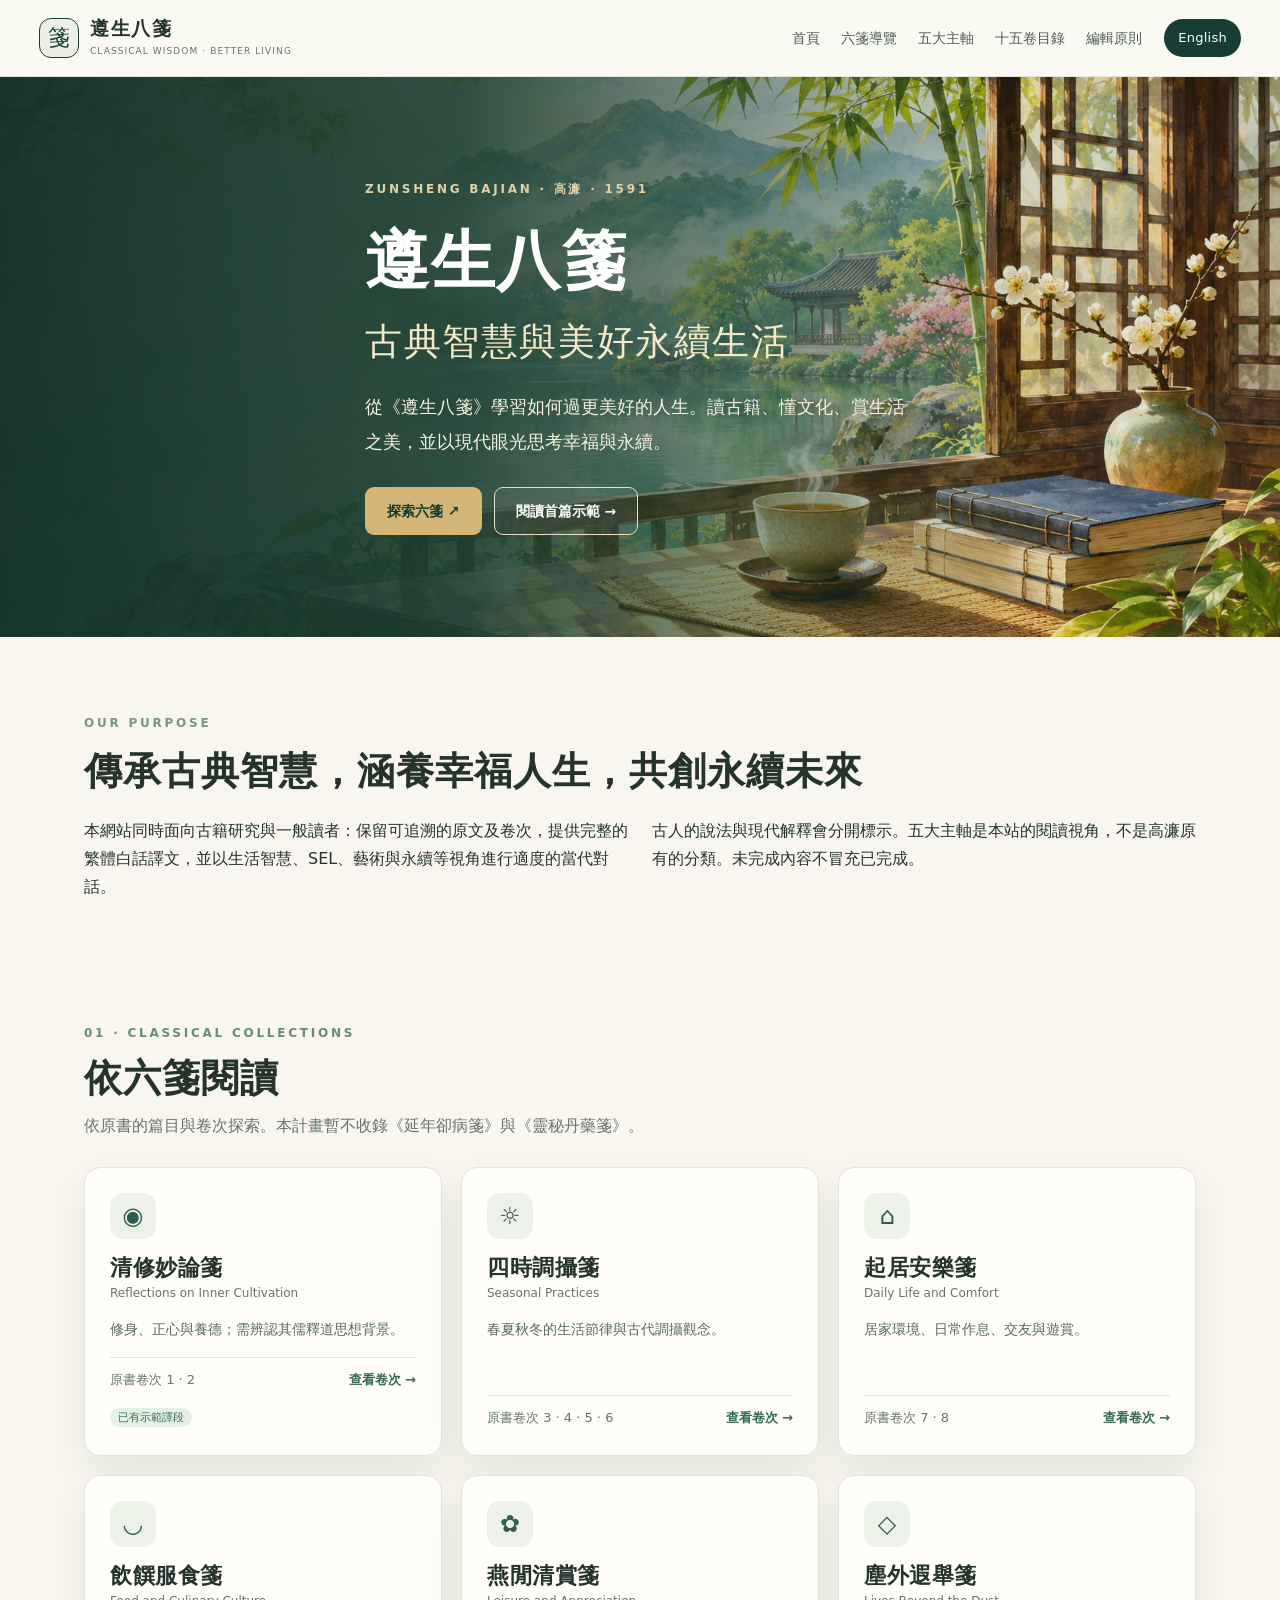
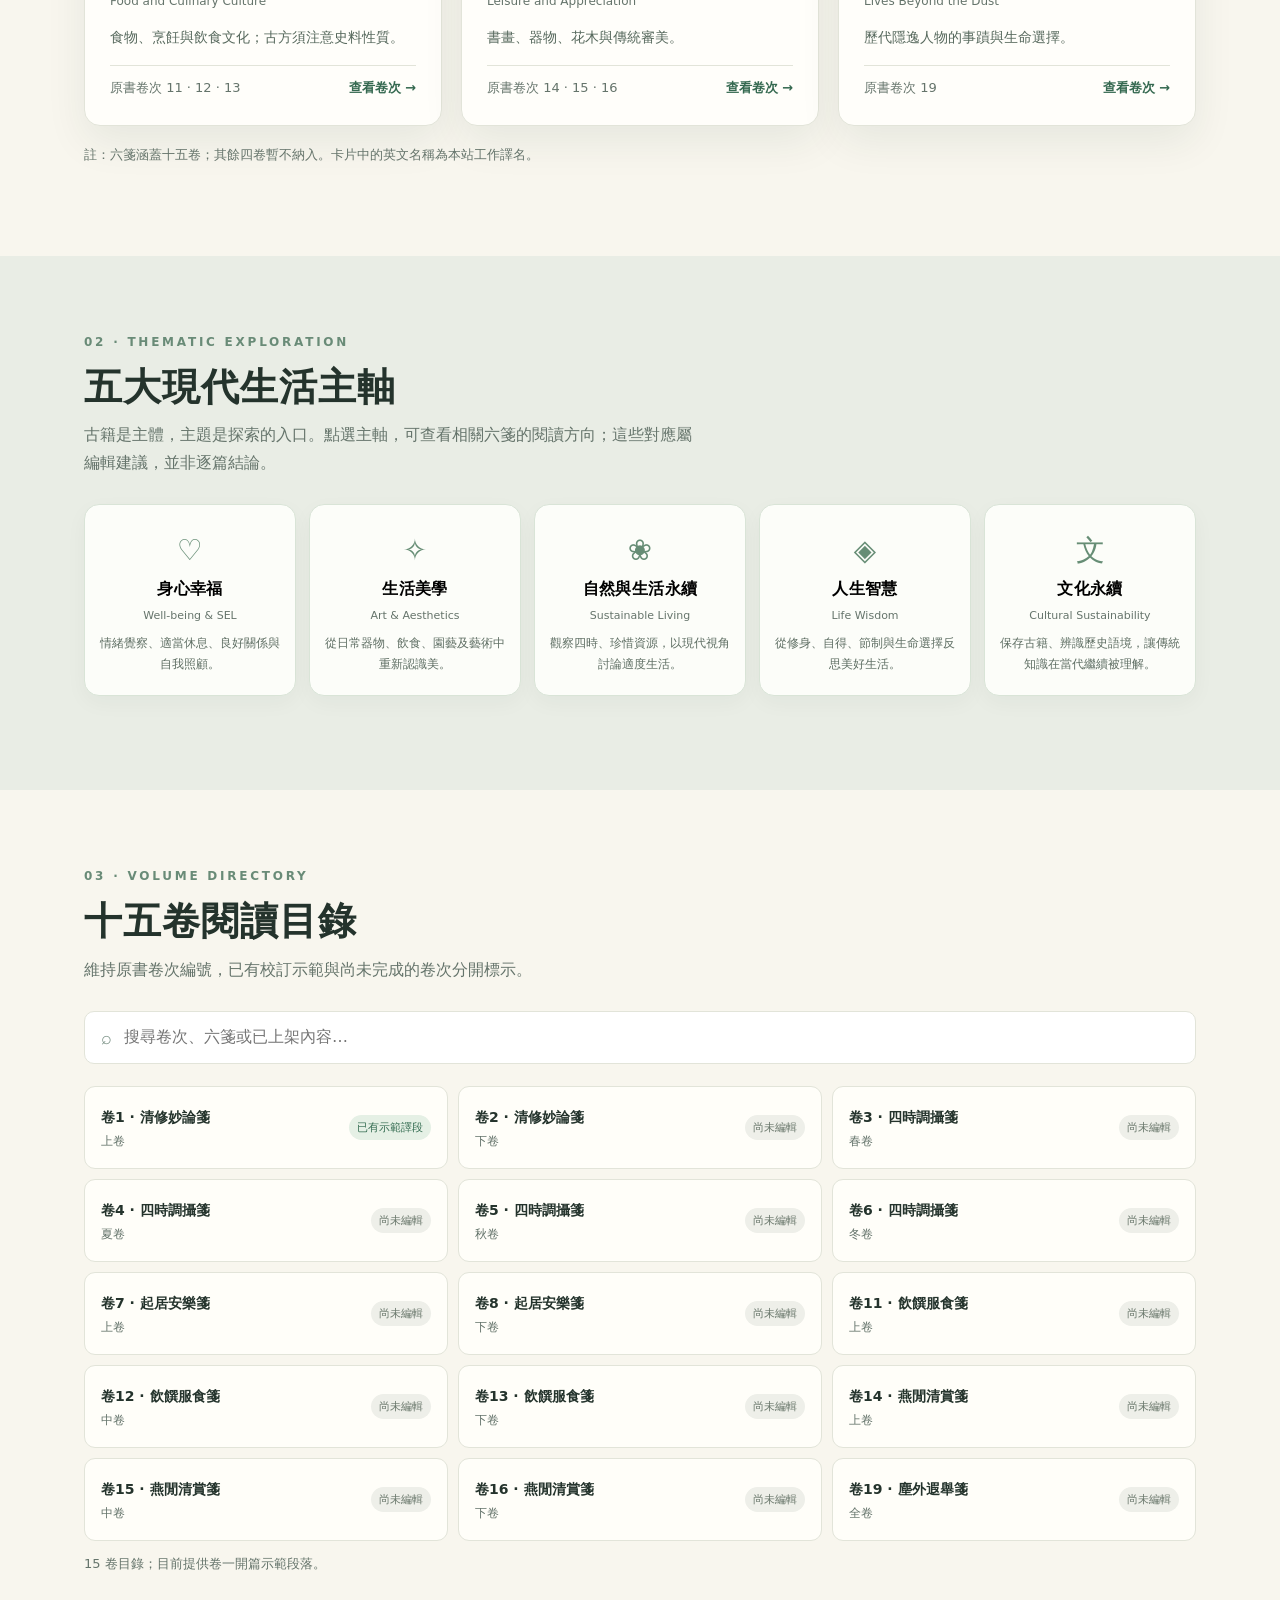
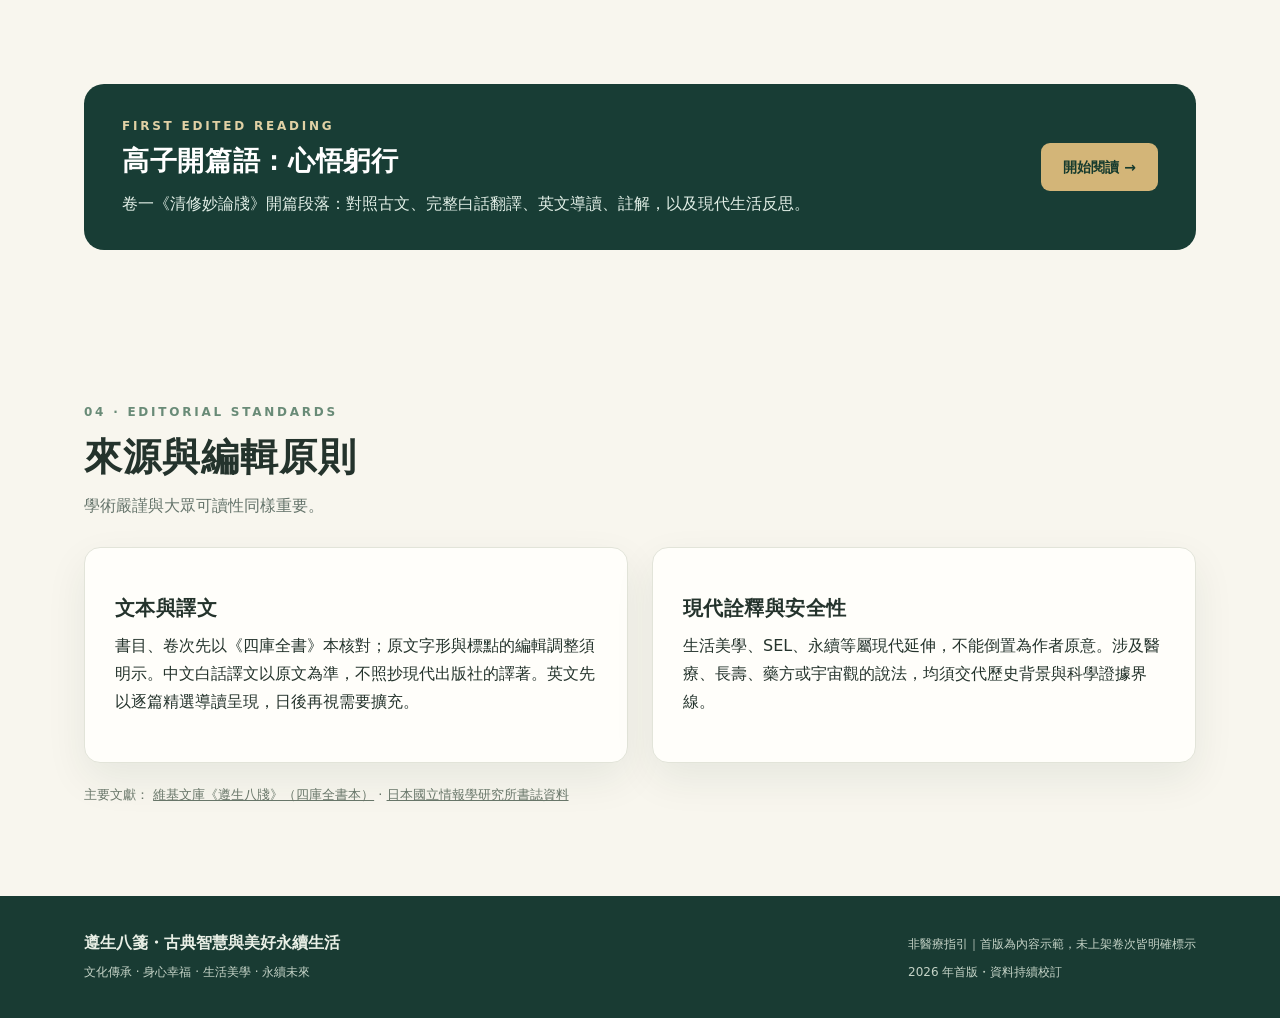
==== index.html @ c36b1ce3 "Add files via upload" ====
<!doctype html>
<html lang="zh-Hant">
<head>
<meta charset="utf-8">
<meta name="viewport" content="width=device-width,initial-scale=1">
<meta name="theme-color" content="#183d35">
<meta name="description" content="《遵生八箋》古典智慧與美好永續生活：原文、白話翻譯、英文精選導讀與現代幸福、美學及文化永續的閱讀平台。">
<title>遵生八箋｜古典智慧與美好永續生活</title>
<style>
:root{--green:#183d35;--green2:#315d50;--jade:#7e9e86;--ink:#24332c;--sub:#65746b;--paper:#f8f6ee;--cream:#f1eee2;--white:#fffefa;--gold:#c3a46a;--border:#e2e4d9;--shadow:0 16px 42px rgba(18,58,46,.075);--serif:'Noto Serif TC','Songti TC','PMingLiU',Georgia,serif;--sans:'Noto Sans TC','PingFang TC','Microsoft JhengHei',system-ui,sans-serif}
*{box-sizing:border-box}html{scroll-behavior:smooth;scroll-padding-top:95px}body{margin:0;background:var(--paper);color:var(--ink);font-family:var(--sans);line-height:1.75;font-size:16px}a{color:inherit}button,input{font:inherit}button{cursor:pointer}img{max-width:100%;display:block}p{margin:0 0 1em}h1,h2,h3{font-family:var(--serif);font-weight:600;line-height:1.42;letter-spacing:.025em}h1{font-size:clamp(2.2rem,5vw,4.35rem)}h2{font-size:clamp(1.6rem,3vw,2.4rem)}h3{font-size:1.24rem}.shell{max-width:1160px;margin:0 auto;padding:0 24px}.sr-only{position:absolute;width:1px;height:1px;overflow:hidden;clip:rect(0,0,0,0)}.site-header{position:sticky;top:0;z-index:99;background:rgba(250,249,242,.96);border-bottom:1px solid #e7e5da;backdrop-filter:blur(16px)}.header-inner{max-width:1250px;margin:auto;min-height:76px;padding:10px 24px;display:flex;align-items:center;gap:22px}.brand{display:flex;gap:11px;align-items:center;text-decoration:none;flex-shrink:0}.brand-mark{width:40px;height:40px;border:1px solid var(--green);border-radius:12px;display:grid;place-items:center;color:var(--green);font:22px var(--serif);background:#edf0e5}.brand-name{font:700 19px var(--serif);letter-spacing:.09em}.brand-sub{display:block;font-size:9px;color:var(--sub);letter-spacing:.12em;white-space:nowrap}.header-nav{display:flex;gap:21px;align-items:center;margin-left:auto}.header-nav a{font-size:14px;text-decoration:none;color:#4d6057;white-space:nowrap}.header-nav a:hover{color:#1b6e53}.lang-btn{background:var(--green);border:0;border-radius:999px;padding:8px 14px;color:#fff;font-size:13px;white-space:nowrap;letter-spacing:.02em}.mobile-menu{display:none;border:1px solid var(--border);background:white;border-radius:8px;padding:7px 10px}.hero{background:linear-gradient(90deg,rgba(18,49,41,.96) 0%,rgba(26,62,49,.9) 36%,rgba(39,77,58,.13) 82%),var(--garden) center 48%/cover;min-height:560px;color:#fff;display:flex;align-items:center}.hero-inner{padding-top:78px;padding-bottom:78px}.eyebrow{font-size:12px;letter-spacing:.23em;color:#e1d1a5;text-transform:uppercase;font-weight:700}.hero h1{max-width:650px;margin:17px 0 10px}.hero h1 .lighter{display:block;font-weight:400;font-size:.58em;color:#f4e8c5;margin-top:8px}.hero p{font-size:18px;max-width:550px;color:#f7f1de;line-height:1.9;margin:22px 0 28px}.cta-row{display:flex;gap:12px;flex-wrap:wrap}.btn{display:inline-flex;align-items:center;justify-content:center;gap:7px;text-decoration:none;border:1px solid transparent;padding:11px 21px;border-radius:9px;font-weight:700;font-size:14px;transition:.2s}.btn-primary{background:#d3b578;color:#153a2d}.btn-primary:hover{background:#edcc8b}.btn-ghost{border-color:#e7dfcb;color:#fff;background:rgba(255,255,255,.06)}.btn-ghost:hover{background:rgba(255,255,255,.15)}.btn-outline{background:#fff;color:var(--green);border:1px solid #cbd8c9}.btn-outline:hover{background:#eff4ec}.main-section{padding:76px 0}.section-head{display:flex;justify-content:space-between;gap:26px;align-items:end;margin-bottom:27px}.section-head .eyebrow{color:#698b77}.section-head h2{margin:7px 0 7px}.section-head p{color:var(--sub);max-width:610px;margin:0}.mini-note{color:var(--sub);font-size:13px}.book-grid{display:grid;grid-template-columns:repeat(3,minmax(0,1fr));gap:19px}.book-card{border:1px solid var(--border);border-radius:16px;background:var(--white);padding:25px;min-height:240px;box-shadow:var(--shadow);transition:.2s;display:flex;flex-direction:column}.book-card:hover{transform:translateY(-3px);box-shadow:0 20px 45px rgba(18,58,46,.13)}.book-icon{width:46px;height:46px;border-radius:13px;background:#edf2e8;color:var(--green2);display:grid;place-items:center;font-size:24px;margin-bottom:13px}.book-card h3{margin:0;font-size:22px}.book-en{font-size:12px;color:var(--sub);margin:2px 0 14px;line-height:1.45}.book-desc{font-size:14px;color:#57695d;margin-bottom:16px}.book-footer{margin-top:auto;display:flex;align-items:center;justify-content:space-between;border-top:1px solid var(--border);padding-top:11px;gap:9px}.small-link{color:#356950;text-decoration:none;font-weight:700;font-size:13px}.small-link:hover{text-decoration:underline}.stat-pill{font-size:12px;border-radius:999px;padding:3px 10px;background:#edf3ed;color:#42604e;white-space:nowrap}.soft-section{background:#e9ede5}.pillar-grid{display:grid;grid-template-columns:repeat(5,minmax(0,1fr));gap:13px}.pillar-card{border:1px solid #d9e4d7;background:#fcfdf9;border-radius:15px;padding:20px 15px;text-align:center;min-height:190px;box-shadow:0 7px 21px #24382b0a}.pillar-symbol{font-size:29px;color:#668d75;height:48px}.pillar-card h3{font-size:16px;margin:5px 0}.pillar-card small{font-size:11px;color:var(--sub);display:block}.pillar-card p{font-size:12px;color:#5e6e63;margin:8px 0 0}.callout{background:var(--green);color:#fff;border-radius:20px;padding:32px 38px;display:flex;gap:24px;align-items:center;justify-content:space-between}.callout h2{margin:5px 0 10px;font-size:27px}.callout p{max-width:700px;color:#e1eee6;margin:0}.callout .btn{flex-shrink:0}.volume-grid{display:grid;grid-template-columns:repeat(3,1fr);gap:10px}.volume-link{text-decoration:none;background:#fffef9;border:1px solid var(--border);border-radius:11px;padding:16px;display:flex;justify-content:space-between;align-items:center;gap:10px;min-height:82px}.volume-link:hover{border-color:#8ba99a;background:#f7fbf6}.volume-link .vol-title{font-weight:700;font-size:14px}.volume-link .vol-sub{font-size:12px;color:var(--sub)}.status{font-size:11px;white-space:nowrap;color:#68766a;background:#eeefe9;padding:3px 8px;border-radius:20px}.status.ready{color:#356d52;background:#e5f0e5}.search-bar{display:flex;align-items:center;gap:10px;background:#fff;border:1px solid var(--border);padding:10px 16px;border-radius:10px;margin:0 0 22px}.search-bar span{color:#799084;font-size:18px}.search-bar input{border:0;outline:0;flex:1;min-width:0;background:transparent}.search-notice{font-size:13px;color:var(--sub);margin:12px 0}.footer{background:#193b33;color:#e9efe6;padding:33px 0}.footer-inner{display:flex;justify-content:space-between;gap:25px;align-items:center}.footer a{color:#e9efe6}.footer small{color:#c5d3c7;font-size:12px}.page-head{position:relative;padding:54px 0 46px;background:linear-gradient(120deg,#dfe9dd,#f6f4ea);border-bottom:1px solid var(--border)}.page-head h1{font-size:clamp(2rem,4vw,3.2rem);margin:12px 0}.breadcrumb{font-size:13px;color:#53705f}.breadcrumb a{color:#427055}.page-head p{max-width:800px;color:#526c5b;font-size:17px}.page-body{padding:50px 0 90px}.content-card{border:1px solid var(--border);border-radius:16px;background:var(--white);box-shadow:var(--shadow);padding:30px;margin-bottom:21px}.content-card h2{font-size:1.5rem;margin:0 0 12px}.content-card h3{margin:16px 0 10px}.content-card .kicker{font-size:12px;letter-spacing:.12em;color:#639072;font-weight:700}.article-columns{display:grid;grid-template-columns:1fr 1fr;gap:20px}.classical{font-family:var(--serif);font-size:20px;line-height:2.2;letter-spacing:.025em;color:#314638}.modern{font-size:17px;line-height:2;white-space:normal}.article-image{border-radius:16px;overflow:hidden;aspect-ratio:16/9;object-fit:cover;width:100%;margin:16px 0}.tag-row{display:flex;gap:7px;flex-wrap:wrap;margin:10px 0 15px}.tag{border:1px solid #cdddcf;background:#ecf3e9;color:#3c6c53;font-size:12px;border-radius:99px;padding:4px 10px}.article-section-heading{font-size:1.35rem;border-left:4px solid #c4a66b;padding-left:12px}.note-list{display:grid;grid-template-columns:1fr 1fr;gap:12px}.note-item{background:#f4f6f0;border-radius:10px;padding:15px}.note-item dt{font-weight:700}.note-item dd{margin:5px 0 0;color:#5f7063;font-size:14px}.context-warning{border-left:3px solid #b28d61;background:#f8f0e1;padding:16px 20px;border-radius:0 10px 10px 0;color:#66553d;font-size:14px}.reflection-panel{background:#edf4ed;border-radius:14px;padding:25px}.reflection-panel strong{color:#245541}.reflection-panel .answer{margin-top:20px}.quote-line{font:23px/1.8 var(--serif);color:var(--green)}.source-links{display:flex;gap:10px;flex-wrap:wrap;margin-top:16px}.source-links a{font-size:13px;color:#346b50;word-break:break-all}.empty-state{text-align:center;border:1px dashed #bccfc1;background:#f4f7f0;border-radius:16px;padding:55px 25px}.empty-state h2{margin:10px 0}.empty-state p{max-width:600px;margin:0 auto 20px;color:var(--sub)}.progress-banner{background:#f0f5ed;border:1px solid #d7e3d5;border-radius:12px;padding:14px 18px;color:#466c50;font-size:14px;margin:20px 0}.publication-note{font-size:13px;color:#687669}.two-col{display:grid;grid-template-columns:1fr 1fr;gap:24px}.plain-list{padding-left:24px}.plain-list li{margin:8px 0}.page-body a{text-underline-offset:3px}.no-results{padding:20px;background:#f3f4ef;border-radius:12px;color:var(--sub)}.content-split{display:grid;grid-template-columns:2fr 1fr;gap:22px}.sidecard{align-self:start;position:sticky;top:104px}.sidecard h3{margin-top:0}.sidecard a{display:block;font-size:13px;margin:9px 0;color:#3f7255}.subtle-rule{border:0;border-top:1px solid var(--border);margin:24px 0}
@media(max-width:1000px){.header-nav{gap:12px}.book-grid{grid-template-columns:repeat(2,1fr)}.pillar-grid{grid-template-columns:repeat(3,1fr)}.volume-grid{grid-template-columns:repeat(2,1fr)}}
@media(max-width:740px){.header-inner{min-height:66px;padding:10px 17px;gap:9px}.brand-name{font-size:16px}.brand-sub{font-size:8px}.brand-mark{width:35px;height:35px}.header-nav{display:none;position:absolute;top:66px;left:0;right:0;background:#faf9f3;padding:15px 24px 23px;border-bottom:1px solid var(--border);flex-direction:column;align-items:flex-start;gap:12px;box-shadow:var(--shadow)}.header-nav.open{display:flex}.mobile-menu{display:inline-block;margin-left:auto}.lang-btn{padding:7px 10px;font-size:12px}.hero{min-height:530px;background:linear-gradient(90deg,rgba(19,53,43,.95),rgba(23,62,46,.74) 63%,rgba(23,62,46,.37)),var(--garden) center/cover}.hero p{font-size:16px}.hero-inner{padding-top:58px;padding-bottom:62px}.shell{padding-left:18px;padding-right:18px}.main-section{padding:52px 0}.section-head{display:block}.book-grid,.volume-grid,.article-columns,.note-list,.two-col,.content-split{grid-template-columns:1fr}.pillar-grid{grid-template-columns:repeat(2,1fr)}.callout{display:block;padding:24px}.callout .btn{margin-top:20px}.footer-inner{display:block}.footer-inner>div+div{margin-top:12px}.content-card{padding:21px}.classical{font-size:18px;line-height:2}.sidecard{position:static}.page-head{padding:36px 0}.page-body{padding:30px 0 60px}}
@media(prefers-reduced-motion:reduce){*{scroll-behavior:auto!important;transition:none!important}}

</style>
</head>
<body data-page="home">
<header id="site-header" class="site-header"></header>
<div id="app"></div>
<footer id="site-footer" class="footer"></footer>
<script>
const gardenImage="[data-uri]";
document.documentElement.style.setProperty("--garden",`url("${gardenImage}")`);
/*
 * 《遵生八箋》數位閱讀網站資料表（示範版 1.0）
 * 章卷資訊據《欽定四庫全書》本《遵生八牋》卷目核對。
 * articles 只收錄已有出處的編輯內容；未完成不可自行填入虛構原文。
 * 先填 article，再於相應 volume.articles 加入 article.id。
 */
window.ZB = {
  source: 'https://zh.wikisource.org/zh-hant/遵生八牋_(四庫全書本)/全覽',
  catalogSource: 'https://ge.nii.ac.jp/ncid/BB27192195',
  pillars: [
    {id:'wellbeing',icon:'♡',zh:'身心幸福',en:'Well-being & SEL',descZh:'情緒覺察、適當休息、良好關係與自我照顧。',descEn:'Self-awareness, rest, relationships and social-emotional learning.',books:['qingxiu','qiju']},
    {id:'aesthetics',icon:'✧',zh:'生活美學',en:'Art & Aesthetics',descZh:'從日常器物、飲食、園藝及藝術中重新認識美。',descEn:'Appreciating art, food, everyday objects and the beauty of ordinary life.',books:['yanyan','yinzuan','qiju']},
    {id:'nature',icon:'❀',zh:'自然與生活永續',en:'Sustainable Living',descZh:'觀察四時、珍惜資源，以現代視角討論適度生活。',descEn:'Seasonal awareness, thoughtful consumption and sustainable daily choices.',books:['sishi','yinzuan']},
    {id:'wisdom',icon:'◈',zh:'人生智慧',en:'Life Wisdom',descZh:'從修身、自得、節制與生命選擇反思美好生活。',descEn:'Reflecting on character, contentment, moderation and life choices.',books:['qingxiu','chenwai']},
    {id:'culture',icon:'文',zh:'文化永續',en:'Cultural Sustainability',descZh:'保存古籍、辨識歷史語境，讓傳統知識在當代繼續被理解。',descEn:'Preserving texts and contexts while supporting living cultural understanding.',books:['yanyan','chenwai','yinzuan']}
  ],
  books: [
    {id:'qingxiu',zh:'清修妙論箋',en:'Reflections on Inner Cultivation',descZh:'修身、正心與養德；需辨認其儒釋道思想背景。',descEn:'Character, inner cultivation and historical philosophical traditions.',icon:'◉',volumes:[1,2]},
    {id:'sishi',zh:'四時調攝箋',en:'Seasonal Practices',descZh:'春夏秋冬的生活節律與古代調攝觀念。',descEn:'Seasonal rhythms and historical approaches to daily life.',icon:'☼',volumes:[3,4,5,6]},
    {id:'qiju',zh:'起居安樂箋',en:'Daily Life and Comfort',descZh:'居家環境、日常作息、交友與遊賞。',descEn:'Home, routine, hospitality and leisure.',icon:'⌂',volumes:[7,8]},
    {id:'yinzuan',zh:'飲饌服食箋',en:'Food and Culinary Culture',descZh:'食物、烹飪與飲食文化；古方須注意史料性質。',descEn:'Food, recipes and historical culinary knowledge.',icon:'◡',volumes:[11,12,13]},
    {id:'yanyan',zh:'燕閒清賞箋',en:'Leisure and Appreciation',descZh:'書畫、器物、花木與傳統審美。',descEn:'Painting, objects, gardening and aesthetic appreciation.',icon:'✿',volumes:[14,15,16]},
    {id:'chenwai',zh:'塵外遐舉箋',en:'Lives Beyond the Dust',descZh:'歷代隱逸人物的事蹟與生命選擇。',descEn:'Historical accounts of reclusive figures and their life choices.',icon:'◇',volumes:[19]}
  ],
  volumes: [
    {num:1,book:'qingxiu',labelZh:'上卷',labelEn:'Upper volume',articles:['qingxiu-opening']},
    {num:2,book:'qingxiu',labelZh:'下卷',labelEn:'Lower volume',articles:[]},
    {num:3,book:'sishi',labelZh:'春卷',labelEn:'Spring',articles:[]},
    {num:4,book:'sishi',labelZh:'夏卷',labelEn:'Summer',articles:[]},
    {num:5,book:'sishi',labelZh:'秋卷',labelEn:'Autumn',articles:[]},
    {num:6,book:'sishi',labelZh:'冬卷',labelEn:'Winter',articles:[]},
    {num:7,book:'qiju',labelZh:'上卷',labelEn:'Upper volume',articles:[]},
    {num:8,book:'qiju',labelZh:'下卷',labelEn:'Lower volume',articles:[]},
    {num:11,book:'yinzuan',labelZh:'上卷',labelEn:'Upper volume',articles:[]},
    {num:12,book:'yinzuan',labelZh:'中卷',labelEn:'Middle volume',articles:[]},
    {num:13,book:'yinzuan',labelZh:'下卷',labelEn:'Lower volume',articles:[]},
    {num:14,book:'yanyan',labelZh:'上卷',labelEn:'Upper volume',articles:[]},
    {num:15,book:'yanyan',labelZh:'中卷',labelEn:'Middle volume',articles:[]},
    {num:16,book:'yanyan',labelZh:'下卷',labelEn:'Lower volume',articles:[]},
    {num:19,book:'chenwai',labelZh:'全卷',labelEn:'Single volume',articles:[]}
  ],
  articles: [{
    id:'qingxiu-opening',volume:1,book:'qingxiu',
    titleZh:'高子開篇語：修身與養生',titleEn:'Gao Lian’s Opening Reflections on Cultivation',
    originalTitle:'清修妙論牋上・卷首「髙子曰」段',
    titleNoteZh:'「高子開篇語」為本站編輯所加導讀標題，並非原書篇名。此頁完整翻譯該開篇段落，不代表卷一全文已完成。',
    titleNoteEn:'The reading title is editorial, not an original chapter heading. This page translates only the opening passage, not all of Volume I.',
    leadZh:'養生不只是病後求方，也關乎平日修身、正心與實際行動。',
    leadEn:'Caring for life begins with everyday conduct, not only when illness appears.',
    pillars:['wisdom','wellbeing'],
    original: [
      '髙子曰：「攝生尚玄，非崇異也。三教法門，總是教人修身、正心、立身、行己，無所欠缺。為聖為賢，成仙成佛，皆由一念做去。吾人稟二五之精，成四大之體。富貴者，昧養生之理，不問衛生有方；貧窮者，急養身之䇿，何知保身有道？指神仙之術為虛誣，視禪林之説為怪誕也。六慾七情，哀樂銷爍，日就形枯髪槁。疾痛病苦，始索草根樹皮，以活精神命脈。悲哉，愚亦甚矣！保養之道，可以長年，載之簡編，厯歴可指。即《易》有《頤卦》，《書》有《無逸》，黃帝有《內經》，《論語》有《鄉黨》。君子心悟躬行，則養徳養生，兼得之矣。豈皆外道荒唐説也？余閲典籍，隨筆條記，成編曰《清修妙論》。」'
    ],
    translation: [
      '高濂說：「談到養護生命而重視深奧的道理，並不是為了崇尚奇異。儒、佛、道三教的教導，總的來說都是希望人能修養自身、端正內心、立身處世，並把自己的行為做好。無論追求成為聖賢，還是追求仙佛的境界，在作者看來，都要從一念之間開始實行。',
      '人依照傳統的陰陽五行觀念承受天地之氣，身體又被理解為由「四大」構成。富貴的人可能不明白養生的道理，不去探究照顧自身的方法；貧困的人即使急於保養身體，也未必知道應遵循什麼途徑。有些人把求仙之術一概視為虛妄，也把佛教禪門的說法看作荒誕。',
      '各種欲望與情緒，以及悲喜哀樂，會使人逐漸感到耗損，形體日漸衰弱、頭髮枯槁。等到受到疾病與疼痛困擾時，才開始尋找草藥，希望恢復精神與生命力。這實在令人感嘆，也是作者所認為的愚昧之處。',
      '作者認為，保養身心的道理已經記錄在許多古書中，而且相信這些方法有助於延年。《易經》有〈頤卦〉，《尚書》有〈無逸〉，《黃帝內經》以及《論語》的〈鄉黨〉篇，也各有可供參考的論述。',
      '君子如果能在心中領會道理，並親身實踐，便可能同時兼顧德行的修養與生命的照顧；這些古代思想不宜全部草率地視為荒誕之說。因此，我閱讀典籍時隨手記錄各種條目，彙編成這部《清修妙論》。」'
    ],
    notes: [
      {term:'三教',definitionZh:'此處指儒、釋（佛）、道三種思想傳統；作者將它們放在修身與養生的脈絡討論。',definitionEn:'The three traditions refer to Confucianism, Buddhism and Daoism.'},
      {term:'二五、四大',definitionZh:'「二五」通常涉及陰陽與五行的傳統宇宙觀；「四大」常見於佛教地、水、火、風的身體觀。這些屬歷史思想語境，並非現代自然科學的身體構成說。',definitionEn:'Historical cosmological and Buddhist concepts, not modern scientific descriptions of the body.'},
      {term:'心悟躬行',definitionZh:'不只理解道理，也要親身實踐；是本文可直接支持的生活反思重點。',definitionEn:'To understand a principle inwardly and put it into practice.'},
      {term:'原文整理',definitionZh:'原文據《欽定四庫全書》本卷一開篇核對，本站補加標點與引號，保留主要古字形；分段與標點屬編輯處理。',definitionEn:'The classical passage is checked against the Siku Quanshu text; punctuation is editorial.'}
    ],
    summaryZh:'理解養護生命的理念固然重要，但高濂更強調「心悟躬行」——將自我修養與日常行動結合。',
    summaryEn:'In the opening passage of the first volume, Gao Lian links care for life with character and everyday conduct. He draws on Confucian, Buddhist and Daoist traditions and stresses not merely knowing principles but living by them. His ideas can prompt reflection on intentional habits and self-cultivation. At the same time, the passage includes historical cosmology, traditional healing assumptions and longevity claims. These should be read as part of Ming-era intellectual history, not as established medical facts.',
    reflectionQZh:'忙碌的生活中，如何把「心悟躬行」變成一件真正做得到的事？',
    reflectionQEn:'How might you turn a principle you value into one small, realistic everyday action?',
    reflectionAZh:'可以先選一件自己認同、也有能力落實的事，例如固定留出休息時間，或每天簡短回顧自己的言行。重點不是追求完美，而是把理解化為穩定的行動。這是本站的現代延伸，並非原文直接列出的具體方法。',
    reflectionAEn:'Choose one modest action aligned with a value you hold—such as scheduling rest or briefly reflecting on the day. This is a modern editorial suggestion, not a practice prescribed in the passage.',
    practiceZh:'今日實踐：寫下一個你重視的生活原則，並為明天安排一個五分鐘內可以完成的小行動。',
    practiceEn:'Try today: write down one principle you value and schedule one five-minute action for tomorrow.',
    cautionZh:'史料提醒：文中的長壽、宇宙觀與草藥等說法屬古代觀念；本網站不提供醫療或延壽效果保證。',
    cautionEn:'Historical context: longevity and healing claims in the passage are not medical advice or evidence of effectiveness.',
    sourceUrl:'https://zh.wikisource.org/zh-hant/遵生八牋_(四庫全書本)/全覽'
  }]
};

(()=>{
'use strict';
const D=window.ZB;
const route=new URLSearchParams(window.location.search);
const page=route.has('article')?'article':route.has('volume')?'volume':'home';
const root='';
const volNo=Number(route.get('volume')||0);
const articleId=route.get('article')||'qingxiu-opening';
let lang;
try{lang=localStorage.getItem('zb-lang')==='en'?'en':'zh';}catch(e){lang='zh';}
const tr=(zh,en)=>lang==='zh'?zh:en;
const el=(id)=>document.getElementById(id);
const safe=(s)=>String(s??'').replace(/[&<>"']/g,c=>({'&':'&amp;','<':'&lt;','>':'&gt;','"':'&quot;',"'":'&#39;'}[c]));
const book=(id)=>D.books.find(b=>b.id===id);
const vol=(n)=>D.volumes.find(v=>v.num===n);
const article=(id)=>D.articles.find(a=>a.id===id);
const urlVol=(v)=>`index.html?volume=${String(v.num).padStart(2,'0')}`;
const urlArticle=(a)=>`index.html?article=${encodeURIComponent(a.id)}`;
const txt=(item)=>tr(item.zh,item.en);
const excerptStatus=(v)=>v.articles.length?tr('已有示範譯段','Sample passage'):tr('尚未編輯','Not yet edited');
const status=(v)=>`<span class="status ${v.articles.length?'ready':''}">${excerptStatus(v)}</span>`;
const label=(v)=>tr(v.labelZh,v.labelEn);
function header(){
 el('site-header').innerHTML=`<div class="header-inner"><a class="brand" href="${root}index.html"><span class="brand-mark">箋</span><span><span class="brand-name">${tr('遵生八箋','Zunsheng Bajian')}</span><small class="brand-sub">CLASSICAL WISDOM · BETTER LIVING</small></span></a><button id="menu-button" class="mobile-menu" type="button" aria-controls="site-nav" aria-expanded="false">☰ <span class="sr-only">Menu</span></button><nav class="header-nav" id="site-nav" aria-label="Main navigation"><a href="${root}index.html">${tr('首頁','Home')}</a><a href="${root}index.html#library">${tr('六箋導覽','Six collections')}</a><a href="${root}index.html#themes">${tr('五大主軸','Five themes')}</a><a href="${root}index.html#volumes">${tr('十五卷目錄','Fifteen volumes')}</a><a href="${root}index.html#editorial">${tr('編輯原則','Editorial principles')}</a></nav><button id="lang-button" class="lang-btn" type="button" aria-label="Switch website language">${lang==='zh'?'English':'繁體中文'}</button></div>`;
 el('lang-button').addEventListener('click',()=>{lang=lang==='zh'?'en':'zh';try{localStorage.setItem('zb-lang',lang);}catch(e){}render();});
 el('menu-button').addEventListener('click',()=>{const n=el('site-nav'),open=n.classList.toggle('open');el('menu-button').setAttribute('aria-expanded',String(open));});
 document.documentElement.lang=lang==='zh'?'zh-Hant':'en';
}
function footer(){el('site-footer').innerHTML=`<div class="footer-inner shell"><div><strong>${tr('遵生八箋・古典智慧與美好永續生活','Zunsheng Bajian · Classical Wisdom for Better Living')}</strong><div><small>${tr('文化傳承 · 身心幸福 · 生活美學 · 永續未來','Cultural heritage · Well-being · Aesthetics · Sustainability')}</small></div></div><div><small>${tr('非醫療指引｜首版為內容示範，未上架卷次皆明確標示','Not medical advice · Unedited volumes are clearly identified')}<br>${tr('2026 年首版・資料持續校訂','Initial edition 2026 · Texts subject to ongoing review')}</small></div></div>`;}
function linkBook(b){return urlVol(vol(b.volumes[0]));}
function bookCard(b){let nums=b.volumes.map(n=>vol(n));const ready=nums.some(v=>v.articles.length);return `<article class="book-card"><span class="book-icon" aria-hidden="true">${b.icon}</span><h3>${safe(tr(b.zh,b.en))}</h3><div class="book-en">${safe(lang==='zh'?b.en:b.zh)}</div><p class="book-desc">${safe(tr(b.descZh,b.descEn))}</p><div class="book-footer"><span class="mini-note">${tr('原書卷次','Original volumes')} ${b.volumes.join(' · ')}</span><a class="small-link" href="${linkBook(b)}">${tr('查看卷次','View volumes')} →</a></div>${ready?`<div style="margin-top:10px">${status(nums.find(v=>v.articles.length))}</div>`:''}</article>`;}
function volCard(v){const b=book(v.book);return `<a href="${urlVol(v)}" class="volume-link"><span><span class="vol-title">${tr('卷','Vol. ')}${v.num}${lang==='zh'?' · ': ' · '}${safe(tr(b.zh,b.en))}</span><span class="vol-sub" style="display:block">${safe(label(v))}</span></span>${status(v)}</a>`;}
function bookVolumeNav(b){return `<div class="volume-grid">${b.volumes.map(n=>volCard(vol(n))).join('')}</div>`;}
function heading(k,zh,en,descZh,descEn){return `<div class="section-head"><div><div class="eyebrow">${k}</div><h2>${tr(zh,en)}</h2><p>${tr(descZh,descEn)}</p></div></div>`;}
function renderHome(){const pillars=D.pillars.map(p=>`<button type="button" class="pillar-card" data-theme="${p.id}" aria-label="${safe(tr(p.zh,p.en))}"><div class="pillar-symbol" aria-hidden="true">${p.icon}</div><h3>${safe(tr(p.zh,p.en))}</h3><small>${safe(lang==='zh'?p.en:p.zh)}</small><p>${safe(tr(p.descZh,p.descEn))}</p></button>`).join('');
el('app').innerHTML=`
<section class="hero"><div class="shell hero-inner"><div class="eyebrow">ZUNSHENG BAJIAN · 高濂 · 1591</div><h1>${tr('遵生八箋','Zunsheng Bajian')}<span class="lighter">${tr('古典智慧與美好永續生活','Classical Wisdom for Better Living')}</span></h1><p>${tr('從《遵生八箋》學習如何過更美好的人生。讀古籍、懂文化、賞生活之美，並以現代眼光思考幸福與永續。','Discover classical Chinese perspectives on how to live more thoughtfully—through original texts, modern Chinese interpretation, and concise English guides.')}</p><div class="cta-row"><a class="btn btn-primary" href="#library">${tr('探索六箋','Explore the collections')} ↗</a><a class="btn btn-ghost" href="${urlArticle(D.articles[0])}">${tr('閱讀首篇示範','Read the first sample')} →</a></div></div></section>
<section class="main-section" id="about"><div class="shell"><div class="eyebrow" style="color:#779783">OUR PURPOSE</div><h2 style="margin:10px 0 18px">${tr('傳承古典智慧，涵養幸福人生，共創永續未來','Preserving Wisdom. Enriching Lives. Inspiring a Sustainable Future.')}</h2><div class="two-col"><p>${tr('本網站同時面向古籍研究與一般讀者：保留可追溯的原文及卷次，提供完整的繁體白話譯文，並以生活智慧、SEL、藝術與永續等視角進行適度的當代對話。','This project serves researchers and everyday readers alike. It preserves traceable classical sources, offers full modern-Chinese translations of edited passages, and explores present-day relevance through well-being, SEL, aesthetics and sustainability.')}</p><p>${tr('古人的說法與現代解釋會分開標示。五大主軸是本站的閱讀視角，不是高濂原有的分類。未完成內容不冒充已完成。','Historical claims and modern reflections are labelled separately. The five themes are our editorial lens, not Gao Lian’s original taxonomy. Unfinished content is not presented as complete.')}</p></div></div></section>
<section class="main-section" style="padding-top:30px" id="library"><div class="shell">${heading('01 · CLASSICAL COLLECTIONS','依六箋閱讀','Explore the Six Collections','依原書的篇目與卷次探索。本計畫暫不收錄《延年卻病箋》與《靈秘丹藥箋》。','Browse by the original collection and volume structure. Two primarily medical/alchemical collections are excluded from this edition.')}<div class="book-grid">${D.books.map(bookCard).join('')}</div><p class="mini-note" style="margin-top:18px">${tr('註：六箋涵蓋十五卷；其餘四卷暫不納入。卡片中的英文名稱為本站工作譯名。','Note: these six collections span 15 volumes. English collection names are provisional editorial translations.')}</p></div></section>
<section class="main-section soft-section" id="themes"><div class="shell">${heading('02 · THEMATIC EXPLORATION','五大現代生活主軸','Five Lenses on Modern Life','古籍是主體，主題是探索的入口。點選主軸，可查看相關六箋的閱讀方向；這些對應屬編輯建議，並非逐篇結論。','Classical texts come first; themes are discovery paths. Select a theme for suggested collections, not assertions about each passage.')}<div class="pillar-grid">${pillars}</div><div id="theme-detail" aria-live="polite" style="margin-top:18px"></div></div></section>
<section class="main-section" id="volumes"><div class="shell">${heading('03 · VOLUME DIRECTORY','十五卷閱讀目錄','Fifteen-Volume Directory','維持原書卷次編號，已有校訂示範與尚未完成的卷次分開標示。','Original volume numbers are preserved; sample content and unpublished material are clearly distinguished.')}<label for="vol-search" class="sr-only">${tr('搜尋卷次','Search volumes')}</label><div class="search-bar"><span aria-hidden="true">⌕</span><input id="vol-search" autocomplete="off" placeholder="${tr('搜尋卷次、六箋或已上架內容…','Search volumes, collections, or available content…')}"></div><div id="volume-list" class="volume-grid">${D.volumes.map(volCard).join('')}</div><div class="search-notice" id="search-notice">${tr('15 卷目錄；目前提供卷一開篇示範段落。','15 volumes listed; the opening passage of Volume I is currently available.')}</div></div></section>
<section class="main-section" style="padding-top:20px"><div class="shell"><div class="callout"><div><div class="eyebrow">FIRST EDITED READING</div><h2>${tr('高子開篇語：心悟躬行','Gao Lian: Understanding and Practicing')}</h2><p>${tr('卷一《清修妙論牋》開篇段落：對照古文、完整白話翻譯、英文導讀、註解，以及現代生活反思。','Volume I opening passage with classical text, complete modern-Chinese rendering, English overview, notes and an open-ended reflection.')}</p></div><a href="${urlArticle(D.articles[0])}" class="btn btn-primary">${tr('開始閱讀','Start reading')} →</a></div></div></section>
<section class="main-section" id="editorial"><div class="shell">${heading('04 · EDITORIAL STANDARDS','來源與編輯原則','Sources and Editorial Principles','學術嚴謹與大眾可讀性同樣重要。','Academic traceability and accessibility matter equally.')}<div class="two-col"><div class="content-card"><h3>${tr('文本與譯文','Text & Translation')}</h3><p>${tr('書目、卷次先以《四庫全書》本核對；原文字形與標點的編輯調整須明示。中文白話譯文以原文為準，不照抄現代出版社的譯著。英文先以逐篇精選導讀呈現，日後再視需要擴充。','Cataloguing uses the Siku Quanshu recension as a reference. Editorial punctuation is declared. Modern-Chinese translations are based on the source text; English provides selected guides rather than falsely claiming a full translation.')}</p></div><div class="content-card"><h3>${tr('現代詮釋與安全性','Interpretation & Context')}</h3><p>${tr('生活美學、SEL、永續等屬現代延伸，不能倒置為作者原意。涉及醫療、長壽、藥方或宇宙觀的說法，均須交代歷史背景與科學證據界線。','Themes such as SEL and sustainability are modern readings, not claims of original authorial intent. Medical, longevity and cosmological claims require historical context and must not be treated as proven science.')}</p></div></div><p class="publication-note">${tr('主要文獻：','Primary reference:')} <a href="${D.source}" target="_blank" rel="noopener noreferrer">${tr('維基文庫《遵生八牋》（四庫全書本）','Wikisource: Zunsheng Bajian (Siku Quanshu)')}</a> · <a href="${D.catalogSource}" target="_blank" rel="noopener noreferrer">${tr('日本國立情報學研究所書誌資料','CiNii Books bibliographic record')}</a></p></div></section>`;
 for(const b of document.querySelectorAll('[data-theme]')) b.addEventListener('click',()=>showTheme(b.dataset.theme));
 const search=el('vol-search'); search.addEventListener('input',()=>{const q=search.value.trim().toLowerCase(); const filtered=D.volumes.filter(v=>{const b=book(v.book);const arts=v.articles.map(article);const blob=[v.num,b.zh,b.en,v.labelZh,v.labelEn,...arts.flatMap(a=>[a.titleZh,a.titleEn,a.leadZh,a.summaryZh,a.original.join(''),a.translation.join('')])].join(' ').toLowerCase();return blob.includes(q)});el('volume-list').innerHTML=filtered.length?filtered.map(volCard).join(''):`<div class="no-results">${tr('查無符合項目（目前僅索引已上架的文字）。','No matches. Only published texts are indexed.')}</div>`;el('search-notice').textContent=tr(`顯示 ${filtered.length} / 15 卷`,`${filtered.length} / 15 volumes shown`);});
}
function showTheme(id){const p=D.pillars.find(p=>p.id===id);if(!p)return;el('theme-detail').innerHTML=`<div class="content-card" style="margin:0"><div class="kicker">${tr('主題探索建議','Suggested reading paths')}</div><h3 style="margin:4px 0 12px">${safe(tr(p.zh,p.en))}</h3><p>${safe(tr(p.descZh,p.descEn))}</p><div class="tag-row">${p.books.map(id=>{let b=book(id);return `<a class="tag" style="text-decoration:none" href="${linkBook(b)}">${safe(tr(b.zh,b.en))} ↗</a>`}).join('')}</div><div class="mini-note">${tr('這是策展對應，不表示相關卷內的每一篇都屬此主題。','These are editorial associations, not classifications of every passage.')}</div></div>`;}
function renderVolume(){const v=vol(volNo);if(!v){el('app').innerHTML='<div class="shell page-body">Volume not found.</div>';return;}const b=book(v.book);const articles=v.articles.map(article).filter(Boolean);
el('app').innerHTML=`<section class="page-head"><div class="shell"><div class="breadcrumb"><a href="${root}index.html">${tr('首頁','Home')}</a> / <a href="${root}index.html#library">${tr('六箋','Collections')}</a> / ${tr('卷','Vol. ')} ${v.num}</div><h1>${safe(tr(b.zh,b.en))} · ${safe(label(v))}</h1><p>${safe(tr(b.descZh,b.descEn))}</p><div class="tag-row"><span class="tag">${tr('原書卷','Original vol.')} ${v.num}</span><span class="tag">${tr('六箋十五卷計畫','Six collections · 15-volume project')}</span></div></div></section><div class="shell page-body"><div class="progress-banner">${articles.length?tr('本卷已有一段完整對照的示範譯文，卷內其他內容仍在編輯中。','One complete passage is available as a sample; the rest of this volume has not been edited.'):tr('本卷卷名與卷次已核對，但尚未發布經校對的篇章原文與白話翻譯。','This volume’s place in the catalog is checked; no fully edited passage has been published here yet.')}</div>${articles.length?`<div class="book-grid" style="grid-template-columns:repeat(auto-fit,minmax(270px,1fr))">${articles.map(a=>`<article class="book-card"><div class="eyebrow" style="color:#5d8d72">${tr('已上架示範段落','Edited sample passage')}</div><h3>${safe(tr(a.titleZh,a.titleEn))}</h3><p class="book-desc" style="margin-top:10px">${safe(tr(a.leadZh,a.leadEn))}</p><p class="mini-note">${safe(tr(a.titleNoteZh,a.titleNoteEn))}</p><div class="book-footer"><a href="${urlArticle(a)}" class="small-link">${tr('閱讀原文與譯文','Read original & translation')} →</a></div></article>`).join('')}</div>`:`<div class="empty-state"><div style="font:42px var(--serif);color:#8dab95">卷</div><h2>${tr('內容尚在校訂','Content not yet published')}</h2><p>${tr('為避免錯誤，我們不以摘要代替尚未校對的古文，也不預填未確認的篇目。您可以先查閱對應原典。','To protect accuracy, this page does not invent passages, translations or unverified chapter titles. You can consult the source text for now.')}</p><a href="${D.source}" class="btn btn-outline" target="_blank" rel="noopener noreferrer">${tr('查閱原文出處','Consult original source')} ↗</a></div>`}<hr class="subtle-rule"><h2>${tr('同箋其他卷次','Other Volumes in this Collection')}</h2>${bookVolumeNav(b)}<div class="source-links"><a href="${D.source}" target="_blank" rel="noopener noreferrer">${tr('版本與卷目出處：四庫全書本','Source: Siku Quanshu text')} ↗</a></div><p class="publication-note">${tr('卷名已核對，細部篇目將逐篇補充；未公開內容不代表古書缺頁。','Volume headings are verified. Unpublished sections reflect our editorial progress, not missing material in the original book.')}</p></div>`;
}
function renderArticle(){const a=article(articleId);if(!a){el('app').innerHTML='<div class="shell page-body">Article not found.</div>';return;}const b=book(a.book),v=vol(a.volume);
const noteItem=(n)=>`<div class="note-item"><dt>${safe(n.term)}</dt><dd>${safe(tr(n.definitionZh,n.definitionEn))}</dd></div>`;
el('app').innerHTML=`<section class="page-head"><div class="shell"><div class="breadcrumb"><a href="${root}index.html">${tr('首頁','Home')}</a> / <a href="${urlVol(v)}">${safe(tr(b.zh,b.en))} · ${tr('卷','Vol.')} ${v.num}</a> / ${tr('開篇段落','Opening passage')}</div><div class="eyebrow" style="color:#60806c;margin-top:15px">${tr('原文對照・編輯示範','EDITED BILINGUAL READING SAMPLE')}</div><h1>${safe(tr(a.titleZh,a.titleEn))}</h1><p>${safe(tr(a.leadZh,a.leadEn))}</p><div class="tag-row">${a.pillars.map(id=>{let p=D.pillars.find(i=>i.id===id);return `<span class="tag">${safe(tr(p.zh,p.en))}</span>`}).join('')}<span class="tag">${tr('原書卷一','Original Vol. I')}</span></div></div></section>
<div class="shell page-body"><div class="content-split"><main><img src="${gardenImage}" class="article-image" alt="${tr('竹影、書房與遠山湖水的彩色意境圖，無人物與文字','Illustrated lakeside study, bamboo and mountains with no people or text')}"><p class="publication-note">${safe(tr(a.titleNoteZh,a.titleNoteEn))}</p><div class="content-card" id="original"><div class="kicker">01 · CLASSICAL TEXT</div><h2>${tr('古籍原文','Classical Chinese Text')}</h2><p class="mini-note">${safe(a.originalTitle)} · ${tr('據四庫全書本整理標點','Punctuation supplied by editor')}</p><div class="classical">${a.original.map(x=>`<p>${safe(x)}</p>`).join('')}</div></div>
<div class="content-card" id="translation"><div class="kicker">02 · MODERN CHINESE</div><h2>${tr('完整白話翻譯（本段）','Full Modern-Chinese Translation (This Passage)')}</h2>${a.translation.map(x=>`<p class="modern">${safe(x)}</p>`).join('')}<div class="context-warning">${tr('「完整」只指此處選定的開篇段落；不是《清修妙論箋》全卷翻譯。','“Full” means the opening passage shown above, not the complete volume.')}</div></div>
<div class="content-card" id="english"><div class="kicker">03 · ENGLISH HIGHLIGHTS</div><h2>English Highlights</h2><p>${safe(a.summaryEn)}</p><p class="publication-note">${tr('英文為精選導讀，非原文逐句英譯。','English is a concise editorial introduction, not a line-by-line translation.')}</p></div>
<div class="content-card" id="notes"><div class="kicker">04 · HISTORICAL CONTEXT</div><h2>${tr('文化背景與詞語註解','Cultural Notes')}</h2><div class="note-list">${a.notes.map(noteItem).join('')}</div></div>
<div class="content-card" id="wisdom"><div class="kicker">05 · MODERN REFLECTION</div><h2>${tr('核心智慧與今日反思','Life Wisdom & Reflection')}</h2><p class="quote-line">${safe(tr(a.summaryZh,'Understanding a principle matters; putting it into practice brings it into life.'))}</p><div class="reflection-panel"><div><strong>${tr('想一想','Reflection question')}</strong><p>${safe(tr(a.reflectionQZh,a.reflectionQEn))}</p></div><div class="answer"><strong>${tr('參考思考方向（不是唯一答案）','Suggested perspective (not the only answer)')}</strong><p>${safe(tr(a.reflectionAZh,a.reflectionAEn))}</p></div><div class="answer"><strong>${tr('古人智慧，今日實踐','Ancient Wisdom, Modern Practice')}</strong><p style="margin-bottom:0">${safe(tr(a.practiceZh,a.practiceEn))}</p></div></div><div class="context-warning" style="margin-top:19px">${safe(tr(a.cautionZh,a.cautionEn))}</div></div>
<div class="content-card" id="source"><div class="kicker">06 · SOURCES</div><h2>${tr('文獻來源與校訂說明','Source & Editorial Record')}</h2><p>${tr('原文出處：明・高濂《遵生八牋》卷一〈清修妙論牋上〉開篇「髙子曰」段。本站根據《欽定四庫全書》本電子文本核對，新增標點、引號與閱讀分段；白話譯文、英文導讀、今人反思均為本站新撰，不冒充原文。','Original source: Gao Lian, Zunsheng Bajian, Volume I, opening “Gaozi yue” passage. The source is checked against the Siku Quanshu transcription. Punctuation is editorial. Translation and modern reflection are new writing and not part of the historical text.')}</p><div class="source-links"><a href="${a.sourceUrl}" target="_blank" rel="noopener noreferrer">${tr('查看四庫全書本文本','View the Siku Quanshu source')} ↗</a><a href="${D.catalogSource}" target="_blank" rel="noopener noreferrer">${tr('書目卷次查證','Verify volume catalog')} ↗</a></div></div></main>
<aside class="content-card sidecard"><h3>${tr('本篇導覽','On this page')}</h3><a href="#original">01 ${tr('原文','Classical Chinese')}</a><a href="#translation">02 ${tr('白話文','Modern Chinese')}</a><a href="#english">03 English Highlights</a><a href="#notes">04 ${tr('文化註解','Cultural Notes')}</a><a href="#wisdom">05 ${tr('生活反思','Modern Reflection')}</a><a href="#source">06 ${tr('文獻來源','Sources')}</a><hr class="subtle-rule"><p class="mini-note">${tr('本站僅完成卷一的這一段示範；不將它標為全卷完成。','This is one edited opening passage, not all of Volume I.')}</p><a class="btn btn-outline" style="display:flex" href="${urlVol(v)}">${tr('返回卷一','Back to Volume I')}</a></aside></div></div>`;
}
function render(){header();footer();if(page==='home')renderHome();else if(page==='volume')renderVolume();else renderArticle();document.title=(page==='home'?tr('遵生八箋｜古典智慧與美好永續生活','Zunsheng Bajian | Classical Wisdom for Better Living'):page==='volume'?`${tr('卷','Vol. ')}${volNo} · ${tr(book(vol(volNo)?.book)?.zh||'',book(vol(volNo)?.book)?.en||'')}`:`${tr(article(articleId)?.titleZh||'',article(articleId)?.titleEn||'')}`)+' | Zunsheng Bajian';}
render();
})();

</script>
</body>
</html>
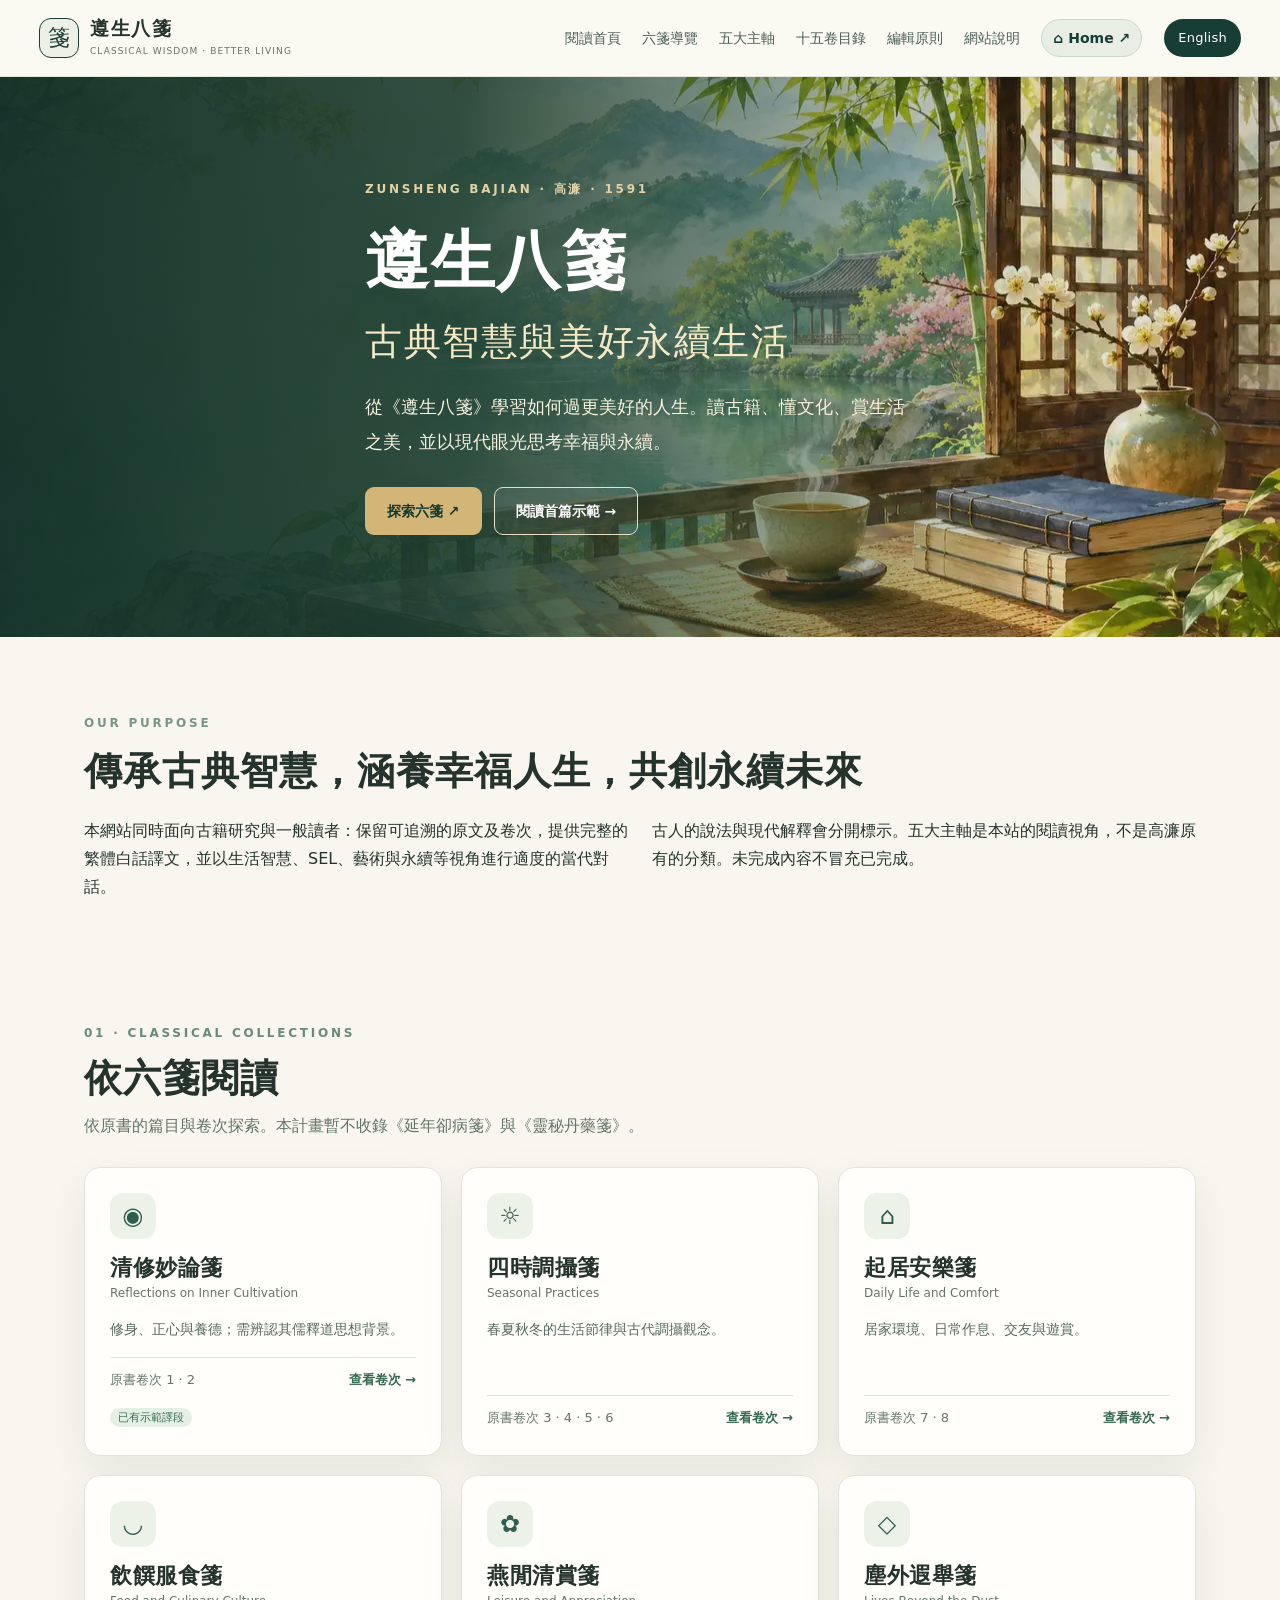
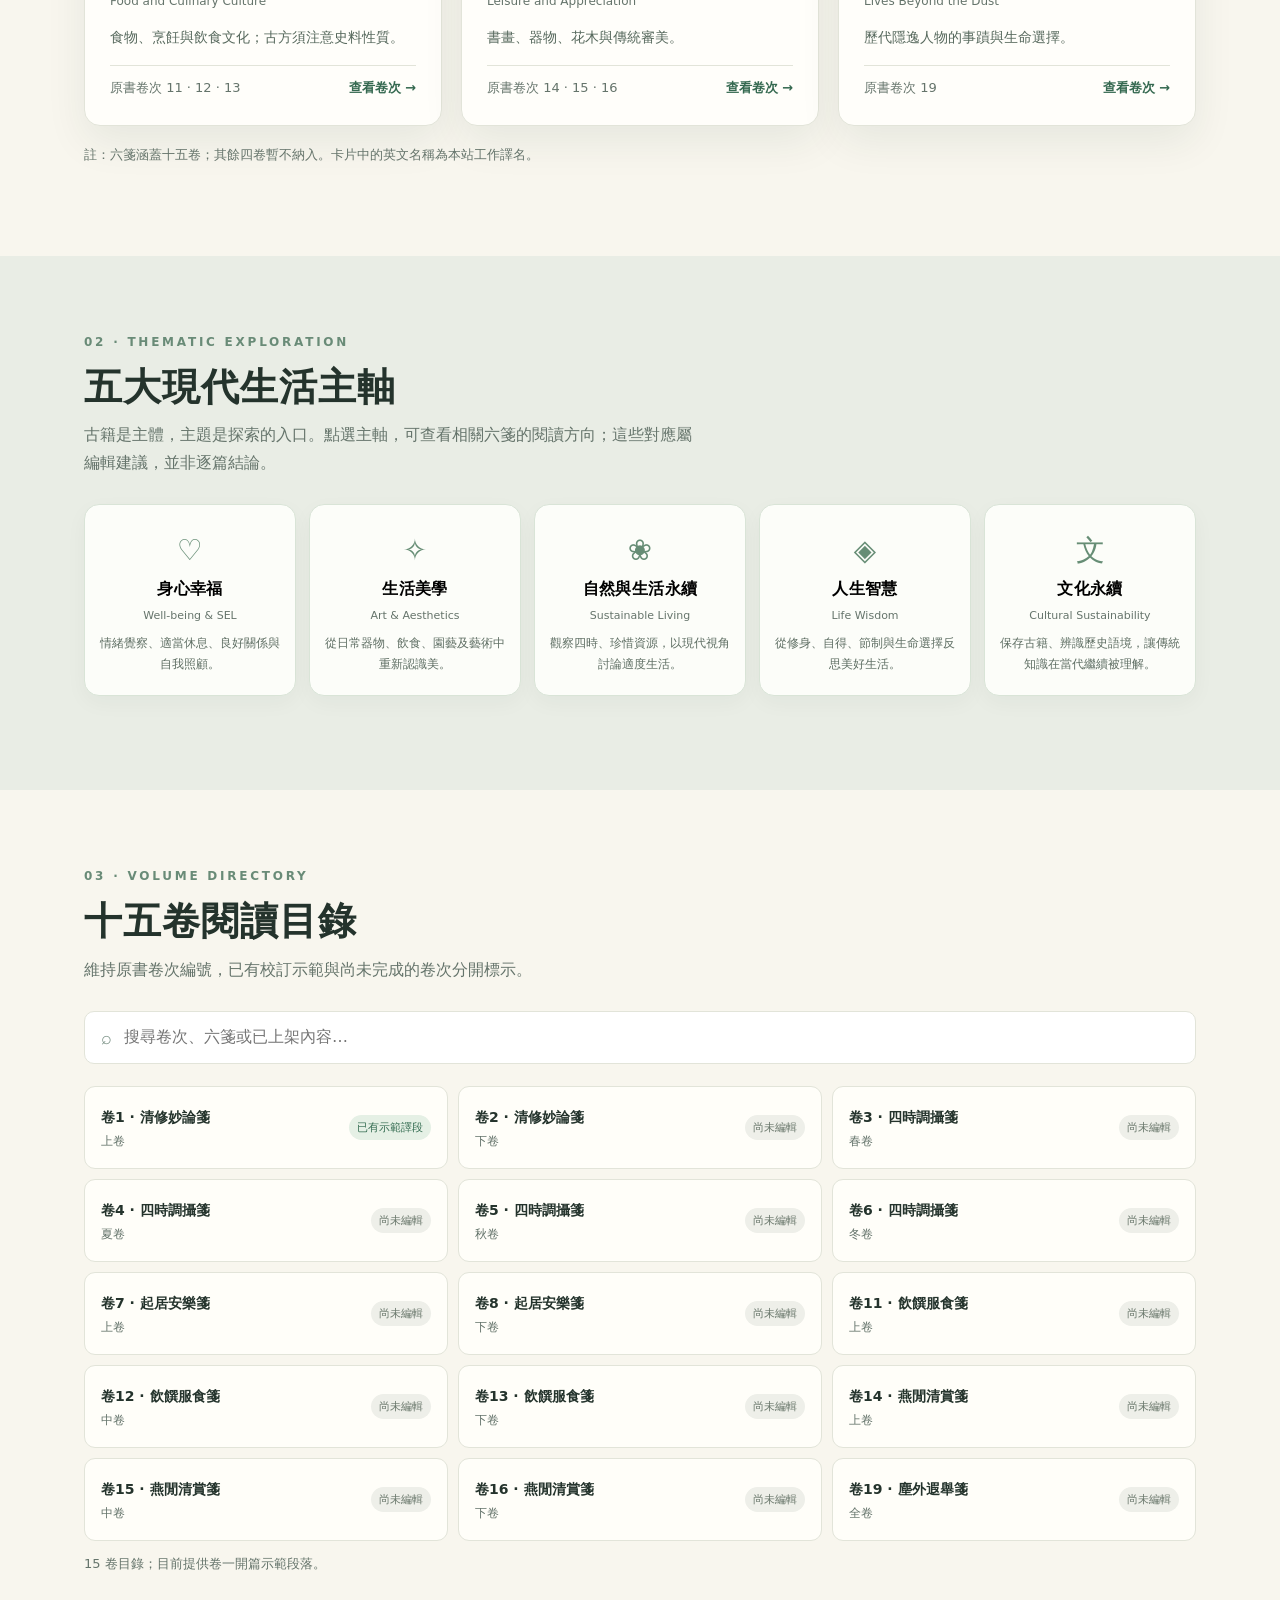
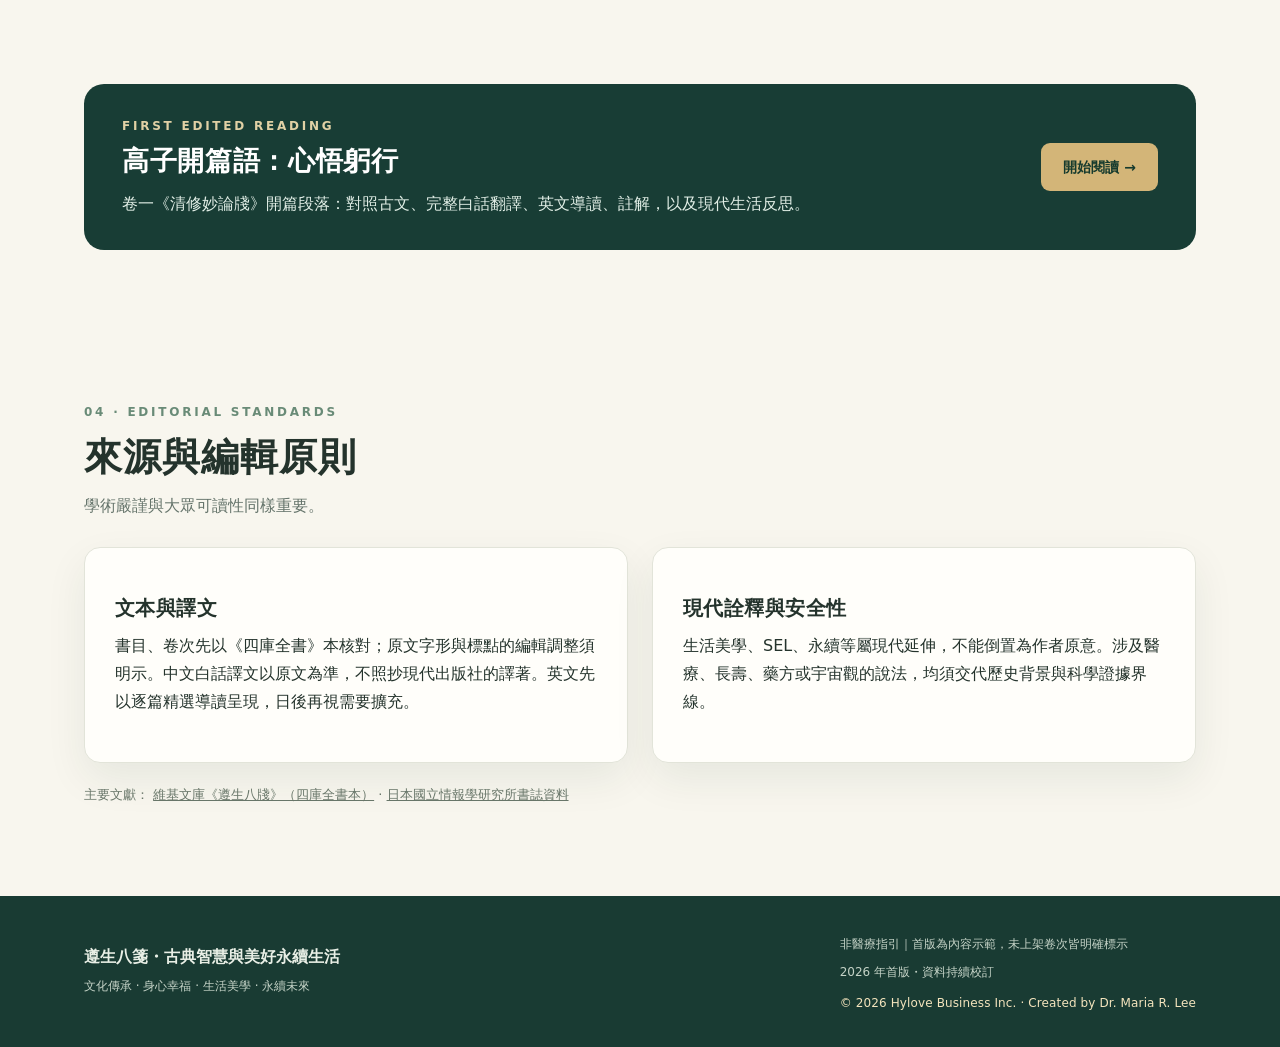
==== commit 6f776f5e: "Add files via upload" ====
--- a/index.html
+++ b/index.html
@@ -13,14 +13,36 @@
 @media(max-width:740px){.header-inner{min-height:66px;padding:10px 17px;gap:9px}.brand-name{font-size:16px}.brand-sub{font-size:8px}.brand-mark{width:35px;height:35px}.header-nav{display:none;position:absolute;top:66px;left:0;right:0;background:#faf9f3;padding:15px 24px 23px;border-bottom:1px solid var(--border);flex-direction:column;align-items:flex-start;gap:12px;box-shadow:var(--shadow)}.header-nav.open{display:flex}.mobile-menu{display:inline-block;margin-left:auto}.lang-btn{padding:7px 10px;font-size:12px}.hero{min-height:530px;background:linear-gradient(90deg,rgba(19,53,43,.95),rgba(23,62,46,.74) 63%,rgba(23,62,46,.37)),var(--garden) center/cover}.hero p{font-size:16px}.hero-inner{padding-top:58px;padding-bottom:62px}.shell{padding-left:18px;padding-right:18px}.main-section{padding:52px 0}.section-head{display:block}.book-grid,.volume-grid,.article-columns,.note-list,.two-col,.content-split{grid-template-columns:1fr}.pillar-grid{grid-template-columns:repeat(2,1fr)}.callout{display:block;padding:24px}.callout .btn{margin-top:20px}.footer-inner{display:block}.footer-inner>div+div{margin-top:12px}.content-card{padding:21px}.classical{font-size:18px;line-height:2}.sidecard{position:static}.page-head{padding:36px 0}.page-body{padding:30px 0 60px}}
 @media(prefers-reduced-motion:reduce){*{scroll-behavior:auto!important;transition:none!important}}
 
+
+/* Site-level navigation and project description */
+.header-nav .nav-home{display:inline-flex;align-items:center;background:#e8eee4;border:1px solid #cbd8c9;border-radius:999px;padding:6px 11px;color:var(--green);font-weight:700}
+.header-nav .nav-home:hover{background:#dce9db}
+.nav-about-button{font:inherit;font-size:14px;background:none;border:0;color:#4d6057;white-space:nowrap;padding:0}
+.nav-about-button:hover{color:#1b6e53;text-decoration:underline}
+.about-dialog{border:1px solid #d7dfd2;border-radius:18px;background:var(--white);color:var(--ink);box-shadow:0 24px 78px #092e2290;width:min(680px,calc(100% - 28px));max-height:min(86vh,900px);padding:0}
+.about-dialog::backdrop{background:rgba(12,34,26,.64);backdrop-filter:blur(3px)}
+.about-dialog-content{padding:29px 33px 30px;max-height:84vh;overflow:auto}
+.about-head{display:flex;gap:16px;justify-content:space-between;align-items:flex-start}
+.about-head h2{margin:2px 0 14px;font-size:clamp(1.45rem,3vw,2rem)}
+.about-close{font-size:25px;line-height:1;border:1px solid #d7dfd2;border-radius:50%;width:39px;height:39px;background:#f5f7f1;color:#294737;flex-shrink:0}
+.about-close:hover{background:#e7eee2}
+.about-dialog p{font-size:15px;line-height:1.9;margin:0 0 13px}
+.about-dialog h3{font-size:17px;margin:17px 0 7px}
+.about-credit{background:#eaf0e7;border-radius:12px;padding:14px 17px;margin-top:19px;font-size:13px;line-height:1.75}
+.about-credit strong{display:block;font-size:14px}
+.footer-credit{display:block;margin-top:8px;font-size:12px;letter-spacing:.01em;color:#f4e4bd}
+@media(max-width:1150px){.header-inner{gap:12px}.header-nav{gap:12px}.header-nav a,.nav-about-button{font-size:12px}.header-nav .nav-home{padding:5px 9px}}
+@media(max-width:970px){.header-nav{display:none;position:absolute;top:66px;left:0;right:0;background:#faf9f3;padding:15px 24px 23px;border-bottom:1px solid var(--border);flex-direction:column;align-items:flex-start;gap:14px;box-shadow:var(--shadow)}.header-nav.open{display:flex}.mobile-menu{display:inline-block;margin-left:auto}.header-inner{min-height:66px}.header-nav a,.nav-about-button{font-size:14px}}
+@media(max-width:740px){.about-dialog-content{padding:21px}.about-dialog h3{font-size:16px}}
 </style>
 </head>
 <body data-page="home">
 <header id="site-header" class="site-header"></header>
 <div id="app"></div>
+<dialog id="about-dialog" class="about-dialog" aria-labelledby="about-heading"></dialog>
 <footer id="site-footer" class="footer"></footer>
 <script>
-const gardenImage="[data-uri]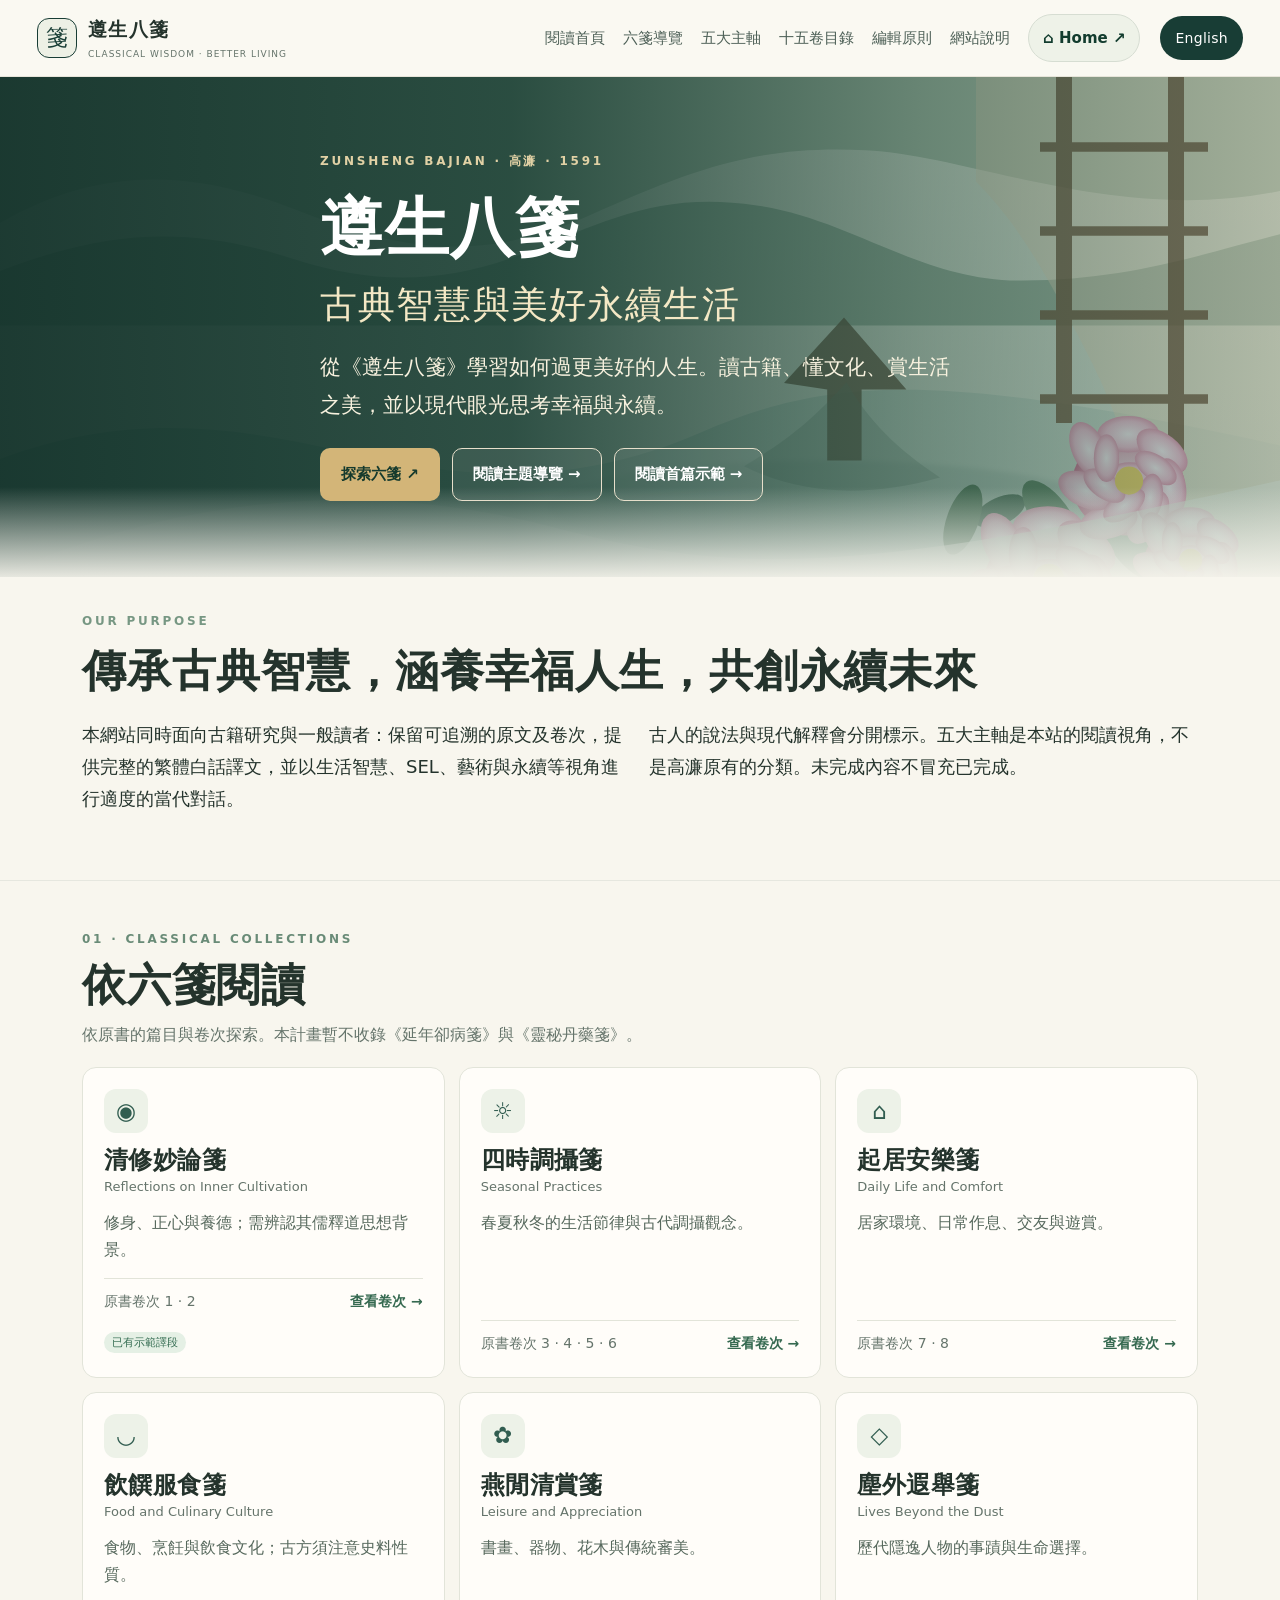
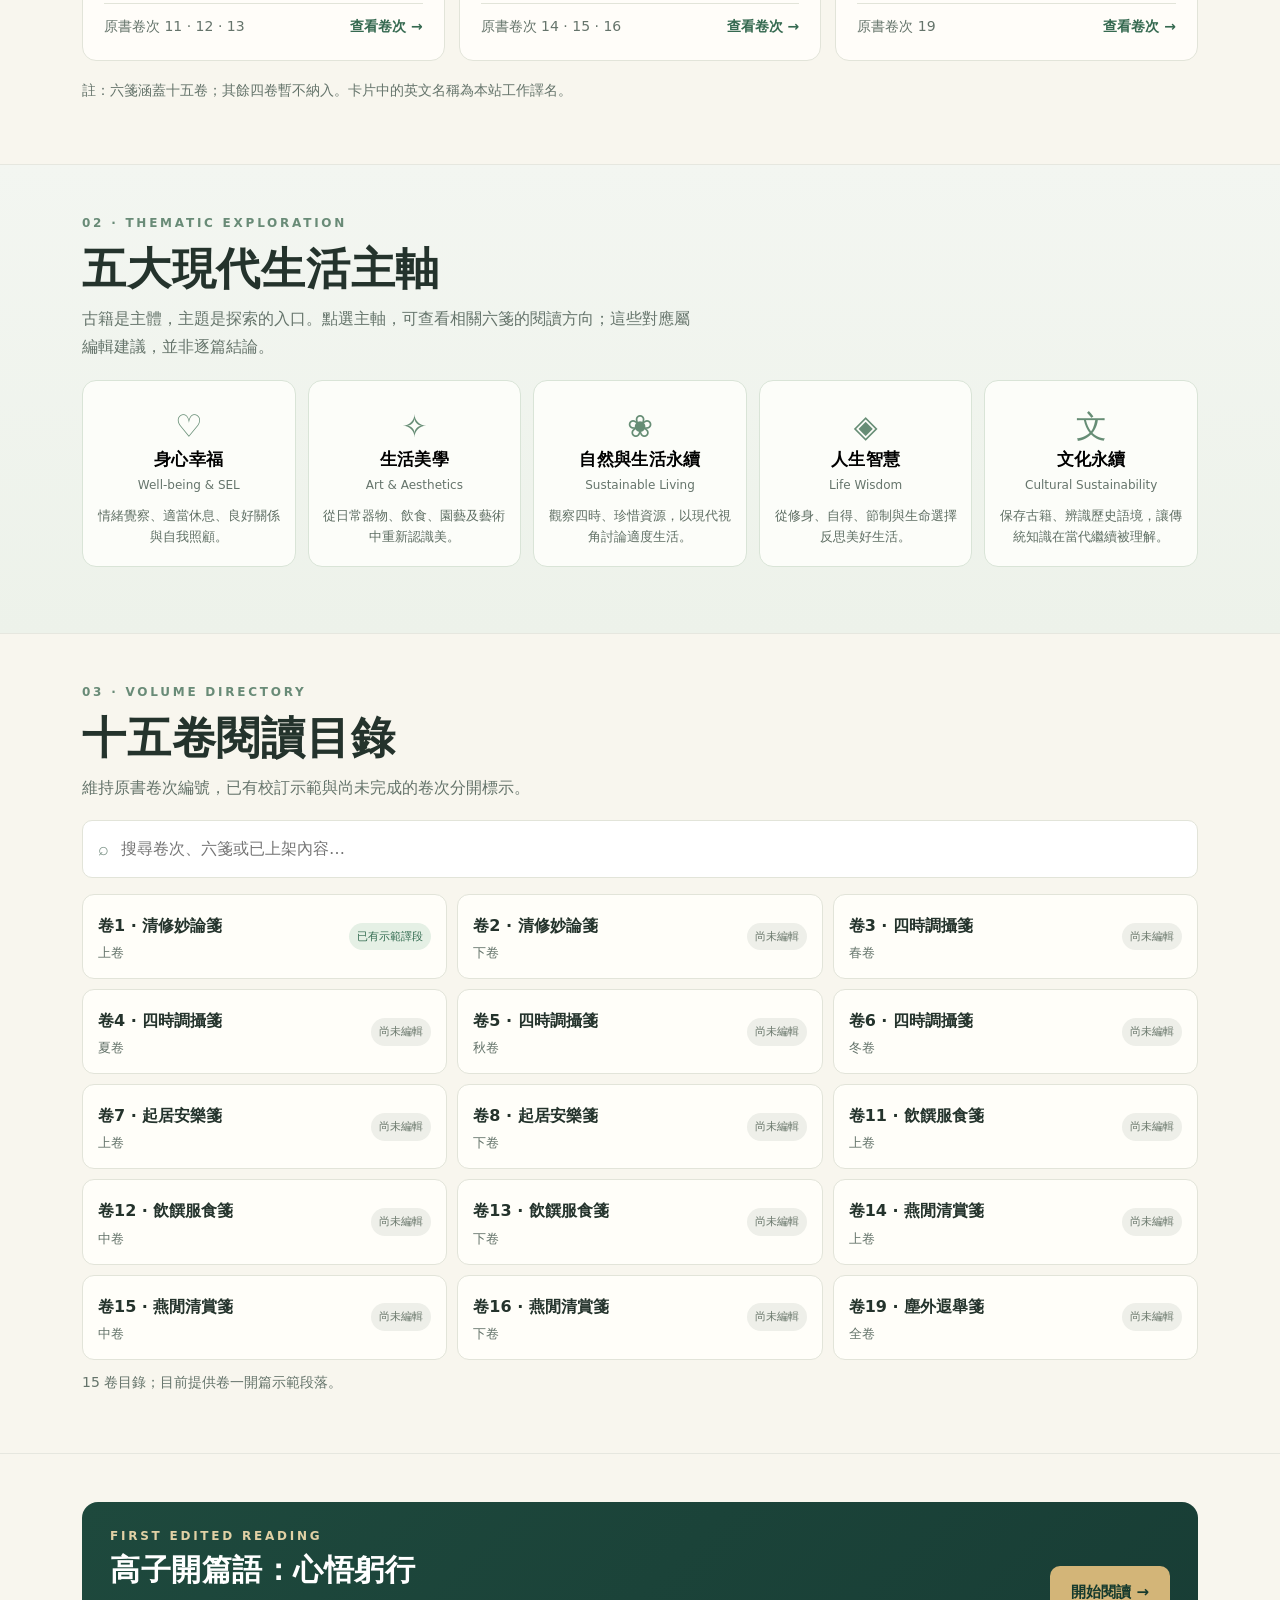
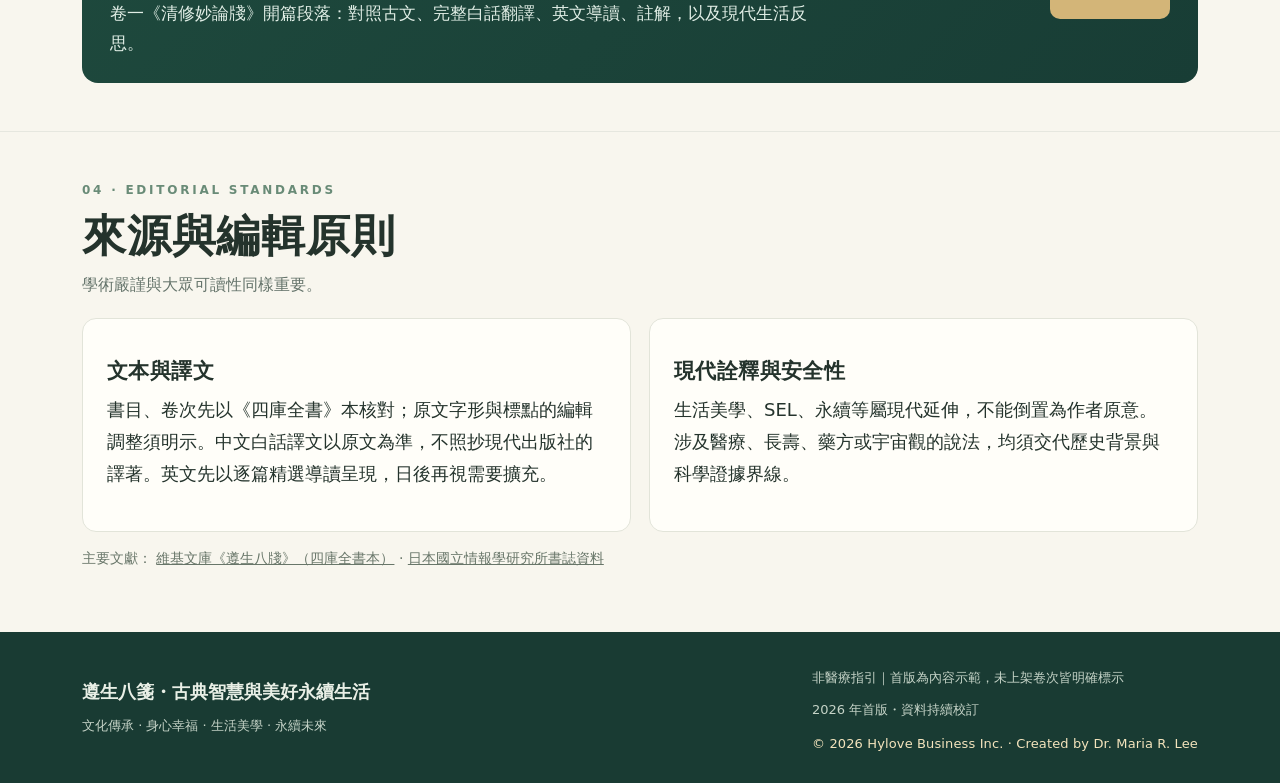
==== commit 984da6c7: "Add files via upload" ====
--- a/index.html
+++ b/index.html
@@ -7,33 +7,20 @@
 <meta name="description" content="《遵生八箋》古典智慧與美好永續生活：原文、白話翻譯、英文精選導讀與現代幸福、美學及文化永續的閱讀平台。">
 <title>遵生八箋｜古典智慧與美好永續生活</title>
 <style>
-:root{--green:#183d35;--green2:#315d50;--jade:#7e9e86;--ink:#24332c;--sub:#65746b;--paper:#f8f6ee;--cream:#f1eee2;--white:#fffefa;--gold:#c3a46a;--border:#e2e4d9;--shadow:0 16px 42px rgba(18,58,46,.075);--serif:'Noto Serif TC','Songti TC','PMingLiU',Georgia,serif;--sans:'Noto Sans TC','PingFang TC','Microsoft JhengHei',system-ui,sans-serif}
-*{box-sizing:border-box}html{scroll-behavior:smooth;scroll-padding-top:95px}body{margin:0;background:var(--paper);color:var(--ink);font-family:var(--sans);line-height:1.75;font-size:16px}a{color:inherit}button,input{font:inherit}button{cursor:pointer}img{max-width:100%;display:block}p{margin:0 0 1em}h1,h2,h3{font-family:var(--serif);font-weight:600;line-height:1.42;letter-spacing:.025em}h1{font-size:clamp(2.2rem,5vw,4.35rem)}h2{font-size:clamp(1.6rem,3vw,2.4rem)}h3{font-size:1.24rem}.shell{max-width:1160px;margin:0 auto;padding:0 24px}.sr-only{position:absolute;width:1px;height:1px;overflow:hidden;clip:rect(0,0,0,0)}.site-header{position:sticky;top:0;z-index:99;background:rgba(250,249,242,.96);border-bottom:1px solid #e7e5da;backdrop-filter:blur(16px)}.header-inner{max-width:1250px;margin:auto;min-height:76px;padding:10px 24px;display:flex;align-items:center;gap:22px}.brand{display:flex;gap:11px;align-items:center;text-decoration:none;flex-shrink:0}.brand-mark{width:40px;height:40px;border:1px solid var(--green);border-radius:12px;display:grid;place-items:center;color:var(--green);font:22px var(--serif);background:#edf0e5}.brand-name{font:700 19px var(--serif);letter-spacing:.09em}.brand-sub{display:block;font-size:9px;color:var(--sub);letter-spacing:.12em;white-space:nowrap}.header-nav{display:flex;gap:21px;align-items:center;margin-left:auto}.header-nav a{font-size:14px;text-decoration:none;color:#4d6057;white-space:nowrap}.header-nav a:hover{color:#1b6e53}.lang-btn{background:var(--green);border:0;border-radius:999px;padding:8px 14px;color:#fff;font-size:13px;white-space:nowrap;letter-spacing:.02em}.mobile-menu{display:none;border:1px solid var(--border);background:white;border-radius:8px;padding:7px 10px}.hero{background:linear-gradient(90deg,rgba(18,49,41,.96) 0%,rgba(26,62,49,.9) 36%,rgba(39,77,58,.13) 82%),var(--garden) center 48%/cover;min-height:560px;color:#fff;display:flex;align-items:center}.hero-inner{padding-top:78px;padding-bottom:78px}.eyebrow{font-size:12px;letter-spacing:.23em;color:#e1d1a5;text-transform:uppercase;font-weight:700}.hero h1{max-width:650px;margin:17px 0 10px}.hero h1 .lighter{display:block;font-weight:400;font-size:.58em;color:#f4e8c5;margin-top:8px}.hero p{font-size:18px;max-width:550px;color:#f7f1de;line-height:1.9;margin:22px 0 28px}.cta-row{display:flex;gap:12px;flex-wrap:wrap}.btn{display:inline-flex;align-items:center;justify-content:center;gap:7px;text-decoration:none;border:1px solid transparent;padding:11px 21px;border-radius:9px;font-weight:700;font-size:14px;transition:.2s}.btn-primary{background:#d3b578;color:#153a2d}.btn-primary:hover{background:#edcc8b}.btn-ghost{border-color:#e7dfcb;color:#fff;background:rgba(255,255,255,.06)}.btn-ghost:hover{background:rgba(255,255,255,.15)}.btn-outline{background:#fff;color:var(--green);border:1px solid #cbd8c9}.btn-outline:hover{background:#eff4ec}.main-section{padding:76px 0}.section-head{display:flex;justify-content:space-between;gap:26px;align-items:end;margin-bottom:27px}.section-head .eyebrow{color:#698b77}.section-head h2{margin:7px 0 7px}.section-head p{color:var(--sub);max-width:610px;margin:0}.mini-note{color:var(--sub);font-size:13px}.book-grid{display:grid;grid-template-columns:repeat(3,minmax(0,1fr));gap:19px}.book-card{border:1px solid var(--border);border-radius:16px;background:var(--white);padding:25px;min-height:240px;box-shadow:var(--shadow);transition:.2s;display:flex;flex-direction:column}.book-card:hover{transform:translateY(-3px);box-shadow:0 20px 45px rgba(18,58,46,.13)}.book-icon{width:46px;height:46px;border-radius:13px;background:#edf2e8;color:var(--green2);display:grid;place-items:center;font-size:24px;margin-bottom:13px}.book-card h3{margin:0;font-size:22px}.book-en{font-size:12px;color:var(--sub);margin:2px 0 14px;line-height:1.45}.book-desc{font-size:14px;color:#57695d;margin-bottom:16px}.book-footer{margin-top:auto;display:flex;align-items:center;justify-content:space-between;border-top:1px solid var(--border);padding-top:11px;gap:9px}.small-link{color:#356950;text-decoration:none;font-weight:700;font-size:13px}.small-link:hover{text-decoration:underline}.stat-pill{font-size:12px;border-radius:999px;padding:3px 10px;background:#edf3ed;color:#42604e;white-space:nowrap}.soft-section{background:#e9ede5}.pillar-grid{display:grid;grid-template-columns:repeat(5,minmax(0,1fr));gap:13px}.pillar-card{border:1px solid #d9e4d7;background:#fcfdf9;border-radius:15px;padding:20px 15px;text-align:center;min-height:190px;box-shadow:0 7px 21px #24382b0a}.pillar-symbol{font-size:29px;color:#668d75;height:48px}.pillar-card h3{font-size:16px;margin:5px 0}.pillar-card small{font-size:11px;color:var(--sub);display:block}.pillar-card p{font-size:12px;color:#5e6e63;margin:8px 0 0}.callout{background:var(--green);color:#fff;border-radius:20px;padding:32px 38px;display:flex;gap:24px;align-items:center;justify-content:space-between}.callout h2{margin:5px 0 10px;font-size:27px}.callout p{max-width:700px;color:#e1eee6;margin:0}.callout .btn{flex-shrink:0}.volume-grid{display:grid;grid-template-columns:repeat(3,1fr);gap:10px}.volume-link{text-decoration:none;background:#fffef9;border:1px solid var(--border);border-radius:11px;padding:16px;display:flex;justify-content:space-between;align-items:center;gap:10px;min-height:82px}.volume-link:hover{border-color:#8ba99a;background:#f7fbf6}.volume-link .vol-title{font-weight:700;font-size:14px}.volume-link .vol-sub{font-size:12px;color:var(--sub)}.status{font-size:11px;white-space:nowrap;color:#68766a;background:#eeefe9;padding:3px 8px;border-radius:20px}.status.ready{color:#356d52;background:#e5f0e5}.search-bar{display:flex;align-items:center;gap:10px;background:#fff;border:1px solid var(--border);padding:10px 16px;border-radius:10px;margin:0 0 22px}.search-bar span{color:#799084;font-size:18px}.search-bar input{border:0;outline:0;flex:1;min-width:0;background:transparent}.search-notice{font-size:13px;color:var(--sub);margin:12px 0}.footer{background:#193b33;color:#e9efe6;padding:33px 0}.footer-inner{display:flex;justify-content:space-between;gap:25px;align-items:center}.footer a{color:#e9efe6}.footer small{color:#c5d3c7;font-size:12px}.page-head{position:relative;padding:54px 0 46px;background:linear-gradient(120deg,#dfe9dd,#f6f4ea);border-bottom:1px solid var(--border)}.page-head h1{font-size:clamp(2rem,4vw,3.2rem);margin:12px 0}.breadcrumb{font-size:13px;color:#53705f}.breadcrumb a{color:#427055}.page-head p{max-width:800px;color:#526c5b;font-size:17px}.page-body{padding:50px 0 90px}.content-card{border:1px solid var(--border);border-radius:16px;background:var(--white);box-shadow:var(--shadow);padding:30px;margin-bottom:21px}.content-card h2{font-size:1.5rem;margin:0 0 12px}.content-card h3{margin:16px 0 10px}.content-card .kicker{font-size:12px;letter-spacing:.12em;color:#639072;font-weight:700}.article-columns{display:grid;grid-template-columns:1fr 1fr;gap:20px}.classical{font-family:var(--serif);font-size:20px;line-height:2.2;letter-spacing:.025em;color:#314638}.modern{font-size:17px;line-height:2;white-space:normal}.article-image{border-radius:16px;overflow:hidden;aspect-ratio:16/9;object-fit:cover;width:100%;margin:16px 0}.tag-row{display:flex;gap:7px;flex-wrap:wrap;margin:10px 0 15px}.tag{border:1px solid #cdddcf;background:#ecf3e9;color:#3c6c53;font-size:12px;border-radius:99px;padding:4px 10px}.article-section-heading{font-size:1.35rem;border-left:4px solid #c4a66b;padding-left:12px}.note-list{display:grid;grid-template-columns:1fr 1fr;gap:12px}.note-item{background:#f4f6f0;border-radius:10px;padding:15px}.note-item dt{font-weight:700}.note-item dd{margin:5px 0 0;color:#5f7063;font-size:14px}.context-warning{border-left:3px solid #b28d61;background:#f8f0e1;padding:16px 20px;border-radius:0 10px 10px 0;color:#66553d;font-size:14px}.reflection-panel{background:#edf4ed;border-radius:14px;padding:25px}.reflection-panel strong{color:#245541}.reflection-panel .answer{margin-top:20px}.quote-line{font:23px/1.8 var(--serif);color:var(--green)}.source-links{display:flex;gap:10px;flex-wrap:wrap;margin-top:16px}.source-links a{font-size:13px;color:#346b50;word-break:break-all}.empty-state{text-align:center;border:1px dashed #bccfc1;background:#f4f7f0;border-radius:16px;padding:55px 25px}.empty-state h2{margin:10px 0}.empty-state p{max-width:600px;margin:0 auto 20px;color:var(--sub)}.progress-banner{background:#f0f5ed;border:1px solid #d7e3d5;border-radius:12px;padding:14px 18px;color:#466c50;font-size:14px;margin:20px 0}.publication-note{font-size:13px;color:#687669}.two-col{display:grid;grid-template-columns:1fr 1fr;gap:24px}.plain-list{padding-left:24px}.plain-list li{margin:8px 0}.page-body a{text-underline-offset:3px}.no-results{padding:20px;background:#f3f4ef;border-radius:12px;color:var(--sub)}.content-split{display:grid;grid-template-columns:2fr 1fr;gap:22px}.sidecard{align-self:start;position:sticky;top:104px}.sidecard h3{margin-top:0}.sidecard a{display:block;font-size:13px;margin:9px 0;color:#3f7255}.subtle-rule{border:0;border-top:1px solid var(--border);margin:24px 0}
-@media(max-width:1000px){.header-nav{gap:12px}.book-grid{grid-template-columns:repeat(2,1fr)}.pillar-grid{grid-template-columns:repeat(3,1fr)}.volume-grid{grid-template-columns:repeat(2,1fr)}}
-@media(max-width:740px){.header-inner{min-height:66px;padding:10px 17px;gap:9px}.brand-name{font-size:16px}.brand-sub{font-size:8px}.brand-mark{width:35px;height:35px}.header-nav{display:none;position:absolute;top:66px;left:0;right:0;background:#faf9f3;padding:15px 24px 23px;border-bottom:1px solid var(--border);flex-direction:column;align-items:flex-start;gap:12px;box-shadow:var(--shadow)}.header-nav.open{display:flex}.mobile-menu{display:inline-block;margin-left:auto}.lang-btn{padding:7px 10px;font-size:12px}.hero{min-height:530px;background:linear-gradient(90deg,rgba(19,53,43,.95),rgba(23,62,46,.74) 63%,rgba(23,62,46,.37)),var(--garden) center/cover}.hero p{font-size:16px}.hero-inner{padding-top:58px;padding-bottom:62px}.shell{padding-left:18px;padding-right:18px}.main-section{padding:52px 0}.section-head{display:block}.book-grid,.volume-grid,.article-columns,.note-list,.two-col,.content-split{grid-template-columns:1fr}.pillar-grid{grid-template-columns:repeat(2,1fr)}.callout{display:block;padding:24px}.callout .btn{margin-top:20px}.footer-inner{display:block}.footer-inner>div+div{margin-top:12px}.content-card{padding:21px}.classical{font-size:18px;line-height:2}.sidecard{position:static}.page-head{padding:36px 0}.page-body{padding:30px 0 60px}}
-@media(prefers-reduced-motion:reduce){*{scroll-behavior:auto!important;transition:none!important}}
+:root{--green:#183d35;--green2:#315d50;--jade:#7e9e86;--ink:#24332c;--sub:#65746b;--paper:#f8f6ee;--cream:#f1eee2;--white:#fffefa;--gold:#c3a46a;--border:#e2e4d9;--shadow:0 12px 28px rgba(18,58,46,.045);--serif:'Noto Serif TC','Songti TC','PMingLiU',Georgia,serif;--sans:'Noto Sans TC','PingFang TC','Microsoft JhengHei',system-ui,sans-serif}
+*{box-sizing:border-box}html{scroll-behavior:smooth;scroll-padding-top:92px}body{margin:0;background:var(--paper);color:var(--ink);font-family:var(--sans);line-height:1.78;font-size:18px}a{color:inherit}button,input{font:inherit}button{cursor:pointer}img{max-width:100%;display:block}p{margin:0 0 .95em}h1,h2,h3{font-family:var(--serif);font-weight:600;line-height:1.34;letter-spacing:.018em}h1{font-size:clamp(2.4rem,5vw,4.35rem)}h2{font-size:clamp(1.95rem,3.4vw,3rem)}h3{font-size:1.34rem}.shell{max-width:1160px;margin:0 auto;padding:0 22px}.sr-only{position:absolute;width:1px;height:1px;overflow:hidden;clip:rect(0,0,0,0)}
+.site-header{position:sticky;top:0;z-index:99;background:rgba(250,249,242,.97);border-bottom:1px solid #e7e5da;backdrop-filter:blur(16px)}.header-inner{max-width:1250px;margin:auto;min-height:76px;padding:10px 22px;display:flex;align-items:center;gap:20px}.brand{display:flex;gap:11px;align-items:center;text-decoration:none;flex-shrink:0}.brand-mark{width:40px;height:40px;border:1px solid var(--green);border-radius:12px;display:grid;place-items:center;color:var(--green);font:22px var(--serif);background:#edf0e5}.brand-name{font:700 19px var(--serif);letter-spacing:.07em}.brand-sub{display:block;font-size:9px;color:var(--sub);letter-spacing:.11em;white-space:nowrap}.header-nav{display:flex;gap:18px;align-items:center;margin-left:auto}.header-nav a,.nav-about-button{font-size:15px;text-decoration:none;color:#4d6057;white-space:nowrap;background:none;border:0;padding:0}.header-nav a:hover,.nav-about-button:hover{color:#1b6e53}.nav-home{display:inline-flex;align-items:center;gap:5px;padding:10px 14px!important;border:1px solid #d6ddd2!important;border-radius:999px;background:#eef2e8!important;color:#123c2e!important;font-weight:700}.lang-btn{background:var(--green);border:0;border-radius:999px;padding:10px 15px;color:#fff;font-size:14px;white-space:nowrap;letter-spacing:.02em}.mobile-menu{display:none;border:1px solid var(--border);background:white;border-radius:8px;padding:7px 10px}
+.hero{position:relative;overflow:hidden;background:linear-gradient(90deg,rgba(18,49,41,.95) 0%,rgba(22,59,48,.88) 40%,rgba(25,64,50,.52) 72%,rgba(25,64,50,.28) 100%),var(--garden) right center/cover no-repeat;min-height:500px;color:#fff;display:flex;align-items:center}.hero::after{content:'';position:absolute;left:0;right:0;bottom:0;height:90px;background:linear-gradient(180deg,transparent,rgba(248,246,238,.92))}.hero-inner{position:relative;z-index:1;padding-top:54px;padding-bottom:56px}.eyebrow{font-size:12px;letter-spacing:.23em;color:#e1d1a5;text-transform:uppercase;font-weight:700}.hero h1{max-width:650px;margin:14px 0 8px}.hero h1 .lighter{display:block;font-weight:400;font-size:.58em;color:#f4e8c5;margin-top:8px}.hero p{font-size:21px;max-width:640px;color:#f7f1de;line-height:1.82;margin:18px 0 24px}.cta-row{display:flex;gap:12px;flex-wrap:wrap}.btn{display:inline-flex;align-items:center;justify-content:center;gap:7px;text-decoration:none;border:1px solid transparent;padding:12px 20px;border-radius:10px;font-weight:700;font-size:15px;transition:.2s}.btn-primary{background:#d3b578;color:#153a2d}.btn-primary:hover{background:#edcc8b}.btn-ghost{border-color:#e7dfcb;color:#fff;background:rgba(255,255,255,.07)}.btn-ghost:hover{background:rgba(255,255,255,.15)}.btn-outline{background:#fff;color:var(--green);border:1px solid #cbd8c9}.btn-outline:hover{background:#eff4ec}
+.main-section{padding:48px 0;border-top:1px solid #e6e7df}.hero+.main-section{border-top:0;padding-top:34px}.section-head{display:flex;justify-content:space-between;gap:20px;align-items:end;margin-bottom:18px}.section-head .eyebrow{color:#698b77}.section-head h2{margin:6px 0 6px}.section-head p{color:var(--sub);max-width:620px;margin:0;font-size:16px}.mini-note{color:var(--sub);font-size:14px;line-height:1.7}
+.book-grid{display:grid;grid-template-columns:repeat(3,minmax(0,1fr));gap:14px}.book-card{border:1px solid var(--border);border-radius:14px;background:rgba(255,254,250,.94);padding:21px;min-height:210px;box-shadow:none;transition:.2s;display:flex;flex-direction:column}.book-card:hover{transform:translateY(-2px);border-color:#c6d3c7;background:#fff}.book-icon{width:44px;height:44px;border-radius:12px;background:#edf2e8;color:var(--green2);display:grid;place-items:center;font-size:23px;margin-bottom:11px}.book-card h3{margin:0;font-size:24px}.book-en{font-size:13px;color:var(--sub);margin:2px 0 12px;line-height:1.45}.book-desc{font-size:16px;color:#57695d;margin-bottom:14px;line-height:1.72}.book-footer{margin-top:auto;display:flex;align-items:center;justify-content:space-between;border-top:1px solid var(--border);padding-top:10px;gap:9px}.small-link{color:#356950;text-decoration:none;font-weight:700;font-size:14px}.small-link:hover{text-decoration:underline}.stat-pill{font-size:12px;border-radius:999px;padding:3px 10px;background:#edf3ed;color:#42604e;white-space:nowrap}
+.soft-section{background:linear-gradient(180deg,#f3f6f1,#edf2ea)}.pillar-grid{display:grid;grid-template-columns:repeat(5,minmax(0,1fr));gap:12px}.pillar-card{border:1px solid #d9e4d7;background:#fcfdf9;border-radius:14px;padding:18px 14px;text-align:center;min-height:176px;box-shadow:none}.pillar-symbol{font-size:31px;color:#668d75;height:46px}.pillar-card h3{font-size:17px;margin:4px 0}.pillar-card small{font-size:12px;color:var(--sub);display:block}.pillar-card p{font-size:13px;color:#5e6e63;margin:8px 0 0;line-height:1.66}.callout{background:linear-gradient(135deg,#1e493d,#183d35);color:#fff;border-radius:16px;padding:24px 28px;display:flex;gap:20px;align-items:center;justify-content:space-between;box-shadow:none}.callout h2{margin:3px 0 8px;font-size:30px}.callout p{max-width:700px;color:#e1eee6;margin:0;font-size:17px}.callout .btn{flex-shrink:0}
+.volume-grid{display:grid;grid-template-columns:repeat(3,1fr);gap:10px}.volume-link{text-decoration:none;background:#fffef9;border:1px solid var(--border);border-radius:12px;padding:14px 15px;display:flex;justify-content:space-between;align-items:center;gap:10px;min-height:76px;box-shadow:none}.volume-link:hover{border-color:#8ba99a;background:#f7fbf6}.volume-link .vol-title{font-weight:700;font-size:16px}.volume-link .vol-sub{font-size:13px;color:var(--sub)}.status{font-size:11px;white-space:nowrap;color:#68766a;background:#eeefe9;padding:4px 8px;border-radius:20px}.status.ready{color:#356d52;background:#e5f0e5}.search-bar{display:flex;align-items:center;gap:10px;background:#fff;border:1px solid var(--border);padding:12px 15px;border-radius:10px;margin:0 0 16px}.search-bar span{color:#799084;font-size:18px}.search-bar input{border:0;outline:0;flex:1;min-width:0;background:transparent;font-size:16px}.search-notice{font-size:14px;color:var(--sub);margin:10px 0}
+.footer{background:#193b33;color:#e9efe6;padding:28px 0}.footer-inner{display:flex;justify-content:space-between;gap:22px;align-items:center}.footer a{color:#e9efe6}.footer small{color:#c5d3c7;font-size:13px}
+.page-head{position:relative;padding:40px 0 32px;background:linear-gradient(120deg,#dfe9dd,#f6f4ea);border-bottom:1px solid var(--border)}.page-head h1{font-size:clamp(2.15rem,4vw,3.35rem);margin:12px 0}.breadcrumb{font-size:14px;color:#53705f}.breadcrumb a{color:#427055}.page-head p{max-width:840px;color:#526c5b;font-size:18px}.page-body{padding:34px 0 56px}.content-card{border:1px solid var(--border);border-radius:14px;background:rgba(255,254,250,.96);box-shadow:none;padding:24px;margin-bottom:14px}.content-card h2{font-size:1.7rem;margin:0 0 10px}.content-card h3{margin:14px 0 8px}.content-card .kicker{font-size:12px;letter-spacing:.12em;color:#639072;font-weight:700}.article-columns{display:grid;grid-template-columns:1fr 1fr;gap:16px}.classical{font-family:var(--serif);font-size:22px;line-height:2.12;letter-spacing:.02em;color:#314638}.modern{font-size:18px;line-height:1.92;white-space:normal}.article-image{border-radius:14px;overflow:hidden;aspect-ratio:16/9;object-fit:cover;width:100%;margin:10px 0 14px}.tag-row{display:flex;gap:7px;flex-wrap:wrap;margin:10px 0 14px}.tag{border:1px solid #cdddcf;background:#ecf3e9;color:#3c6c53;font-size:13px;border-radius:99px;padding:5px 10px}.article-section-heading{font-size:1.45rem;border-left:4px solid #c4a66b;padding-left:12px}.note-list{display:grid;grid-template-columns:1fr 1fr;gap:12px}.note-item{background:#f4f6f0;border-radius:10px;padding:14px}.note-item dt{font-weight:700}.note-item dd{margin:5px 0 0;color:#5f7063;font-size:15px}.context-warning{border-left:3px solid #b28d61;background:#f8f0e1;padding:15px 18px;border-radius:0 10px 10px 0;color:#66553d;font-size:15px}.reflection-panel{background:#edf4ed;border-radius:14px;padding:22px}.reflection-panel strong{color:#245541}.reflection-panel .answer{margin-top:16px}.quote-line{font:25px/1.7 var(--serif);color:var(--green)}.source-links{display:flex;gap:10px;flex-wrap:wrap;margin-top:14px}.source-links a{font-size:14px;color:#346b50;word-break:break-all}.empty-state{text-align:center;border:1px dashed #bccfc1;background:#f4f7f0;border-radius:16px;padding:46px 22px}.empty-state h2{margin:10px 0}.empty-state p{max-width:600px;margin:0 auto 18px;color:var(--sub)}.progress-banner{background:#f0f5ed;border:1px solid #d7e3d5;border-radius:12px;padding:14px 18px;color:#466c50;font-size:15px;margin:16px 0}.publication-note{font-size:14px;color:#687669}.two-col{display:grid;grid-template-columns:1fr 1fr;gap:18px}.plain-list{padding-left:22px}.plain-list li{margin:8px 0}.page-body a{text-underline-offset:3px}.no-results{padding:18px;background:#f3f4ef;border-radius:12px;color:var(--sub)}.content-split{display:grid;grid-template-columns:minmax(0,1.75fr) minmax(260px,.9fr);gap:18px}.sidecard{align-self:start;position:sticky;top:100px;background:rgba(255,254,250,.92);padding:18px;border:1px solid var(--border);border-radius:14px}.sidecard h3{margin-top:0;font-size:1.2rem}.sidecard a{display:block;font-size:14px;margin:9px 0;color:#3f7255}.subtle-rule{border:0;border-top:1px solid var(--border);margin:18px 0}
+.about-dialog{border:1px solid #d7dfd2;border-radius:18px;background:var(--white);color:var(--ink);box-shadow:0 24px 78px #092e2290;width:min(700px,calc(100% - 24px));max-height:min(86vh,900px);padding:0}.about-dialog::backdrop{background:rgba(12,34,26,.64);backdrop-filter:blur(3px)}.about-dialog-content{padding:24px 26px 26px;max-height:84vh;overflow:auto}.about-head{display:flex;gap:16px;justify-content:space-between;align-items:flex-start}.about-head h2{margin:2px 0 12px;font-size:clamp(1.55rem,3vw,2.2rem)}.about-close{font-size:25px;line-height:1;border:1px solid #d7dfd2;border-radius:50%;width:39px;height:39px;background:#f5f7f1;color:#294737;flex-shrink:0}.about-close:hover{background:#e7eee2}.about-dialog p{font-size:16px;line-height:1.82;margin:0 0 11px}.about-dialog h3{font-size:18px;margin:16px 0 6px}.about-credit{background:#eaf0e7;border-radius:12px;padding:14px 17px;margin-top:16px;font-size:14px;line-height:1.72}.about-credit strong{display:block;font-size:15px}.footer-credit{display:block;margin-top:8px;font-size:13px;letter-spacing:.01em;color:#f4e4bd}
+@media(max-width:1000px){.header-nav{gap:12px}.book-grid{grid-template-columns:repeat(2,1fr)}.pillar-grid{grid-template-columns:repeat(3,1fr)}.volume-grid{grid-template-columns:repeat(2,1fr)}.content-split{grid-template-columns:1fr}.sidecard{position:static}}
+@media(max-width:740px){body{font-size:17px}.header-inner{min-height:66px;padding:10px 16px;gap:9px}.brand-name{font-size:16px}.brand-sub{font-size:8px}.brand-mark{width:35px;height:35px}.header-nav{display:none;position:absolute;top:66px;left:0;right:0;background:#faf9f3;padding:14px 20px 20px;border-bottom:1px solid var(--border);flex-direction:column;align-items:flex-start;gap:11px;box-shadow:var(--shadow)}.header-nav.open{display:flex}.mobile-menu{display:inline-block;margin-left:auto}.lang-btn{padding:8px 11px;font-size:12px}.hero{min-height:430px;background:linear-gradient(90deg,rgba(19,53,43,.95),rgba(23,62,46,.83) 58%,rgba(23,62,46,.4)),var(--garden) 72% center/cover no-repeat}.hero p{font-size:18px}.hero-inner{padding-top:44px;padding-bottom:44px}.shell{padding-left:17px;padding-right:17px}.main-section{padding:38px 0}.hero+.main-section{padding-top:24px}.section-head{display:block}.book-grid,.volume-grid,.article-columns,.note-list,.two-col,.content-split{grid-template-columns:1fr}.pillar-grid{grid-template-columns:repeat(2,1fr)}.callout{display:block;padding:20px 22px}.callout .btn{margin-top:16px}.footer-inner{display:block}.footer-inner>div+div{margin-top:12px}.content-card{padding:18px}.classical{font-size:19px;line-height:2}.sidecard{position:static;padding:16px}.page-head{padding:30px 0}.page-body{padding:24px 0 44px}.about-dialog-content{padding:20px}}
 
-
-/* Site-level navigation and project description */
-.header-nav .nav-home{display:inline-flex;align-items:center;background:#e8eee4;border:1px solid #cbd8c9;border-radius:999px;padding:6px 11px;color:var(--green);font-weight:700}
-.header-nav .nav-home:hover{background:#dce9db}
-.nav-about-button{font:inherit;font-size:14px;background:none;border:0;color:#4d6057;white-space:nowrap;padding:0}
-.nav-about-button:hover{color:#1b6e53;text-decoration:underline}
-.about-dialog{border:1px solid #d7dfd2;border-radius:18px;background:var(--white);color:var(--ink);box-shadow:0 24px 78px #092e2290;width:min(680px,calc(100% - 28px));max-height:min(86vh,900px);padding:0}
-.about-dialog::backdrop{background:rgba(12,34,26,.64);backdrop-filter:blur(3px)}
-.about-dialog-content{padding:29px 33px 30px;max-height:84vh;overflow:auto}
-.about-head{display:flex;gap:16px;justify-content:space-between;align-items:flex-start}
-.about-head h2{margin:2px 0 14px;font-size:clamp(1.45rem,3vw,2rem)}
-.about-close{font-size:25px;line-height:1;border:1px solid #d7dfd2;border-radius:50%;width:39px;height:39px;background:#f5f7f1;color:#294737;flex-shrink:0}
-.about-close:hover{background:#e7eee2}
-.about-dialog p{font-size:15px;line-height:1.9;margin:0 0 13px}
-.about-dialog h3{font-size:17px;margin:17px 0 7px}
-.about-credit{background:#eaf0e7;border-radius:12px;padding:14px 17px;margin-top:19px;font-size:13px;line-height:1.75}
-.about-credit strong{display:block;font-size:14px}
-.footer-credit{display:block;margin-top:8px;font-size:12px;letter-spacing:.01em;color:#f4e4bd}
-@media(max-width:1150px){.header-inner{gap:12px}.header-nav{gap:12px}.header-nav a,.nav-about-button{font-size:12px}.header-nav .nav-home{padding:5px 9px}}
-@media(max-width:970px){.header-nav{display:none;position:absolute;top:66px;left:0;right:0;background:#faf9f3;padding:15px 24px 23px;border-bottom:1px solid var(--border);flex-direction:column;align-items:flex-start;gap:14px;box-shadow:var(--shadow)}.header-nav.open{display:flex}.mobile-menu{display:inline-block;margin-left:auto}.header-inner{min-height:66px}.header-nav a,.nav-about-button{font-size:14px}}
-@media(max-width:740px){.about-dialog-content{padding:21px}.about-dialog h3{font-size:16px}}
 </style>
 </head>
 <body data-page="home">
@@ -42,7 +29,7 @@
 <dialog id="about-dialog" class="about-dialog" aria-labelledby="about-heading"></dialog>
 <footer id="site-footer" class="footer"></footer>
 <script>
-const gardenImage="[data-uri]";
+const gardenImage="data:image/svg+xml;charset=UTF-8,%3Csvg%20xmlns%3D%22http%3A//www.w3.org/2000/svg%22%20viewBox%3D%220%200%201600%20900%22%3E%0A%3Cdefs%3E%0A%20%20%3ClinearGradient%20id%3D%22sky%22%20x1%3D%220%22%20x2%3D%220%22%20y1%3D%220%22%20y2%3D%221%22%3E%3Cstop%20offset%3D%220%25%22%20stop-color%3D%22%23eff4e5%22/%3E%3Cstop%20offset%3D%22100%25%22%20stop-color%3D%22%23d9e6d8%22/%3E%3C/linearGradient%3E%0A%20%20%3ClinearGradient%20id%3D%22water%22%20x1%3D%220%22%20x2%3D%221%22%3E%3Cstop%20offset%3D%220%25%22%20stop-color%3D%22%23a7c7b7%22/%3E%3Cstop%20offset%3D%22100%25%22%20stop-color%3D%22%23d6e4d7%22/%3E%3C/linearGradient%3E%0A%20%20%3CradialGradient%20id%3D%22petal%22%20cx%3D%2250%25%22%20cy%3D%2250%25%22%20r%3D%2260%25%22%3E%3Cstop%20offset%3D%220%25%22%20stop-color%3D%22%23fff6fb%22/%3E%3Cstop%20offset%3D%2260%25%22%20stop-color%3D%22%23f6c9dc%22/%3E%3Cstop%20offset%3D%22100%25%22%20stop-color%3D%22%23df8aa8%22/%3E%3C/radialGradient%3E%0A%20%20%3CradialGradient%20id%3D%22petal2%22%20cx%3D%2250%25%22%20cy%3D%2250%25%22%20r%3D%2260%25%22%3E%3Cstop%20offset%3D%220%25%22%20stop-color%3D%22%23fff9fb%22/%3E%3Cstop%20offset%3D%2255%25%22%20stop-color%3D%22%23edbfd0%22/%3E%3Cstop%20offset%3D%22100%25%22%20stop-color%3D%22%23c95b84%22/%3E%3C/radialGradient%3E%0A%20%20%3Cfilter%20id%3D%22blur%22%3E%3CfeGaussianBlur%20stdDeviation%3D%223%22/%3E%3C/filter%3E%0A%3C/defs%3E%0A%3Crect%20width%3D%221600%22%20height%3D%22900%22%20fill%3D%22url%28%23sky%29%22/%3E%0A%3Cpath%20d%3D%22M0%20615C150%20560%20275%20570%20430%20606s289%2044%20446-24%20291-80%20724%2016v303H0Z%22%20fill%3D%22url%28%23water%29%22%20opacity%3D%220.95%22/%3E%0A%3Cpath%20d%3D%22M0%20320C130%20245%20248%20255%20374%20305s228%2066%20364%205%20213-87%20344-81%20312%2093%20518%2051V0H0Z%22%20fill%3D%22%23bed0bb%22/%3E%0A%3Cpath%20d%3D%22M0%20380C154%20320%20257%20330%20367%20365s196%2029%20293-9%20165-76%20286-58%20206%2095%20331%2094%20198-25%20323-58v114H0Z%22%20fill%3D%22%2399b39f%22%20opacity%3D%220.8%22/%3E%0A%3Cellipse%20cx%3D%221030%22%20cy%3D%22675%22%20rx%3D%22345%22%20ry%3D%2258%22%20fill%3D%22%237a9a8f%22%20opacity%3D%220.18%22%20filter%3D%22url%28%23blur%29%22/%3E%0A%3Cpath%20d%3D%22M980%20520l75-82%2078%2090h-56v89h-43v-89z%22%20fill%3D%22%236f5b46%22%20opacity%3D%22.8%22/%3E%0A%3Cpath%20d%3D%22M930%20624c55-33%2086-58%20128-105%2029%2050%2063%2083%20117%20119-86%2024-170%2024-245-14z%22%20fill%3D%22%236e8578%22%20opacity%3D%22.28%22/%3E%0A%3Cg%20opacity%3D%220.83%22%3E%0A%20%20%3Cpath%20d%3D%22M1220%200h380v900h-160c14-157-20-303-86-427-41-78-77-148-134-205z%22%20fill%3D%22%23f4e3c8%22%20opacity%3D%22.55%22/%3E%0A%20%20%3Cpath%20d%3D%22M1330%200v570%22%20stroke%3D%22%237d6148%22%20stroke-width%3D%2220%22/%3E%0A%20%20%3Cpath%20d%3D%22M1470%200v630%22%20stroke%3D%22%237d6148%22%20stroke-width%3D%2220%22/%3E%0A%20%20%3Cpath%20d%3D%22M1300%20120h210M1300%20225h210M1300%20330h210M1300%20435h210M1300%20540h210%22%20stroke%3D%22%237d6148%22%20stroke-width%3D%2212%22/%3E%0A%3C/g%3E%0A%3Cg%20transform%3D%22translate%281220%20540%29%22%3E%0A%20%20%3Cg%20transform%3D%22translate%2830%20140%29%22%3E%0A%20%20%20%20%3Cellipse%20cx%3D%220%22%20cy%3D%220%22%20rx%3D%2234%22%20ry%3D%2217%22%20fill%3D%22%23557861%22%20transform%3D%22rotate%28-25%29%22/%3E%3Cellipse%20cx%3D%22-26%22%20cy%3D%22-40%22%20rx%3D%2246%22%20ry%3D%2220%22%20fill%3D%22%23638669%22%20transform%3D%22rotate%28-70%29%22/%3E%3Cellipse%20cx%3D%2242%22%20cy%3D%22-48%22%20rx%3D%2252%22%20ry%3D%2223%22%20fill%3D%22%23688d6f%22%20transform%3D%22rotate%2854%29%22/%3E%0A%20%20%3C/g%3E%0A%20%20%3Cg%20transform%3D%22translate%28130%20180%29%22%3E%0A%20%20%20%20%3Cellipse%20cx%3D%220%22%20cy%3D%220%22%20rx%3D%2234%22%20ry%3D%2217%22%20fill%3D%22%23557861%22%20transform%3D%22rotate%2825%29%22/%3E%3Cellipse%20cx%3D%22-26%22%20cy%3D%22-40%22%20rx%3D%2246%22%20ry%3D%2220%22%20fill%3D%22%23638669%22%20transform%3D%22rotate%28-60%29%22/%3E%3Cellipse%20cx%3D%2242%22%20cy%3D%22-48%22%20rx%3D%2252%22%20ry%3D%2223%22%20fill%3D%22%23688d6f%22%20transform%3D%22rotate%2852%29%22/%3E%0A%20%20%3C/g%3E%0A%20%20%3Cg%20transform%3D%22translate%2810%20110%29%22%3E%0A%20%20%20%20%3Cpath%20d%3D%22M0%20120C0%2080%2038%2054%2078%2054s82%2028%2082%2070-42%2070-82%2070S0%20160%200%20120z%22%20fill%3D%22url%28%23petal2%29%22/%3E%0A%20%20%20%20%3Cg%20fill%3D%22url%28%23petal%29%22%3E%0A%20%20%20%20%20%20%3Cellipse%20cx%3D%2280%22%20cy%3D%2250%22%20rx%3D%2244%22%20ry%3D%2226%22/%3E%3Cellipse%20cx%3D%22128%22%20cy%3D%2274%22%20rx%3D%2242%22%20ry%3D%2224%22%20transform%3D%22rotate%2838%20128%2074%29%22/%3E%3Cellipse%20cx%3D%22138%22%20cy%3D%22126%22%20rx%3D%2242%22%20ry%3D%2224%22%20transform%3D%22rotate%2882%20138%20126%29%22/%3E%3Cellipse%20cx%3D%22108%22%20cy%3D%22168%22%20rx%3D%2242%22%20ry%3D%2224%22%20transform%3D%22rotate%28122%20108%20168%29%22/%3E%3Cellipse%20cx%3D%2252%22%20cy%3D%22174%22%20rx%3D%2242%22%20ry%3D%2224%22%20transform%3D%22rotate%28165%2052%20174%29%22/%3E%3Cellipse%20cx%3D%2220%22%20cy%3D%22130%22%20rx%3D%2242%22%20ry%3D%2224%22%20transform%3D%22rotate%28205%2020%20130%29%22/%3E%3Cellipse%20cx%3D%2224%22%20cy%3D%2272%22%20rx%3D%2242%22%20ry%3D%2224%22%20transform%3D%22rotate%28245%2024%2072%29%22/%3E%0A%20%20%20%20%20%20%3Cellipse%20cx%3D%2282%22%20cy%3D%22110%22%20rx%3D%2236%22%20ry%3D%2220%22/%3E%3Cellipse%20cx%3D%22119%22%20cy%3D%2298%22%20rx%3D%2234%22%20ry%3D%2218%22%20transform%3D%22rotate%2835%20119%2098%29%22/%3E%3Cellipse%20cx%3D%22111%22%20cy%3D%22140%22%20rx%3D%2234%22%20ry%3D%2218%22%20transform%3D%22rotate%2898%20111%20140%29%22/%3E%3Cellipse%20cx%3D%2274%22%20cy%3D%22151%22%20rx%3D%2234%22%20ry%3D%2218%22%20transform%3D%22rotate%28145%2074%20151%29%22/%3E%3Cellipse%20cx%3D%2246%22%20cy%3D%22123%22%20rx%3D%2234%22%20ry%3D%2218%22%20transform%3D%22rotate%28215%2046%20123%29%22/%3E%3Cellipse%20cx%3D%2249%22%20cy%3D%2284%22%20rx%3D%2234%22%20ry%3D%2218%22%20transform%3D%22rotate%28270%2049%2084%29%22/%3E%0A%20%20%20%20%3C/g%3E%0A%20%20%20%20%3Ccircle%20cx%3D%2281%22%20cy%3D%22116%22%20r%3D%2220%22%20fill%3D%22%23f6dc75%22/%3E%0A%20%20%3C/g%3E%0A%20%20%3Cg%20transform%3D%22translate%28120%200%29%20scale%280.88%29%22%3E%0A%20%20%20%20%3Cpath%20d%3D%22M0%20120C0%2080%2038%2054%2078%2054s82%2028%2082%2070-42%2070-82%2070S0%20160%200%20120z%22%20fill%3D%22url%28%23petal2%29%22/%3E%0A%20%20%20%20%3Cg%20fill%3D%22url%28%23petal%29%22%3E%0A%20%20%20%20%20%20%3Cellipse%20cx%3D%2280%22%20cy%3D%2250%22%20rx%3D%2244%22%20ry%3D%2226%22/%3E%3Cellipse%20cx%3D%22128%22%20cy%3D%2274%22%20rx%3D%2242%22%20ry%3D%2224%22%20transform%3D%22rotate%2838%20128%2074%29%22/%3E%3Cellipse%20cx%3D%22138%22%20cy%3D%22126%22%20rx%3D%2242%22%20ry%3D%2224%22%20transform%3D%22rotate%2882%20138%20126%29%22/%3E%3Cellipse%20cx%3D%22108%22%20cy%3D%22168%22%20rx%3D%2242%22%20ry%3D%2224%22%20transform%3D%22rotate%28122%20108%20168%29%22/%3E%3Cellipse%20cx%3D%2252%22%20cy%3D%22174%22%20rx%3D%2242%22%20ry%3D%2224%22%20transform%3D%22rotate%28165%2052%20174%29%22/%3E%3Cellipse%20cx%3D%2220%22%20cy%3D%22130%22%20rx%3D%2242%22%20ry%3D%2224%22%20transform%3D%22rotate%28205%2020%20130%29%22/%3E%3Cellipse%20cx%3D%2224%22%20cy%3D%2272%22%20rx%3D%2242%22%20ry%3D%2224%22%20transform%3D%22rotate%28245%2024%2072%29%22/%3E%0A%20%20%20%20%20%20%3Cellipse%20cx%3D%2282%22%20cy%3D%22110%22%20rx%3D%2236%22%20ry%3D%2220%22/%3E%3Cellipse%20cx%3D%22119%22%20cy%3D%2298%22%20rx%3D%2234%22%20ry%3D%2218%22%20transform%3D%22rotate%2835%20119%2098%29%22/%3E%3Cellipse%20cx%3D%22111%22%20cy%3D%22140%22%20rx%3D%2234%22%20ry%3D%2218%22%20transform%3D%22rotate%2898%20111%20140%29%22/%3E%3Cellipse%20cx%3D%2274%22%20cy%3D%22151%22%20rx%3D%2234%22%20ry%3D%2218%22%20transform%3D%22rotate%28145%2074%20151%29%22/%3E%3Cellipse%20cx%3D%2246%22%20cy%3D%22123%22%20rx%3D%2234%22%20ry%3D%2218%22%20transform%3D%22rotate%28215%2046%20123%29%22/%3E%3Cellipse%20cx%3D%2249%22%20cy%3D%2284%22%20rx%3D%2234%22%20ry%3D%2218%22%20transform%3D%22rotate%28270%2049%2084%29%22/%3E%0A%20%20%20%20%3C/g%3E%0A%20%20%20%20%3Ccircle%20cx%3D%2281%22%20cy%3D%22116%22%20r%3D%2220%22%20fill%3D%22%23f6dc75%22/%3E%0A%20%20%3C/g%3E%0A%20%20%3Cg%20transform%3D%22translate%28210%20118%29%20scale%280.72%29%22%3E%0A%20%20%20%20%3Cpath%20d%3D%22M0%20120C0%2080%2038%2054%2078%2054s82%2028%2082%2070-42%2070-82%2070S0%20160%200%20120z%22%20fill%3D%22url%28%23petal2%29%22/%3E%0A%20%20%20%20%3Cg%20fill%3D%22url%28%23petal%29%22%3E%0A%20%20%20%20%20%20%3Cellipse%20cx%3D%2280%22%20cy%3D%2250%22%20rx%3D%2244%22%20ry%3D%2226%22/%3E%3Cellipse%20cx%3D%22128%22%20cy%3D%2274%22%20rx%3D%2242%22%20ry%3D%2224%22%20transform%3D%22rotate%2838%20128%2074%29%22/%3E%3Cellipse%20cx%3D%22138%22%20cy%3D%22126%22%20rx%3D%2242%22%20ry%3D%2224%22%20transform%3D%22rotate%2882%20138%20126%29%22/%3E%3Cellipse%20cx%3D%22108%22%20cy%3D%22168%22%20rx%3D%2242%22%20ry%3D%2224%22%20transform%3D%22rotate%28122%20108%20168%29%22/%3E%3Cellipse%20cx%3D%2252%22%20cy%3D%22174%22%20rx%3D%2242%22%20ry%3D%2224%22%20transform%3D%22rotate%28165%2052%20174%29%22/%3E%3Cellipse%20cx%3D%2220%22%20cy%3D%22130%22%20rx%3D%2242%22%20ry%3D%2224%22%20transform%3D%22rotate%28205%2020%20130%29%22/%3E%3Cellipse%20cx%3D%2224%22%20cy%3D%2272%22%20rx%3D%2242%22%20ry%3D%2224%22%20transform%3D%22rotate%28245%2024%2072%29%22/%3E%0A%20%20%20%20%20%20%3Cellipse%20cx%3D%2282%22%20cy%3D%22110%22%20rx%3D%2236%22%20ry%3D%2220%22/%3E%3Cellipse%20cx%3D%22119%22%20cy%3D%2298%22%20rx%3D%2234%22%20ry%3D%2218%22%20transform%3D%22rotate%2835%20119%2098%29%22/%3E%3Cellipse%20cx%3D%22111%22%20cy%3D%22140%22%20rx%3D%2234%22%20ry%3D%2218%22%20transform%3D%22rotate%2898%20111%20140%29%22/%3E%3Cellipse%20cx%3D%2274%22%20cy%3D%22151%22%20rx%3D%2234%22%20ry%3D%2218%22%20transform%3D%22rotate%28145%2074%20151%29%22/%3E%3Cellipse%20cx%3D%2246%22%20cy%3D%22123%22%20rx%3D%2234%22%20ry%3D%2218%22%20transform%3D%22rotate%28215%2046%20123%29%22/%3E%3Cellipse%20cx%3D%2249%22%20cy%3D%2284%22%20rx%3D%2234%22%20ry%3D%2218%22%20transform%3D%22rotate%28270%2049%2084%29%22/%3E%0A%20%20%20%20%3C/g%3E%0A%20%20%20%20%3Ccircle%20cx%3D%2281%22%20cy%3D%22116%22%20r%3D%2220%22%20fill%3D%22%23f6dc75%22/%3E%0A%20%20%3C/g%3E%0A%3C/g%3E%0A%3Cg%20opacity%3D%22.6%22%3E%0A%20%20%3Cpath%20d%3D%22M0%20760c230-100%20460-120%20690-60s370%2062%20910-58v258H0z%22%20fill%3D%22%23eff3ea%22/%3E%0A%3C/g%3E%0A%3C/svg%3E";
 document.documentElement.style.setProperty("--garden",`url("${gardenImage}")`);
 /*
  * 《遵生八箋》數位閱讀網站資料表（示範版 1.0）
@@ -173,12 +160,12 @@
 function heading(k,zh,en,descZh,descEn){return `<div class="section-head"><div><div class="eyebrow">${k}</div><h2>${tr(zh,en)}</h2><p>${tr(descZh,descEn)}</p></div></div>`;}
 function renderHome(){const pillars=D.pillars.map(p=>`<button type="button" class="pillar-card" data-theme="${p.id}" aria-label="${safe(tr(p.zh,p.en))}"><div class="pillar-symbol" aria-hidden="true">${p.icon}</div><h3>${safe(tr(p.zh,p.en))}</h3><small>${safe(lang==='zh'?p.en:p.zh)}</small><p>${safe(tr(p.descZh,p.descEn))}</p></button>`).join('');
 el('app').innerHTML=`
-<section class="hero"><div class="shell hero-inner"><div class="eyebrow">ZUNSHENG BAJIAN · 高濂 · 1591</div><h1>${tr('遵生八箋','Zunsheng Bajian')}<span class="lighter">${tr('古典智慧與美好永續生活','Classical Wisdom for Better Living')}</span></h1><p>${tr('從《遵生八箋》學習如何過更美好的人生。讀古籍、懂文化、賞生活之美，並以現代眼光思考幸福與永續。','Discover classical Chinese perspectives on how to live more thoughtfully—through original texts, modern Chinese interpretation, and concise English guides.')}</p><div class="cta-row"><a class="btn btn-primary" href="#library">${tr('探索六箋','Explore the collections')} ↗</a><a class="btn btn-ghost" href="${urlArticle(D.articles[0])}">${tr('閱讀首篇示範','Read the first sample')} →</a></div></div></section>
+<section class="hero"><div class="shell hero-inner"><div class="eyebrow">ZUNSHENG BAJIAN · 高濂 · 1591</div><h1>${tr('遵生八箋','Zunsheng Bajian')}<span class="lighter">${tr('古典智慧與美好永續生活','Classical Wisdom for Better Living')}</span></h1><p>${tr('從《遵生八箋》學習如何過更美好的人生。讀古籍、懂文化、賞生活之美，並以現代眼光思考幸福與永續。','Discover classical Chinese perspectives on how to live more thoughtfully—through original texts, modern Chinese interpretation, and concise English guides.')}</p><div class="cta-row"><a class="btn btn-primary" href="#library">${tr('探索六箋','Explore the collections')} ↗</a><a class="btn btn-ghost" href="#themes">${tr('閱讀主題導覽','Browse the life themes')} →</a><a class="btn btn-ghost" href="${urlArticle(D.articles[0])}">${tr('閱讀首篇示範','Read the first sample')} →</a></div></div></section>
 <section class="main-section" id="about"><div class="shell"><div class="eyebrow" style="color:#779783">OUR PURPOSE</div><h2 style="margin:10px 0 18px">${tr('傳承古典智慧，涵養幸福人生，共創永續未來','Preserving Wisdom. Enriching Lives. Inspiring a Sustainable Future.')}</h2><div class="two-col"><p>${tr('本網站同時面向古籍研究與一般讀者：保留可追溯的原文及卷次，提供完整的繁體白話譯文，並以生活智慧、SEL、藝術與永續等視角進行適度的當代對話。','This project serves researchers and everyday readers alike. It preserves traceable classical sources, offers full modern-Chinese translations of edited passages, and explores present-day relevance through well-being, SEL, aesthetics and sustainability.')}</p><p>${tr('古人的說法與現代解釋會分開標示。五大主軸是本站的閱讀視角，不是高濂原有的分類。未完成內容不冒充已完成。','Historical claims and modern reflections are labelled separately. The five themes are our editorial lens, not Gao Lian’s original taxonomy. Unfinished content is not presented as complete.')}</p></div></div></section>
-<section class="main-section" style="padding-top:30px" id="library"><div class="shell">${heading('01 · CLASSICAL COLLECTIONS','依六箋閱讀','Explore the Six Collections','依原書的篇目與卷次探索。本計畫暫不收錄《延年卻病箋》與《靈秘丹藥箋》。','Browse by the original collection and volume structure. Two primarily medical/alchemical collections are excluded from this edition.')}<div class="book-grid">${D.books.map(bookCard).join('')}</div><p class="mini-note" style="margin-top:18px">${tr('註：六箋涵蓋十五卷；其餘四卷暫不納入。卡片中的英文名稱為本站工作譯名。','Note: these six collections span 15 volumes. English collection names are provisional editorial translations.')}</p></div></section>
+<section class="main-section" id="library"><div class="shell">${heading('01 · CLASSICAL COLLECTIONS','依六箋閱讀','Explore the Six Collections','依原書的篇目與卷次探索。本計畫暫不收錄《延年卻病箋》與《靈秘丹藥箋》。','Browse by the original collection and volume structure. Two primarily medical/alchemical collections are excluded from this edition.')}<div class="book-grid">${D.books.map(bookCard).join('')}</div><p class="mini-note" style="margin-top:18px">${tr('註：六箋涵蓋十五卷；其餘四卷暫不納入。卡片中的英文名稱為本站工作譯名。','Note: these six collections span 15 volumes. English collection names are provisional editorial translations.')}</p></div></section>
 <section class="main-section soft-section" id="themes"><div class="shell">${heading('02 · THEMATIC EXPLORATION','五大現代生活主軸','Five Lenses on Modern Life','古籍是主體，主題是探索的入口。點選主軸，可查看相關六箋的閱讀方向；這些對應屬編輯建議，並非逐篇結論。','Classical texts come first; themes are discovery paths. Select a theme for suggested collections, not assertions about each passage.')}<div class="pillar-grid">${pillars}</div><div id="theme-detail" aria-live="polite" style="margin-top:18px"></div></div></section>
 <section class="main-section" id="volumes"><div class="shell">${heading('03 · VOLUME DIRECTORY','十五卷閱讀目錄','Fifteen-Volume Directory','維持原書卷次編號，已有校訂示範與尚未完成的卷次分開標示。','Original volume numbers are preserved; sample content and unpublished material are clearly distinguished.')}<label for="vol-search" class="sr-only">${tr('搜尋卷次','Search volumes')}</label><div class="search-bar"><span aria-hidden="true">⌕</span><input id="vol-search" autocomplete="off" placeholder="${tr('搜尋卷次、六箋或已上架內容…','Search volumes, collections, or available content…')}"></div><div id="volume-list" class="volume-grid">${D.volumes.map(volCard).join('')}</div><div class="search-notice" id="search-notice">${tr('15 卷目錄；目前提供卷一開篇示範段落。','15 volumes listed; the opening passage of Volume I is currently available.')}</div></div></section>
-<section class="main-section" style="padding-top:20px"><div class="shell"><div class="callout"><div><div class="eyebrow">FIRST EDITED READING</div><h2>${tr('高子開篇語：心悟躬行','Gao Lian: Understanding and Practicing')}</h2><p>${tr('卷一《清修妙論牋》開篇段落：對照古文、完整白話翻譯、英文導讀、註解，以及現代生活反思。','Volume I opening passage with classical text, complete modern-Chinese rendering, English overview, notes and an open-ended reflection.')}</p></div><a href="${urlArticle(D.articles[0])}" class="btn btn-primary">${tr('開始閱讀','Start reading')} →</a></div></div></section>
+<section class="main-section"><div class="shell"><div class="callout"><div><div class="eyebrow">FIRST EDITED READING</div><h2>${tr('高子開篇語：心悟躬行','Gao Lian: Understanding and Practicing')}</h2><p>${tr('卷一《清修妙論牋》開篇段落：對照古文、完整白話翻譯、英文導讀、註解，以及現代生活反思。','Volume I opening passage with classical text, complete modern-Chinese rendering, English overview, notes and an open-ended reflection.')}</p></div><a href="${urlArticle(D.articles[0])}" class="btn btn-primary">${tr('開始閱讀','Start reading')} →</a></div></div></section>
 <section class="main-section" id="editorial"><div class="shell">${heading('04 · EDITORIAL STANDARDS','來源與編輯原則','Sources and Editorial Principles','學術嚴謹與大眾可讀性同樣重要。','Academic traceability and accessibility matter equally.')}<div class="two-col"><div class="content-card"><h3>${tr('文本與譯文','Text & Translation')}</h3><p>${tr('書目、卷次先以《四庫全書》本核對；原文字形與標點的編輯調整須明示。中文白話譯文以原文為準，不照抄現代出版社的譯著。英文先以逐篇精選導讀呈現，日後再視需要擴充。','Cataloguing uses the Siku Quanshu recension as a reference. Editorial punctuation is declared. Modern-Chinese translations are based on the source text; English provides selected guides rather than falsely claiming a full translation.')}</p></div><div class="content-card"><h3>${tr('現代詮釋與安全性','Interpretation & Context')}</h3><p>${tr('生活美學、SEL、永續等屬現代延伸，不能倒置為作者原意。涉及醫療、長壽、藥方或宇宙觀的說法，均須交代歷史背景與科學證據界線。','Themes such as SEL and sustainability are modern readings, not claims of original authorial intent. Medical, longevity and cosmological claims require historical context and must not be treated as proven science.')}</p></div></div><p class="publication-note">${tr('主要文獻：','Primary reference:')} <a href="${D.source}" target="_blank" rel="noopener noreferrer">${tr('維基文庫《遵生八牋》（四庫全書本）','Wikisource: Zunsheng Bajian (Siku Quanshu)')}</a> · <a href="${D.catalogSource}" target="_blank" rel="noopener noreferrer">${tr('日本國立情報學研究所書誌資料','CiNii Books bibliographic record')}</a></p></div></section>`;
  for(const b of document.querySelectorAll('[data-theme]')) b.addEventListener('click',()=>showTheme(b.dataset.theme));
  const search=el('vol-search'); search.addEventListener('input',()=>{const q=search.value.trim().toLowerCase(); const filtered=D.volumes.filter(v=>{const b=book(v.book);const arts=v.articles.map(article);const blob=[v.num,b.zh,b.en,v.labelZh,v.labelEn,...arts.flatMap(a=>[a.titleZh,a.titleEn,a.leadZh,a.summaryZh,a.original.join(''),a.translation.join('')])].join(' ').toLowerCase();return blob.includes(q)});el('volume-list').innerHTML=filtered.length?filtered.map(volCard).join(''):`<div class="no-results">${tr('查無符合項目（目前僅索引已上架的文字）。','No matches. Only published texts are indexed.')}</div>`;el('search-notice').textContent=tr(`顯示 ${filtered.length} / 15 卷`,`${filtered.length} / 15 volumes shown`);});
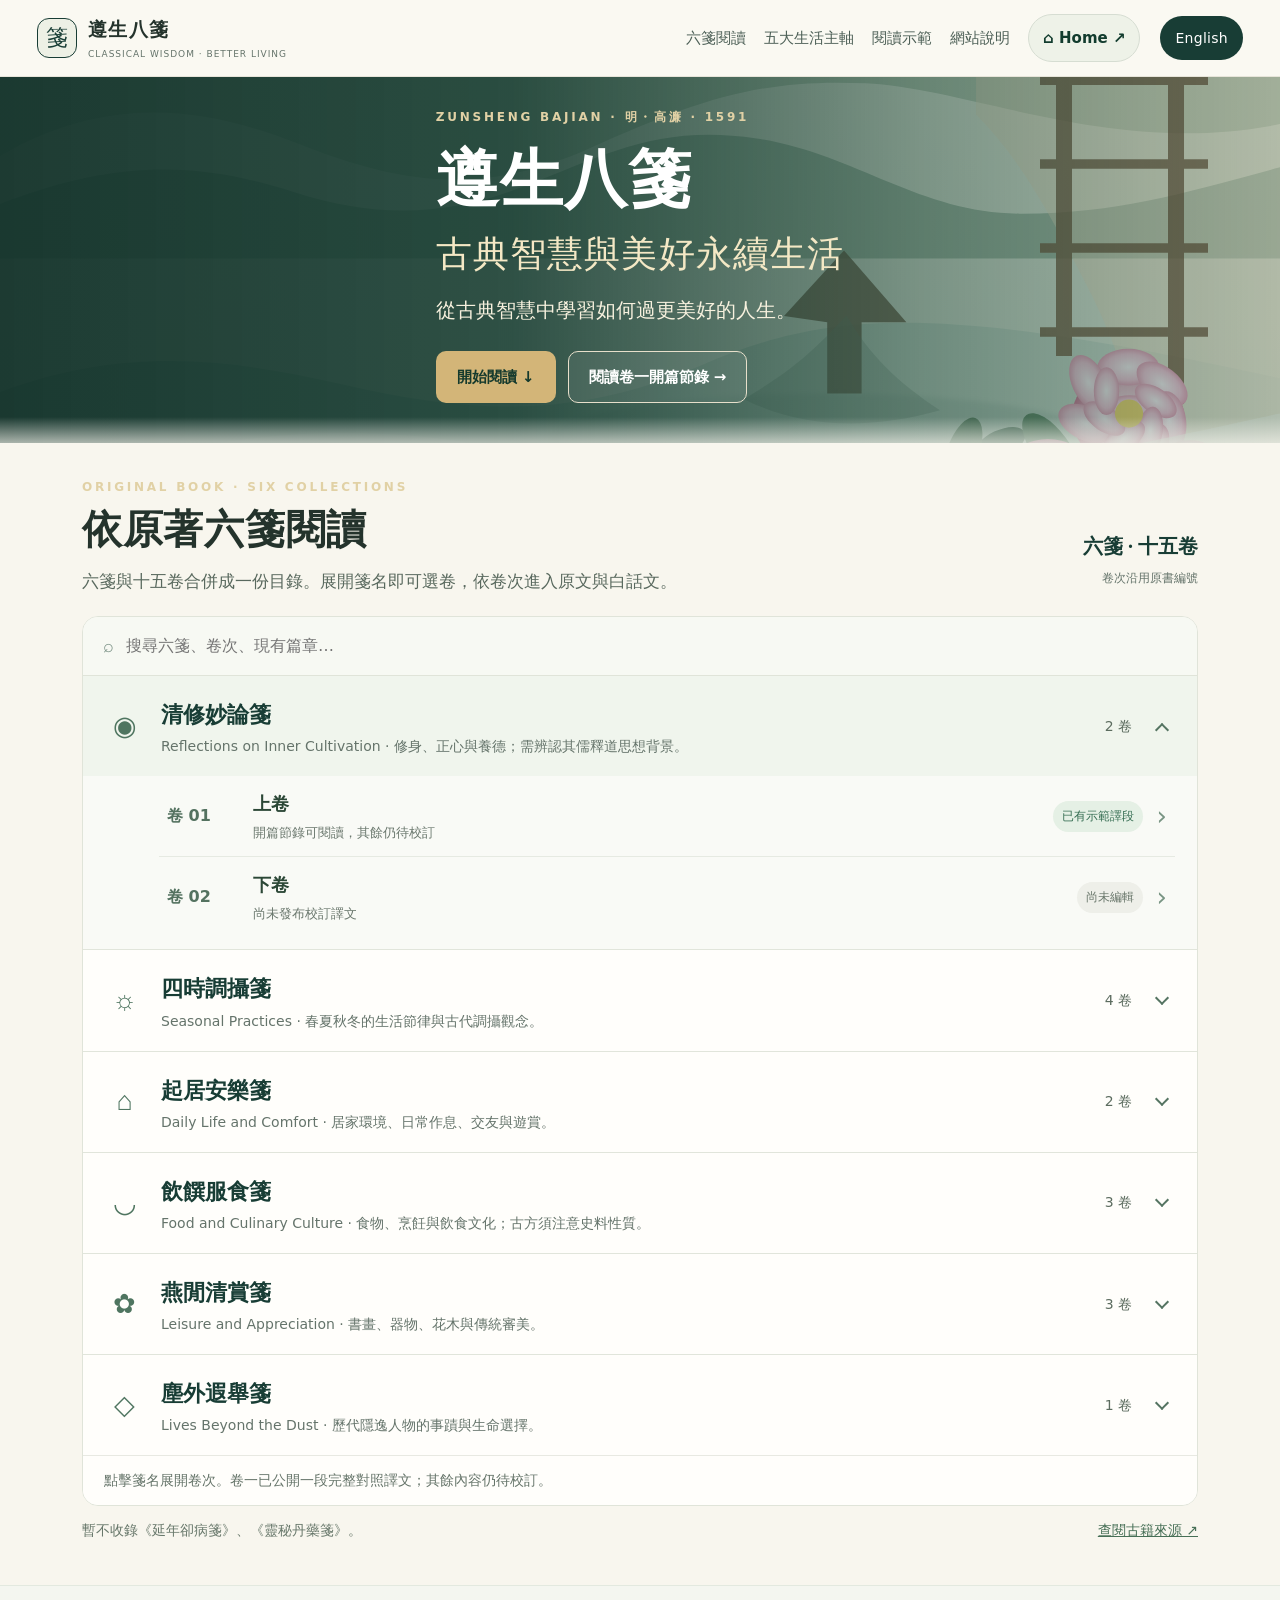
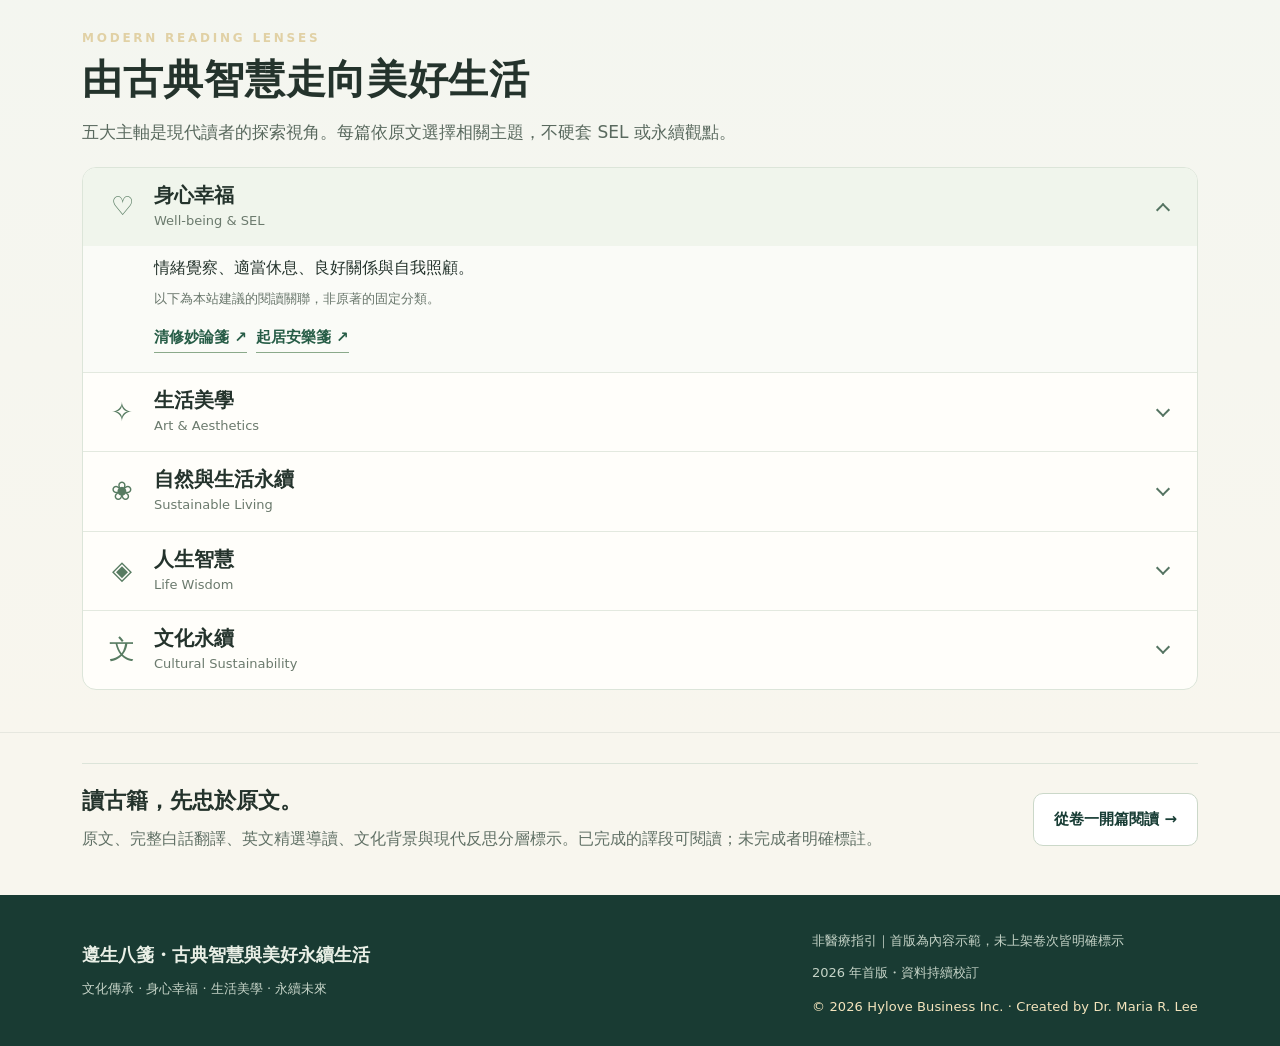
==== commit 82c094d7: "Add files via upload" ====
--- a/index.html
+++ b/index.html
@@ -20,6 +20,18 @@
 .about-dialog{border:1px solid #d7dfd2;border-radius:18px;background:var(--white);color:var(--ink);box-shadow:0 24px 78px #092e2290;width:min(700px,calc(100% - 24px));max-height:min(86vh,900px);padding:0}.about-dialog::backdrop{background:rgba(12,34,26,.64);backdrop-filter:blur(3px)}.about-dialog-content{padding:24px 26px 26px;max-height:84vh;overflow:auto}.about-head{display:flex;gap:16px;justify-content:space-between;align-items:flex-start}.about-head h2{margin:2px 0 12px;font-size:clamp(1.55rem,3vw,2.2rem)}.about-close{font-size:25px;line-height:1;border:1px solid #d7dfd2;border-radius:50%;width:39px;height:39px;background:#f5f7f1;color:#294737;flex-shrink:0}.about-close:hover{background:#e7eee2}.about-dialog p{font-size:16px;line-height:1.82;margin:0 0 11px}.about-dialog h3{font-size:18px;margin:16px 0 6px}.about-credit{background:#eaf0e7;border-radius:12px;padding:14px 17px;margin-top:16px;font-size:14px;line-height:1.72}.about-credit strong{display:block;font-size:15px}.footer-credit{display:block;margin-top:8px;font-size:13px;letter-spacing:.01em;color:#f4e4bd}
 @media(max-width:1000px){.header-nav{gap:12px}.book-grid{grid-template-columns:repeat(2,1fr)}.pillar-grid{grid-template-columns:repeat(3,1fr)}.volume-grid{grid-template-columns:repeat(2,1fr)}.content-split{grid-template-columns:1fr}.sidecard{position:static}}
 @media(max-width:740px){body{font-size:17px}.header-inner{min-height:66px;padding:10px 16px;gap:9px}.brand-name{font-size:16px}.brand-sub{font-size:8px}.brand-mark{width:35px;height:35px}.header-nav{display:none;position:absolute;top:66px;left:0;right:0;background:#faf9f3;padding:14px 20px 20px;border-bottom:1px solid var(--border);flex-direction:column;align-items:flex-start;gap:11px;box-shadow:var(--shadow)}.header-nav.open{display:flex}.mobile-menu{display:inline-block;margin-left:auto}.lang-btn{padding:8px 11px;font-size:12px}.hero{min-height:430px;background:linear-gradient(90deg,rgba(19,53,43,.95),rgba(23,62,46,.83) 58%,rgba(23,62,46,.4)),var(--garden) 72% center/cover no-repeat}.hero p{font-size:18px}.hero-inner{padding-top:44px;padding-bottom:44px}.shell{padding-left:17px;padding-right:17px}.main-section{padding:38px 0}.hero+.main-section{padding-top:24px}.section-head{display:block}.book-grid,.volume-grid,.article-columns,.note-list,.two-col,.content-split{grid-template-columns:1fr}.pillar-grid{grid-template-columns:repeat(2,1fr)}.callout{display:block;padding:20px 22px}.callout .btn{margin-top:16px}.footer-inner{display:block}.footer-inner>div+div{margin-top:12px}.content-card{padding:18px}.classical{font-size:19px;line-height:2}.sidecard{position:static;padding:16px}.page-head{padding:30px 0}.page-body{padding:24px 0 44px}.about-dialog-content{padding:20px}}
+
+
+/* v4: book-first, continuous reading */
+.hero{min-height:330px;background-position:right center}.hero::after{height:26px;background:linear-gradient(180deg,transparent,rgba(248,246,238,.65))}.hero-inner{padding-top:30px;padding-bottom:40px}.hero h1{font-size:clamp(2.45rem,4.9vw,4.1rem);margin:10px 0}.hero p{font-size:20px;margin:13px 0 22px}.main-section{padding:42px 0}.reading-directory{border-top:0;padding-top:32px}.directory-intro{display:flex;justify-content:space-between;gap:20px;align-items:end;margin-bottom:20px}.directory-intro h2{font-size:clamp(1.95rem,3.1vw,2.65rem);margin:5px 0 9px}.directory-intro p{color:#59695e;font-size:17px;max-width:850px;margin:0}.directory-meta{text-align:right;white-space:nowrap;padding-bottom:4px}.directory-meta strong{display:block;font:600 20px var(--serif);color:var(--green)}.directory-meta small{font-size:12px;color:var(--sub)}
+.directory-body{border:1px solid #e0e4d9;background:#fffefb;border-radius:16px;overflow:hidden}.directory-body .search-bar{margin:0;background:#f7f9f3;border:0;border-radius:0;padding:13px 20px;border-bottom:1px solid #e0e4d9}.collection-row{border-bottom:1px solid #e1e5db}.collection-row:last-of-type{border-bottom:0}.collection-row>summary{display:flex;align-items:center;gap:18px;list-style:none;padding:19px 23px;cursor:pointer;background:#fffefb}.collection-row>summary::-webkit-details-marker{display:none}.collection-row[open]>summary{background:#f0f5ed}.collection-row>summary:hover{background:#f0f5ed}.collection-icon{width:37px;height:37px;display:grid;place-items:center;font:27px var(--serif);color:#4f7560;flex-shrink:0}.collection-heading{display:flex;flex:1;min-width:0;flex-direction:column;gap:2px}.collection-heading strong{font-size:22px;font-family:var(--serif);color:var(--green)}.collection-heading small{font-size:14px;color:var(--sub);line-height:1.5}.volume-count{color:#5c6c5f;font-size:14px;white-space:nowrap}.chevron{border-right:2px solid #557462;border-bottom:2px solid #557462;transform:rotate(45deg);width:10px;height:10px;margin:0 7px 5px;flex-shrink:0}.collection-row[open]>summary .chevron,.theme-row[open]>summary .chevron{transform:rotate(225deg);margin-top:7px;margin-bottom:0}.collection-volumes{padding:0 22px 12px 76px;background:#f9faf6}.volume-reading-row{display:flex;align-items:center;gap:14px;padding:12px 8px;border-bottom:1px solid #e6eae2;color:var(--ink);text-decoration:none}.volume-reading-row:last-child{border-bottom:0}.volume-reading-row:hover{background:#eef5eb}.vol-number{color:#547260;font-size:16px;width:72px;flex-shrink:0;font-weight:700;white-space:nowrap}.vol-info{display:flex;flex-direction:column;gap:1px;flex:1;min-width:0}.vol-info strong{font-size:18px;color:#2b4736}.vol-info small{font-size:13px;color:#6b786e}.row-arrow{font-size:26px;color:#789483}.volume-reading-row .status{font-size:12px;padding:5px 9px}.directory-help{font-size:14px;color:#657469;margin:0;padding:12px 21px;background:#fffefb;border-top:1px solid #e8e9e2}.directory-footer{display:flex;align-items:center;gap:18px;flex-wrap:wrap;justify-content:space-between;margin-top:12px;font-size:14px;color:#68786b}.directory-footer a{color:#476f56}.volume-reading-row[hidden],.collection-row[hidden]{display:none}
+.life-themes{background:linear-gradient(180deg,#f4f6f0,#f8f6ee);border-top:1px solid #e3e9df}.themes-inline{display:grid;grid-template-columns:1fr;gap:0;border:1px solid #dce5d9;border-radius:14px;overflow:hidden;background:#fffefa}.theme-row{border-bottom:1px solid #e3e9df}.theme-row:last-child{border-bottom:0}.theme-row>summary{list-style:none;display:flex;align-items:center;gap:15px;padding:14px 22px;cursor:pointer}.theme-row>summary::-webkit-details-marker{display:none}.theme-row>summary:hover,.theme-row[open]>summary{background:#f0f5ec}.theme-symbol{font:26px var(--serif);width:34px;text-align:center;color:#577b61}.theme-row>summary span:nth-child(2){flex:1;min-width:0}.theme-row strong{display:block;font:600 20px var(--serif)}.theme-row small{display:block;color:#6b7a6d;font-size:13px}.theme-explain{padding:3px 24px 19px 71px;background:#fafbf7}.theme-explain p{font-size:16px;margin:5px 0}.theme-explain .theme-caution{color:#68766b;font-size:13px}.theme-links{display:flex;gap:9px;flex-wrap:wrap;margin-top:13px}.theme-book-link{text-decoration:none;border-bottom:1px solid #8aa98a;color:#275d47;font-size:15px;font-weight:600;padding-bottom:2px}
+.editorial-note{padding:30px 0 42px}.bottom-reading{display:flex;align-items:center;justify-content:space-between;gap:26px;border-top:1px solid #dce4d9;padding-top:22px}.bottom-reading strong{font:600 22px var(--serif)}.bottom-reading p{font-size:16px;margin:7px 0 0;color:#607065;max-width:800px}.bottom-reading .btn{flex-shrink:0}
+.volume-articles{margin:12px 0}.volume-article{padding:21px 23px;background:#fffefa;border-left:3px solid #7c9b84;border-bottom:1px solid #e0e5d8}.volume-article h3{font-size:24px;margin:5px 0}.volume-article .book-footer{max-width:600px;border:0;margin-top:2px;padding-top:4px}
+/* Join the article's text sections into a continuous reading sheet. */
+.content-split{grid-template-columns:minmax(0,1fr) 240px;gap:20px}.content-split main{background:#fffefa;border:1px solid #e2e6df;border-radius:15px;padding:16px 33px 22px;min-width:0}.content-split main>.content-card{background:transparent;border:0;border-radius:0;box-shadow:none;padding:25px 0 21px;border-bottom:1px solid #e5e8df;margin:0}.content-split main>.content-card:last-of-type{border-bottom:0}.content-split main>.article-image{margin:0 0 15px;aspect-ratio:16/6.8;max-height:350px;object-fit:cover}.content-split main>.publication-note{margin:0 0 8px}.content-split main>.content-card h2{font-size:27px;margin:4px 0 12px}.content-split .classical{font-size:22px;line-height:2}.content-split .modern{font-size:19px;line-height:1.95}.content-split .reflection-panel{padding:19px 22px}.content-split .sidecard{position:sticky;top:96px;background:#f6f9f3;border:1px solid #dce5d9;box-shadow:none}
+@media(max-width:1000px){.content-split{grid-template-columns:minmax(0,1fr)}.content-split .sidecard{position:static}}
+@media(max-width:740px){.hero{min-height:320px}.hero-inner{padding-top:29px;padding-bottom:33px}.hero h1{font-size:clamp(2.2rem,9vw,3.1rem)}.hero p{font-size:18px}.directory-intro{display:block}.directory-meta{display:none}.main-section{padding:31px 0}.reading-directory{padding-top:22px}.collection-row>summary{padding:15px 13px;gap:11px}.collection-icon{width:26px;font-size:23px}.collection-heading strong{font-size:20px}.collection-heading small{font-size:13px}.volume-count{font-size:12px}.collection-volumes{padding:0 12px 9px 16px}.volume-reading-row{gap:9px;padding:12px 4px}.vol-number{font-size:13px;width:60px}.vol-info strong{font-size:17px}.vol-info small{font-size:12px}.volume-reading-row .status{font-size:10px;max-width:82px;white-space:normal;text-align:center}.directory-body .search-bar{padding:12px 14px}.directory-help{padding:12px 14px}.theme-row>summary{padding:13px 14px;gap:11px}.theme-explain{padding:0 17px 16px 56px}.theme-row strong{font-size:19px}.theme-symbol{width:28px}.bottom-reading{display:block}.bottom-reading .btn{margin-top:14px}.content-split main{padding:12px 18px}.content-split main>.article-image{aspect-ratio:16/8.5}.content-split .classical{font-size:19px}.content-split .modern{font-size:18px}.content-split main>.content-card h2{font-size:24px}}
 
 </style>
 </head>
@@ -74,10 +86,10 @@
   ],
   articles: [{
     id:'qingxiu-opening',volume:1,book:'qingxiu',
-    titleZh:'高子開篇語：修身與養生',titleEn:'Gao Lian’s Opening Reflections on Cultivation',
+    titleZh:'清修妙論箋上｜卷首節錄（高子曰）',titleEn:'On Inner Cultivation · Volume I, Opening Excerpt',
     originalTitle:'清修妙論牋上・卷首「髙子曰」段',
-    titleNoteZh:'「高子開篇語」為本站編輯所加導讀標題，並非原書篇名。此頁完整翻譯該開篇段落，不代表卷一全文已完成。',
-    titleNoteEn:'The reading title is editorial, not an original chapter heading. This page translates only the opening passage, not all of Volume I.',
+    titleNoteZh:'原書題為《清修妙論牋上》；「卷首節錄（高子曰）」是本站為辨識選讀範圍加上的說明，不是原書的獨立篇名。本站僅完成此一段落，並非卷一全文。',
+    titleNoteEn:'The original heading is 清修妙論牋上. “Opening excerpt” identifies the selected passage; it is not a historical chapter title. Only this passage has been translated, not the entire volume.',
     leadZh:'養生不只是病後求方，也關乎平日修身、正心與實際行動。',
     leadEn:'Caring for life begins with everyday conduct, not only when illness appears.',
     pillars:['wisdom','wellbeing'],
@@ -134,7 +146,7 @@
 const status=(v)=>`<span class="status ${v.articles.length?'ready':''}">${excerptStatus(v)}</span>`;
 const label=(v)=>tr(v.labelZh,v.labelEn);
 function header(){
- el('site-header').innerHTML=`<div class="header-inner"><a class="brand" href="${root}index.html"><span class="brand-mark">箋</span><span><span class="brand-name">${tr('遵生八箋','Zunsheng Bajian')}</span><small class="brand-sub">CLASSICAL WISDOM · BETTER LIVING</small></span></a><button id="menu-button" class="mobile-menu" type="button" aria-controls="site-nav" aria-expanded="false">☰ <span class="sr-only">Menu</span></button><nav class="header-nav" id="site-nav" aria-label="Main navigation"><a href="${root}index.html">${tr('閱讀首頁','Reading home')}</a><a href="${root}index.html#library">${tr('六箋導覽','Six collections')}</a><a href="${root}index.html#themes">${tr('五大主軸','Five themes')}</a><a href="${root}index.html#volumes">${tr('十五卷目錄','Fifteen volumes')}</a><a href="${root}index.html#editorial">${tr('編輯原則','Editorial principles')}</a><button id="about-button" type="button" class="nav-about-button" aria-haspopup="dialog" aria-controls="about-dialog">${tr('網站說明','Description')}</button><a class="nav-home" href="https://www.hyloveclub.com/" target="_blank" rel="noopener noreferrer" aria-label="HyloveClub Home — www.hyloveclub.com">⌂ Home ↗</a></nav><button id="lang-button" class="lang-btn" type="button" aria-label="Switch website language">${lang==='zh'?'English':'繁體中文'}</button></div>`;
+ el('site-header').innerHTML=`<div class="header-inner"><a class="brand" href="${root}index.html"><span class="brand-mark">箋</span><span><span class="brand-name">${tr('遵生八箋','Zunsheng Bajian')}</span><small class="brand-sub">CLASSICAL WISDOM · BETTER LIVING</small></span></a><button id="menu-button" class="mobile-menu" type="button" aria-controls="site-nav" aria-expanded="false">☰ <span class="sr-only">Menu</span></button><nav class="header-nav" id="site-nav" aria-label="Main navigation"><a href="${root}index.html#library">${tr('六箋閱讀','Read the six collections')}</a><a href="${root}index.html#themes">${tr('五大生活主軸','Life themes')}</a><a href="${urlArticle(D.articles[0])}">${tr('閱讀示範','Reading sample')}</a><button id="about-button" type="button" class="nav-about-button" aria-haspopup="dialog" aria-controls="about-dialog">${tr('網站說明','Description')}</button><a class="nav-home" href="https://www.hyloveclub.com/" target="_blank" rel="noopener noreferrer" aria-label="HyloveClub Home — www.hyloveclub.com">⌂ Home ↗</a></nav><button id="lang-button" class="lang-btn" type="button" aria-label="Switch website language">${lang==='zh'?'English':'繁體中文'}</button></div>`;
  el('about-button').addEventListener('click',()=>{const d=el('about-dialog');if(d&&typeof d.showModal==='function')d.showModal();});
  el('lang-button').addEventListener('click',()=>{lang=lang==='zh'?'en':'zh';try{localStorage.setItem('zb-lang',lang);}catch(e){}render();});
  el('menu-button').addEventListener('click',()=>{const n=el('site-nav'),open=n.classList.toggle('open');el('menu-button').setAttribute('aria-expanded',String(open));});
@@ -158,26 +170,28 @@
 function volCard(v){const b=book(v.book);return `<a href="${urlVol(v)}" class="volume-link"><span><span class="vol-title">${tr('卷','Vol. ')}${v.num}${lang==='zh'?' · ': ' · '}${safe(tr(b.zh,b.en))}</span><span class="vol-sub" style="display:block">${safe(label(v))}</span></span>${status(v)}</a>`;}
 function bookVolumeNav(b){return `<div class="volume-grid">${b.volumes.map(n=>volCard(vol(n))).join('')}</div>`;}
 function heading(k,zh,en,descZh,descEn){return `<div class="section-head"><div><div class="eyebrow">${k}</div><h2>${tr(zh,en)}</h2><p>${tr(descZh,descEn)}</p></div></div>`;}
-function renderHome(){const pillars=D.pillars.map(p=>`<button type="button" class="pillar-card" data-theme="${p.id}" aria-label="${safe(tr(p.zh,p.en))}"><div class="pillar-symbol" aria-hidden="true">${p.icon}</div><h3>${safe(tr(p.zh,p.en))}</h3><small>${safe(lang==='zh'?p.en:p.zh)}</small><p>${safe(tr(p.descZh,p.descEn))}</p></button>`).join('');
-el('app').innerHTML=`
-<section class="hero"><div class="shell hero-inner"><div class="eyebrow">ZUNSHENG BAJIAN · 高濂 · 1591</div><h1>${tr('遵生八箋','Zunsheng Bajian')}<span class="lighter">${tr('古典智慧與美好永續生活','Classical Wisdom for Better Living')}</span></h1><p>${tr('從《遵生八箋》學習如何過更美好的人生。讀古籍、懂文化、賞生活之美，並以現代眼光思考幸福與永續。','Discover classical Chinese perspectives on how to live more thoughtfully—through original texts, modern Chinese interpretation, and concise English guides.')}</p><div class="cta-row"><a class="btn btn-primary" href="#library">${tr('探索六箋','Explore the collections')} ↗</a><a class="btn btn-ghost" href="#themes">${tr('閱讀主題導覽','Browse the life themes')} →</a><a class="btn btn-ghost" href="${urlArticle(D.articles[0])}">${tr('閱讀首篇示範','Read the first sample')} →</a></div></div></section>
-<section class="main-section" id="about"><div class="shell"><div class="eyebrow" style="color:#779783">OUR PURPOSE</div><h2 style="margin:10px 0 18px">${tr('傳承古典智慧，涵養幸福人生，共創永續未來','Preserving Wisdom. Enriching Lives. Inspiring a Sustainable Future.')}</h2><div class="two-col"><p>${tr('本網站同時面向古籍研究與一般讀者：保留可追溯的原文及卷次，提供完整的繁體白話譯文，並以生活智慧、SEL、藝術與永續等視角進行適度的當代對話。','This project serves researchers and everyday readers alike. It preserves traceable classical sources, offers full modern-Chinese translations of edited passages, and explores present-day relevance through well-being, SEL, aesthetics and sustainability.')}</p><p>${tr('古人的說法與現代解釋會分開標示。五大主軸是本站的閱讀視角，不是高濂原有的分類。未完成內容不冒充已完成。','Historical claims and modern reflections are labelled separately. The five themes are our editorial lens, not Gao Lian’s original taxonomy. Unfinished content is not presented as complete.')}</p></div></div></section>
-<section class="main-section" id="library"><div class="shell">${heading('01 · CLASSICAL COLLECTIONS','依六箋閱讀','Explore the Six Collections','依原書的篇目與卷次探索。本計畫暫不收錄《延年卻病箋》與《靈秘丹藥箋》。','Browse by the original collection and volume structure. Two primarily medical/alchemical collections are excluded from this edition.')}<div class="book-grid">${D.books.map(bookCard).join('')}</div><p class="mini-note" style="margin-top:18px">${tr('註：六箋涵蓋十五卷；其餘四卷暫不納入。卡片中的英文名稱為本站工作譯名。','Note: these six collections span 15 volumes. English collection names are provisional editorial translations.')}</p></div></section>
-<section class="main-section soft-section" id="themes"><div class="shell">${heading('02 · THEMATIC EXPLORATION','五大現代生活主軸','Five Lenses on Modern Life','古籍是主體，主題是探索的入口。點選主軸，可查看相關六箋的閱讀方向；這些對應屬編輯建議，並非逐篇結論。','Classical texts come first; themes are discovery paths. Select a theme for suggested collections, not assertions about each passage.')}<div class="pillar-grid">${pillars}</div><div id="theme-detail" aria-live="polite" style="margin-top:18px"></div></div></section>
-<section class="main-section" id="volumes"><div class="shell">${heading('03 · VOLUME DIRECTORY','十五卷閱讀目錄','Fifteen-Volume Directory','維持原書卷次編號，已有校訂示範與尚未完成的卷次分開標示。','Original volume numbers are preserved; sample content and unpublished material are clearly distinguished.')}<label for="vol-search" class="sr-only">${tr('搜尋卷次','Search volumes')}</label><div class="search-bar"><span aria-hidden="true">⌕</span><input id="vol-search" autocomplete="off" placeholder="${tr('搜尋卷次、六箋或已上架內容…','Search volumes, collections, or available content…')}"></div><div id="volume-list" class="volume-grid">${D.volumes.map(volCard).join('')}</div><div class="search-notice" id="search-notice">${tr('15 卷目錄；目前提供卷一開篇示範段落。','15 volumes listed; the opening passage of Volume I is currently available.')}</div></div></section>
-<section class="main-section"><div class="shell"><div class="callout"><div><div class="eyebrow">FIRST EDITED READING</div><h2>${tr('高子開篇語：心悟躬行','Gao Lian: Understanding and Practicing')}</h2><p>${tr('卷一《清修妙論牋》開篇段落：對照古文、完整白話翻譯、英文導讀、註解，以及現代生活反思。','Volume I opening passage with classical text, complete modern-Chinese rendering, English overview, notes and an open-ended reflection.')}</p></div><a href="${urlArticle(D.articles[0])}" class="btn btn-primary">${tr('開始閱讀','Start reading')} →</a></div></div></section>
-<section class="main-section" id="editorial"><div class="shell">${heading('04 · EDITORIAL STANDARDS','來源與編輯原則','Sources and Editorial Principles','學術嚴謹與大眾可讀性同樣重要。','Academic traceability and accessibility matter equally.')}<div class="two-col"><div class="content-card"><h3>${tr('文本與譯文','Text & Translation')}</h3><p>${tr('書目、卷次先以《四庫全書》本核對；原文字形與標點的編輯調整須明示。中文白話譯文以原文為準，不照抄現代出版社的譯著。英文先以逐篇精選導讀呈現，日後再視需要擴充。','Cataloguing uses the Siku Quanshu recension as a reference. Editorial punctuation is declared. Modern-Chinese translations are based on the source text; English provides selected guides rather than falsely claiming a full translation.')}</p></div><div class="content-card"><h3>${tr('現代詮釋與安全性','Interpretation & Context')}</h3><p>${tr('生活美學、SEL、永續等屬現代延伸，不能倒置為作者原意。涉及醫療、長壽、藥方或宇宙觀的說法，均須交代歷史背景與科學證據界線。','Themes such as SEL and sustainability are modern readings, not claims of original authorial intent. Medical, longevity and cosmological claims require historical context and must not be treated as proven science.')}</p></div></div><p class="publication-note">${tr('主要文獻：','Primary reference:')} <a href="${D.source}" target="_blank" rel="noopener noreferrer">${tr('維基文庫《遵生八牋》（四庫全書本）','Wikisource: Zunsheng Bajian (Siku Quanshu)')}</a> · <a href="${D.catalogSource}" target="_blank" rel="noopener noreferrer">${tr('日本國立情報學研究所書誌資料','CiNii Books bibliographic record')}</a></p></div></section>`;
- for(const b of document.querySelectorAll('[data-theme]')) b.addEventListener('click',()=>showTheme(b.dataset.theme));
- const search=el('vol-search'); search.addEventListener('input',()=>{const q=search.value.trim().toLowerCase(); const filtered=D.volumes.filter(v=>{const b=book(v.book);const arts=v.articles.map(article);const blob=[v.num,b.zh,b.en,v.labelZh,v.labelEn,...arts.flatMap(a=>[a.titleZh,a.titleEn,a.leadZh,a.summaryZh,a.original.join(''),a.translation.join('')])].join(' ').toLowerCase();return blob.includes(q)});el('volume-list').innerHTML=filtered.length?filtered.map(volCard).join(''):`<div class="no-results">${tr('查無符合項目（目前僅索引已上架的文字）。','No matches. Only published texts are indexed.')}</div>`;el('search-notice').textContent=tr(`顯示 ${filtered.length} / 15 卷`,`${filtered.length} / 15 volumes shown`);});
-}
-function showTheme(id){const p=D.pillars.find(p=>p.id===id);if(!p)return;el('theme-detail').innerHTML=`<div class="content-card" style="margin:0"><div class="kicker">${tr('主題探索建議','Suggested reading paths')}</div><h3 style="margin:4px 0 12px">${safe(tr(p.zh,p.en))}</h3><p>${safe(tr(p.descZh,p.descEn))}</p><div class="tag-row">${p.books.map(id=>{let b=book(id);return `<a class="tag" style="text-decoration:none" href="${linkBook(b)}">${safe(tr(b.zh,b.en))} ↗</a>`}).join('')}</div><div class="mini-note">${tr('這是策展對應，不表示相關卷內的每一篇都屬此主題。','These are editorial associations, not classifications of every passage.')}</div></div>`;}
+function renderHome(){
+ const renderVolumeRow=(v)=>`<a class="volume-reading-row" data-volume-search="${safe([v.num,book(v.book).zh,book(v.book).en,v.labelZh,v.labelEn,...v.articles.map(id=>article(id)?.titleZh||'')].join(' ').toLowerCase())}" href="${urlVol(v)}"><span class="vol-number">${tr('卷','Vol.')} ${String(v.num).padStart(2,'0')}</span><span class="vol-info"><strong>${safe(label(v))}</strong><small>${v.articles.length?tr('開篇節錄可閱讀，其餘仍待校訂','Opening excerpt available; the rest is being edited'):tr('尚未發布校訂譯文','No edited translation published yet')}</small></span>${status(v)}<span aria-hidden="true" class="row-arrow">›</span></a>`;
+ const collectionRows=D.books.map((b,i)=>{const vols=b.volumes.map(vol);return `<details class="collection-row" data-collection-id="${b.id}" ${i===0?'open':''}><summary><span class="collection-icon" aria-hidden="true">${b.icon}</span><span class="collection-heading"><strong>${safe(tr(b.zh,b.en))}</strong><small>${safe(lang==='zh'?b.en:b.zh)} · ${safe(tr(b.descZh,b.descEn))}</small></span><span class="volume-count">${tr(`${vols.length} 卷`,`${vols.length} ${vols.length===1?'volume':'volumes'}`)}</span><span class="chevron" aria-hidden="true"></span></summary><div class="collection-volumes">${vols.map(renderVolumeRow).join('')}</div></details>`;}).join('');
+ const thematicRows=D.pillars.map((p,i)=>`<details class="theme-row" ${i===0?'open':''}><summary><span class="theme-symbol" aria-hidden="true">${p.icon}</span><span><strong>${safe(tr(p.zh,p.en))}</strong><small>${safe(lang==='zh'?p.en:p.zh)}</small></span><span class="chevron" aria-hidden="true"></span></summary><div class="theme-explain"><p>${safe(tr(p.descZh,p.descEn))}</p><p class="theme-caution">${tr('以下為本站建議的閱讀關聯，非原著的固定分類。','These are optional editorial reading associations, not original classifications.')}</p><div class="theme-links">${p.books.map(id=>{const b=book(id);return `<a href="#library" class="theme-book-link" data-open-book="${id}">${safe(tr(b.zh,b.en))} ↗</a>`}).join('')}</div></div></details>`).join('');
+ el('app').innerHTML=`
+<section class="hero"><div class="shell hero-inner"><div class="eyebrow">ZUNSHENG BAJIAN · ${tr('明・高濂 · 1591','GAO LIAN · 1591')}</div><h1>${tr('遵生八箋','Zunsheng Bajian')}<span class="lighter">${tr('古典智慧與美好永續生活','Classical Wisdom for Better Living')}</span></h1><p>${tr('從古典智慧中學習如何過更美好的人生。','Learning to live better through classical wisdom.')}</p><div class="cta-row"><a class="btn btn-primary" href="#library">${tr('開始閱讀','Start reading')} ↓</a><a class="btn btn-ghost" href="${urlArticle(D.articles[0])}">${tr('閱讀卷一開篇節錄','Read the opening excerpt')} →</a></div></div></section>
+<section class="main-section reading-directory" id="library"><div class="shell"><div class="directory-intro"><div><div class="eyebrow">ORIGINAL BOOK · SIX COLLECTIONS</div><h2>${tr('依原著六箋閱讀','Read by the Six Original Collections')}</h2><p>${tr('六箋與十五卷合併成一份目錄。展開箋名即可選卷，依卷次進入原文與白話文。','Six collections and fifteen volumes in one continuous table of contents. Expand a collection and select a volume to read.')}</p></div><div class="directory-meta"><strong>${tr('六箋 · 十五卷','Six · Fifteen')}</strong><small>${tr('卷次沿用原書編號','Original volume numbers retained')}</small></div></div>
+<div class="directory-body"><label class="sr-only" for="vol-search">${tr('搜尋卷次與篇名','Search volumes')}</label><div class="search-bar"><span aria-hidden="true">⌕</span><input id="vol-search" type="search" autocomplete="off" placeholder="${tr('搜尋六箋、卷次、現有篇章…','Search collection, volume, or available passage…')}"></div><div class="collections" id="collections-list">${collectionRows}</div><p id="search-notice" class="directory-help" aria-live="polite">${tr('點擊箋名展開卷次。卷一已公開一段完整對照譯文；其餘內容仍待校訂。','Select a collection to reveal its volumes. One opening passage in Volume I is available; others await editing.')}</p></div>
+<div class="directory-footer"><span>${tr('暫不收錄《延年卻病箋》、《靈秘丹藥箋》。','Excludes the two medicine and alchemy collections for now.')}</span><a href="${D.source}" target="_blank" rel="noopener noreferrer">${tr('查閱古籍來源','Consult the classical source')} ↗</a></div></div></section>
+<section class="main-section life-themes" id="themes"><div class="shell"><div class="directory-intro"><div><div class="eyebrow">MODERN READING LENSES</div><h2>${tr('由古典智慧走向美好生活','Classical Wisdom for Modern Living')}</h2><p>${tr('五大主軸是現代讀者的探索視角。每篇依原文選擇相關主題，不硬套 SEL 或永續觀點。','Five contemporary themes offer optional paths for exploration. We do not force modern interpretations onto every classical passage.')}</p></div></div><div class="themes-inline">${thematicRows}</div></div></section>
+<section class="main-section editorial-note" id="editorial"><div class="shell"><div class="bottom-reading"><div><strong>${tr('讀古籍，先忠於原文。','Begin with the original text.')}</strong><p>${tr('原文、完整白話翻譯、英文精選導讀、文化背景與現代反思分層標示。已完成的譯段可閱讀；未完成者明確標註。','Original text, modern-Chinese translation, selected English guides, historical notes and modern reflections are clearly distinguished. Unfinished content is never presented as complete.')}</p></div><a href="${urlArticle(D.articles[0])}" class="btn btn-outline">${tr('從卷一開篇閱讀','Read the Volume I excerpt')} →</a></div></div></section>`;
+ const input=el('vol-search');
+ input.addEventListener('input',()=>{const q=input.value.toLowerCase().trim();let hitCount=0;document.querySelectorAll('.collection-row').forEach(group=>{const bookId=group.dataset.collectionId,b=book(bookId);const bookMatches=[b.zh,b.en,b.descZh,b.descEn].some(x=>x.toLowerCase().includes(q));let count=0;group.querySelectorAll('.volume-reading-row').forEach(row=>{const show=!q||bookMatches||row.dataset.volumeSearch.includes(q);row.hidden=!show;if(show)count++;});group.hidden=count===0;hitCount+=count;if(q&&count)group.open=true;});el('search-notice').textContent=q?tr(`找到 ${hitCount} 卷符合搜尋。`,`Found ${hitCount} matching volumes.`):tr('點擊箋名展開卷次。卷一已公開一段完整對照譯文；其餘內容仍待校訂。','Select a collection to reveal its volumes. One opening passage in Volume I is available; others await editing.');});
+ document.querySelectorAll('[data-open-book]').forEach(link=>link.addEventListener('click',()=>{const b=document.querySelector(`[data-collection-id="${link.dataset.openBook}"]`);if(b)b.open=true;}));
+}
 function renderVolume(){const v=vol(volNo);if(!v){el('app').innerHTML='<div class="shell page-body">Volume not found.</div>';return;}const b=book(v.book);const articles=v.articles.map(article).filter(Boolean);
-el('app').innerHTML=`<section class="page-head"><div class="shell"><div class="breadcrumb"><a href="${root}index.html">${tr('首頁','Home')}</a> / <a href="${root}index.html#library">${tr('六箋','Collections')}</a> / ${tr('卷','Vol. ')} ${v.num}</div><h1>${safe(tr(b.zh,b.en))} · ${safe(label(v))}</h1><p>${safe(tr(b.descZh,b.descEn))}</p><div class="tag-row"><span class="tag">${tr('原書卷','Original vol.')} ${v.num}</span><span class="tag">${tr('六箋十五卷計畫','Six collections · 15-volume project')}</span></div></div></section><div class="shell page-body"><div class="progress-banner">${articles.length?tr('本卷已有一段完整對照的示範譯文，卷內其他內容仍在編輯中。','One complete passage is available as a sample; the rest of this volume has not been edited.'):tr('本卷卷名與卷次已核對，但尚未發布經校對的篇章原文與白話翻譯。','This volume’s place in the catalog is checked; no fully edited passage has been published here yet.')}</div>${articles.length?`<div class="book-grid" style="grid-template-columns:repeat(auto-fit,minmax(270px,1fr))">${articles.map(a=>`<article class="book-card"><div class="eyebrow" style="color:#5d8d72">${tr('已上架示範段落','Edited sample passage')}</div><h3>${safe(tr(a.titleZh,a.titleEn))}</h3><p class="book-desc" style="margin-top:10px">${safe(tr(a.leadZh,a.leadEn))}</p><p class="mini-note">${safe(tr(a.titleNoteZh,a.titleNoteEn))}</p><div class="book-footer"><a href="${urlArticle(a)}" class="small-link">${tr('閱讀原文與譯文','Read original & translation')} →</a></div></article>`).join('')}</div>`:`<div class="empty-state"><div style="font:42px var(--serif);color:#8dab95">卷</div><h2>${tr('內容尚在校訂','Content not yet published')}</h2><p>${tr('為避免錯誤，我們不以摘要代替尚未校對的古文，也不預填未確認的篇目。您可以先查閱對應原典。','To protect accuracy, this page does not invent passages, translations or unverified chapter titles. You can consult the source text for now.')}</p><a href="${D.source}" class="btn btn-outline" target="_blank" rel="noopener noreferrer">${tr('查閱原文出處','Consult original source')} ↗</a></div>`}<hr class="subtle-rule"><h2>${tr('同箋其他卷次','Other Volumes in this Collection')}</h2>${bookVolumeNav(b)}<div class="source-links"><a href="${D.source}" target="_blank" rel="noopener noreferrer">${tr('版本與卷目出處：四庫全書本','Source: Siku Quanshu text')} ↗</a></div><p class="publication-note">${tr('卷名已核對，細部篇目將逐篇補充；未公開內容不代表古書缺頁。','Volume headings are verified. Unpublished sections reflect our editorial progress, not missing material in the original book.')}</p></div>`;
+el('app').innerHTML=`<section class="page-head"><div class="shell"><div class="breadcrumb"><a href="${root}index.html">${tr('首頁','Home')}</a> / <a href="${root}index.html#library">${tr('六箋','Collections')}</a> / ${tr('卷','Vol. ')} ${v.num}</div><h1>${safe(tr(b.zh,b.en))} · ${tr('卷','Vol. ')}${v.num}${lang==='zh'?'（'+safe(label(v))+'）':' · '+safe(label(v))}</h1><p>${safe(tr(b.descZh,b.descEn))}</p><div class="tag-row"><span class="tag">${tr('原書卷','Original vol.')} ${v.num}</span><span class="tag">${tr('六箋十五卷計畫','Six collections · 15-volume project')}</span></div></div></section><div class="shell page-body"><div class="progress-banner">${articles.length?tr('本卷已有一段完整對照的示範譯文，卷內其他內容仍在編輯中。','One complete passage is available as a sample; the rest of this volume has not been edited.'):tr('本卷卷名與卷次已核對，但尚未發布經校對的篇章原文與白話翻譯。','This volume’s place in the catalog is checked; no fully edited passage has been published here yet.')}</div>${articles.length?`<div class="volume-articles">${articles.map(a=>`<article class="volume-article"><div class="eyebrow" style="color:#5d8d72">${tr('已上架示範段落','Edited sample passage')}</div><h3>${safe(tr(a.titleZh,a.titleEn))}</h3><p class="book-desc" style="margin-top:10px">${safe(tr(a.leadZh,a.leadEn))}</p><p class="mini-note">${safe(tr(a.titleNoteZh,a.titleNoteEn))}</p><div class="book-footer"><a href="${urlArticle(a)}" class="small-link">${tr('閱讀原文與譯文','Read original & translation')} →</a></div></article>`).join('')}</div>`:`<div class="empty-state"><div style="font:42px var(--serif);color:#8dab95">卷</div><h2>${tr('內容尚在校訂','Content not yet published')}</h2><p>${tr('為避免錯誤，我們不以摘要代替尚未校對的古文，也不預填未確認的篇目。您可以先查閱對應原典。','To protect accuracy, this page does not invent passages, translations or unverified chapter titles. You can consult the source text for now.')}</p><a href="${D.source}" class="btn btn-outline" target="_blank" rel="noopener noreferrer">${tr('查閱原文出處','Consult original source')} ↗</a></div>`}<hr class="subtle-rule"><h2>${tr('同箋其他卷次','Other Volumes in this Collection')}</h2>${bookVolumeNav(b)}<div class="source-links"><a href="${D.source}" target="_blank" rel="noopener noreferrer">${tr('版本與卷目出處：四庫全書本','Source: Siku Quanshu text')} ↗</a></div><p class="publication-note">${tr('卷名已核對，細部篇目將逐篇補充；未公開內容不代表古書缺頁。','Volume headings are verified. Unpublished sections reflect our editorial progress, not missing material in the original book.')}</p></div>`;
 }
 function renderArticle(){const a=article(articleId);if(!a){el('app').innerHTML='<div class="shell page-body">Article not found.</div>';return;}const b=book(a.book),v=vol(a.volume);
 const noteItem=(n)=>`<div class="note-item"><dt>${safe(n.term)}</dt><dd>${safe(tr(n.definitionZh,n.definitionEn))}</dd></div>`;
 el('app').innerHTML=`<section class="page-head"><div class="shell"><div class="breadcrumb"><a href="${root}index.html">${tr('首頁','Home')}</a> / <a href="${urlVol(v)}">${safe(tr(b.zh,b.en))} · ${tr('卷','Vol.')} ${v.num}</a> / ${tr('開篇段落','Opening passage')}</div><div class="eyebrow" style="color:#60806c;margin-top:15px">${tr('原文對照・編輯示範','EDITED BILINGUAL READING SAMPLE')}</div><h1>${safe(tr(a.titleZh,a.titleEn))}</h1><p>${safe(tr(a.leadZh,a.leadEn))}</p><div class="tag-row">${a.pillars.map(id=>{let p=D.pillars.find(i=>i.id===id);return `<span class="tag">${safe(tr(p.zh,p.en))}</span>`}).join('')}<span class="tag">${tr('原書卷一','Original Vol. I')}</span></div></div></section>
-<div class="shell page-body"><div class="content-split"><main><img src="${gardenImage}" class="article-image" alt="${tr('竹影、書房與遠山湖水的彩色意境圖，無人物與文字','Illustrated lakeside study, bamboo and mountains with no people or text')}"><p class="publication-note">${safe(tr(a.titleNoteZh,a.titleNoteEn))}</p><div class="content-card" id="original"><div class="kicker">01 · CLASSICAL TEXT</div><h2>${tr('古籍原文','Classical Chinese Text')}</h2><p class="mini-note">${safe(a.originalTitle)} · ${tr('據四庫全書本整理標點','Punctuation supplied by editor')}</p><div class="classical">${a.original.map(x=>`<p>${safe(x)}</p>`).join('')}</div></div>
+<div class="shell page-body"><div class="content-split"><main><img src="${gardenImage}" class="article-image" alt="${tr('牡丹、庭園與山水的意境插畫，無人物與文字','Illustration of peonies, a classical garden and distant mountains, without people or text')}"><p class="publication-note">${safe(tr(a.titleNoteZh,a.titleNoteEn))}</p><div class="content-card" id="original"><div class="kicker">01 · CLASSICAL TEXT</div><h2>${tr('古籍原文','Classical Chinese Text')}</h2><p class="mini-note">${safe(a.originalTitle)} · ${tr('據四庫全書本整理標點','Punctuation supplied by editor')}</p><div class="classical">${a.original.map(x=>`<p>${safe(x)}</p>`).join('')}</div></div>
 <div class="content-card" id="translation"><div class="kicker">02 · MODERN CHINESE</div><h2>${tr('完整白話翻譯（本段）','Full Modern-Chinese Translation (This Passage)')}</h2>${a.translation.map(x=>`<p class="modern">${safe(x)}</p>`).join('')}<div class="context-warning">${tr('「完整」只指此處選定的開篇段落；不是《清修妙論箋》全卷翻譯。','“Full” means the opening passage shown above, not the complete volume.')}</div></div>
 <div class="content-card" id="english"><div class="kicker">03 · ENGLISH HIGHLIGHTS</div><h2>English Highlights</h2><p>${safe(a.summaryEn)}</p><p class="publication-note">${tr('英文為精選導讀，非原文逐句英譯。','English is a concise editorial introduction, not a line-by-line translation.')}</p></div>
 <div class="content-card" id="notes"><div class="kicker">04 · HISTORICAL CONTEXT</div><h2>${tr('文化背景與詞語註解','Cultural Notes')}</h2><div class="note-list">${a.notes.map(noteItem).join('')}</div></div>
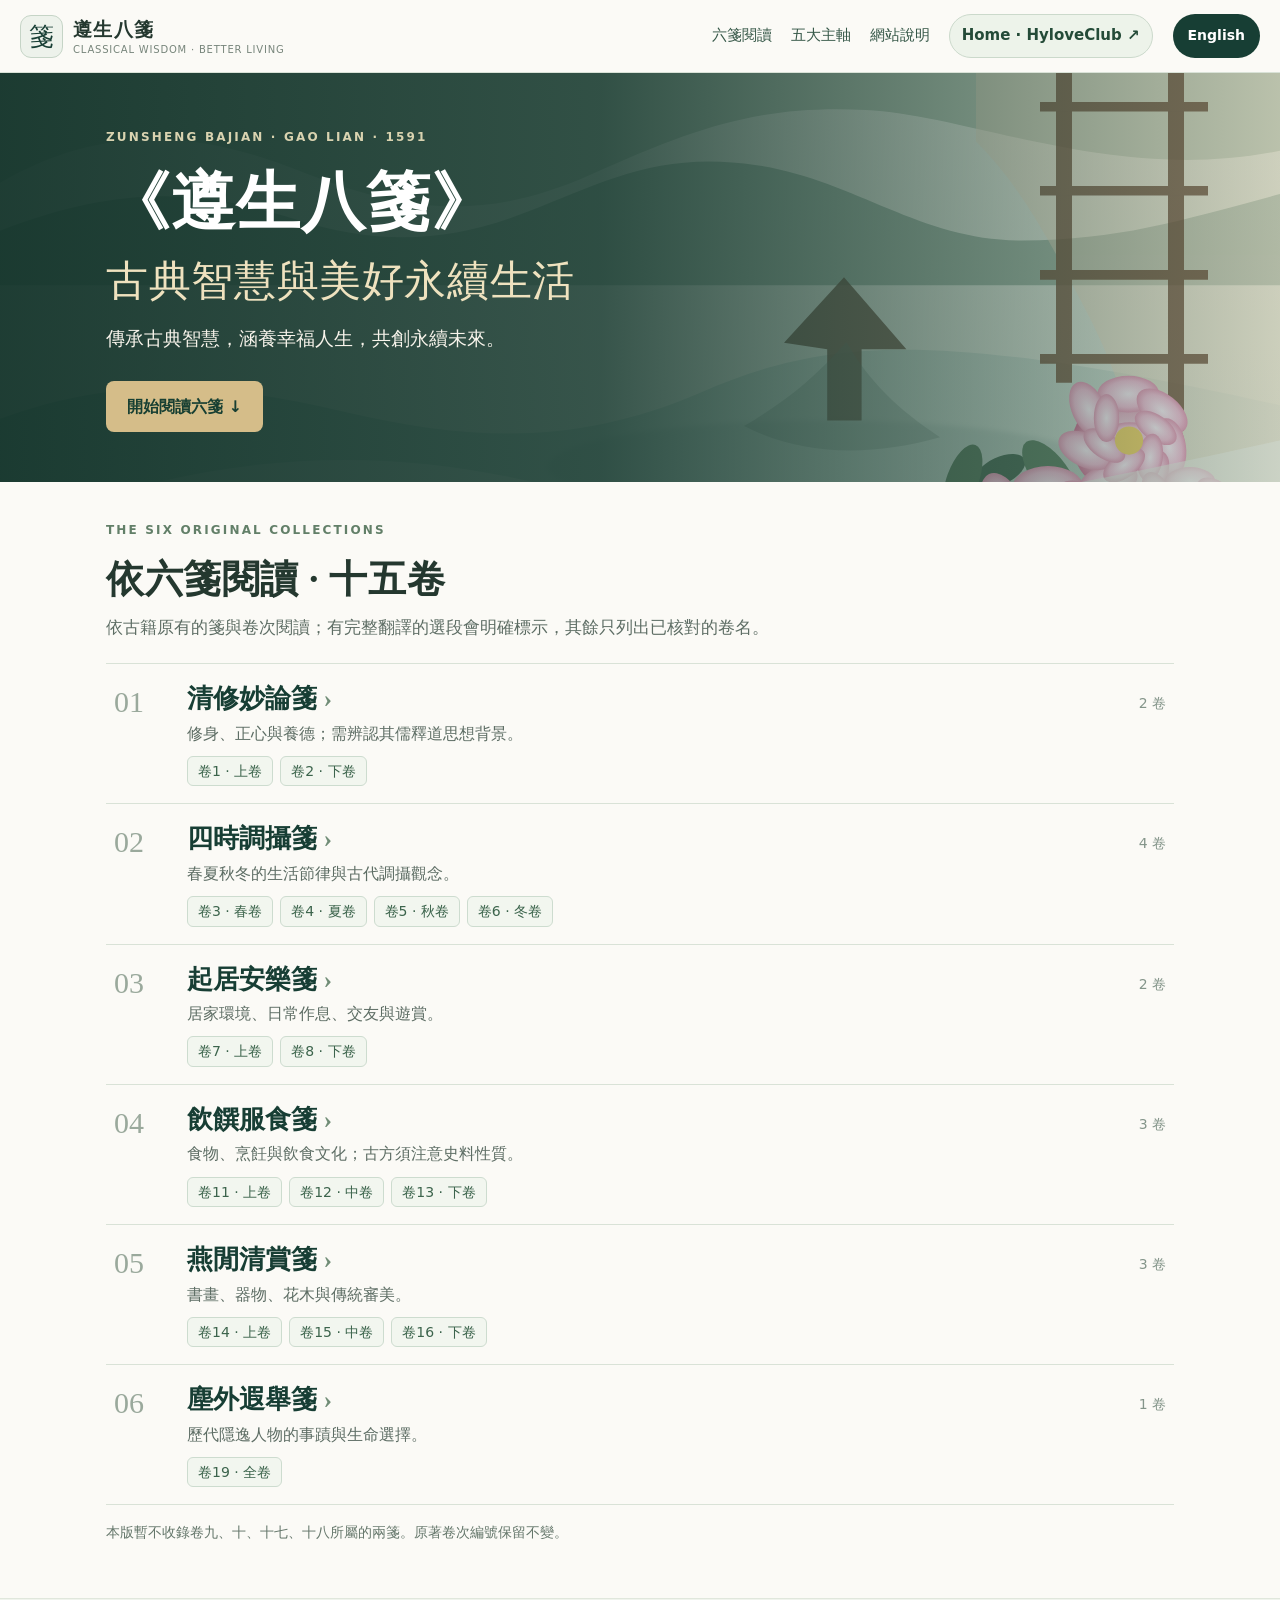
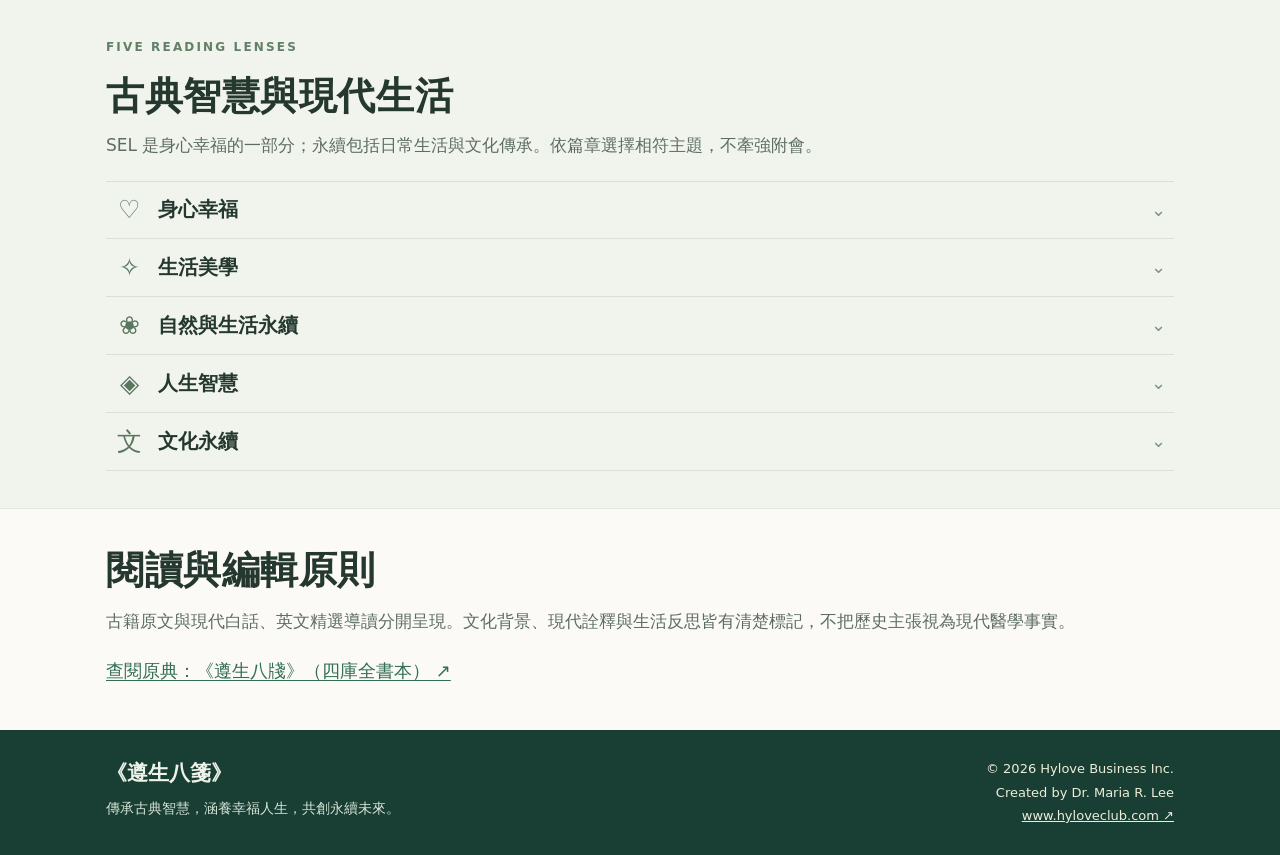
==== commit f47e8b38: "Add files via upload" ====
--- a/index.html
+++ b/index.html
@@ -1,208 +1,18 @@
-<!doctype html>
-<html lang="zh-Hant">
-<head>
-<meta charset="utf-8">
-<meta name="viewport" content="width=device-width,initial-scale=1">
-<meta name="theme-color" content="#183d35">
-<meta name="description" content="《遵生八箋》古典智慧與美好永續生活：原文、白話翻譯、英文精選導讀與現代幸福、美學及文化永續的閱讀平台。">
-<title>遵生八箋｜古典智慧與美好永續生活</title>
-<style>
-:root{--green:#183d35;--green2:#315d50;--jade:#7e9e86;--ink:#24332c;--sub:#65746b;--paper:#f8f6ee;--cream:#f1eee2;--white:#fffefa;--gold:#c3a46a;--border:#e2e4d9;--shadow:0 12px 28px rgba(18,58,46,.045);--serif:'Noto Serif TC','Songti TC','PMingLiU',Georgia,serif;--sans:'Noto Sans TC','PingFang TC','Microsoft JhengHei',system-ui,sans-serif}
-*{box-sizing:border-box}html{scroll-behavior:smooth;scroll-padding-top:92px}body{margin:0;background:var(--paper);color:var(--ink);font-family:var(--sans);line-height:1.78;font-size:18px}a{color:inherit}button,input{font:inherit}button{cursor:pointer}img{max-width:100%;display:block}p{margin:0 0 .95em}h1,h2,h3{font-family:var(--serif);font-weight:600;line-height:1.34;letter-spacing:.018em}h1{font-size:clamp(2.4rem,5vw,4.35rem)}h2{font-size:clamp(1.95rem,3.4vw,3rem)}h3{font-size:1.34rem}.shell{max-width:1160px;margin:0 auto;padding:0 22px}.sr-only{position:absolute;width:1px;height:1px;overflow:hidden;clip:rect(0,0,0,0)}
-.site-header{position:sticky;top:0;z-index:99;background:rgba(250,249,242,.97);border-bottom:1px solid #e7e5da;backdrop-filter:blur(16px)}.header-inner{max-width:1250px;margin:auto;min-height:76px;padding:10px 22px;display:flex;align-items:center;gap:20px}.brand{display:flex;gap:11px;align-items:center;text-decoration:none;flex-shrink:0}.brand-mark{width:40px;height:40px;border:1px solid var(--green);border-radius:12px;display:grid;place-items:center;color:var(--green);font:22px var(--serif);background:#edf0e5}.brand-name{font:700 19px var(--serif);letter-spacing:.07em}.brand-sub{display:block;font-size:9px;color:var(--sub);letter-spacing:.11em;white-space:nowrap}.header-nav{display:flex;gap:18px;align-items:center;margin-left:auto}.header-nav a,.nav-about-button{font-size:15px;text-decoration:none;color:#4d6057;white-space:nowrap;background:none;border:0;padding:0}.header-nav a:hover,.nav-about-button:hover{color:#1b6e53}.nav-home{display:inline-flex;align-items:center;gap:5px;padding:10px 14px!important;border:1px solid #d6ddd2!important;border-radius:999px;background:#eef2e8!important;color:#123c2e!important;font-weight:700}.lang-btn{background:var(--green);border:0;border-radius:999px;padding:10px 15px;color:#fff;font-size:14px;white-space:nowrap;letter-spacing:.02em}.mobile-menu{display:none;border:1px solid var(--border);background:white;border-radius:8px;padding:7px 10px}
-.hero{position:relative;overflow:hidden;background:linear-gradient(90deg,rgba(18,49,41,.95) 0%,rgba(22,59,48,.88) 40%,rgba(25,64,50,.52) 72%,rgba(25,64,50,.28) 100%),var(--garden) right center/cover no-repeat;min-height:500px;color:#fff;display:flex;align-items:center}.hero::after{content:'';position:absolute;left:0;right:0;bottom:0;height:90px;background:linear-gradient(180deg,transparent,rgba(248,246,238,.92))}.hero-inner{position:relative;z-index:1;padding-top:54px;padding-bottom:56px}.eyebrow{font-size:12px;letter-spacing:.23em;color:#e1d1a5;text-transform:uppercase;font-weight:700}.hero h1{max-width:650px;margin:14px 0 8px}.hero h1 .lighter{display:block;font-weight:400;font-size:.58em;color:#f4e8c5;margin-top:8px}.hero p{font-size:21px;max-width:640px;color:#f7f1de;line-height:1.82;margin:18px 0 24px}.cta-row{display:flex;gap:12px;flex-wrap:wrap}.btn{display:inline-flex;align-items:center;justify-content:center;gap:7px;text-decoration:none;border:1px solid transparent;padding:12px 20px;border-radius:10px;font-weight:700;font-size:15px;transition:.2s}.btn-primary{background:#d3b578;color:#153a2d}.btn-primary:hover{background:#edcc8b}.btn-ghost{border-color:#e7dfcb;color:#fff;background:rgba(255,255,255,.07)}.btn-ghost:hover{background:rgba(255,255,255,.15)}.btn-outline{background:#fff;color:var(--green);border:1px solid #cbd8c9}.btn-outline:hover{background:#eff4ec}
-.main-section{padding:48px 0;border-top:1px solid #e6e7df}.hero+.main-section{border-top:0;padding-top:34px}.section-head{display:flex;justify-content:space-between;gap:20px;align-items:end;margin-bottom:18px}.section-head .eyebrow{color:#698b77}.section-head h2{margin:6px 0 6px}.section-head p{color:var(--sub);max-width:620px;margin:0;font-size:16px}.mini-note{color:var(--sub);font-size:14px;line-height:1.7}
-.book-grid{display:grid;grid-template-columns:repeat(3,minmax(0,1fr));gap:14px}.book-card{border:1px solid var(--border);border-radius:14px;background:rgba(255,254,250,.94);padding:21px;min-height:210px;box-shadow:none;transition:.2s;display:flex;flex-direction:column}.book-card:hover{transform:translateY(-2px);border-color:#c6d3c7;background:#fff}.book-icon{width:44px;height:44px;border-radius:12px;background:#edf2e8;color:var(--green2);display:grid;place-items:center;font-size:23px;margin-bottom:11px}.book-card h3{margin:0;font-size:24px}.book-en{font-size:13px;color:var(--sub);margin:2px 0 12px;line-height:1.45}.book-desc{font-size:16px;color:#57695d;margin-bottom:14px;line-height:1.72}.book-footer{margin-top:auto;display:flex;align-items:center;justify-content:space-between;border-top:1px solid var(--border);padding-top:10px;gap:9px}.small-link{color:#356950;text-decoration:none;font-weight:700;font-size:14px}.small-link:hover{text-decoration:underline}.stat-pill{font-size:12px;border-radius:999px;padding:3px 10px;background:#edf3ed;color:#42604e;white-space:nowrap}
-.soft-section{background:linear-gradient(180deg,#f3f6f1,#edf2ea)}.pillar-grid{display:grid;grid-template-columns:repeat(5,minmax(0,1fr));gap:12px}.pillar-card{border:1px solid #d9e4d7;background:#fcfdf9;border-radius:14px;padding:18px 14px;text-align:center;min-height:176px;box-shadow:none}.pillar-symbol{font-size:31px;color:#668d75;height:46px}.pillar-card h3{font-size:17px;margin:4px 0}.pillar-card small{font-size:12px;color:var(--sub);display:block}.pillar-card p{font-size:13px;color:#5e6e63;margin:8px 0 0;line-height:1.66}.callout{background:linear-gradient(135deg,#1e493d,#183d35);color:#fff;border-radius:16px;padding:24px 28px;display:flex;gap:20px;align-items:center;justify-content:space-between;box-shadow:none}.callout h2{margin:3px 0 8px;font-size:30px}.callout p{max-width:700px;color:#e1eee6;margin:0;font-size:17px}.callout .btn{flex-shrink:0}
-.volume-grid{display:grid;grid-template-columns:repeat(3,1fr);gap:10px}.volume-link{text-decoration:none;background:#fffef9;border:1px solid var(--border);border-radius:12px;padding:14px 15px;display:flex;justify-content:space-between;align-items:center;gap:10px;min-height:76px;box-shadow:none}.volume-link:hover{border-color:#8ba99a;background:#f7fbf6}.volume-link .vol-title{font-weight:700;font-size:16px}.volume-link .vol-sub{font-size:13px;color:var(--sub)}.status{font-size:11px;white-space:nowrap;color:#68766a;background:#eeefe9;padding:4px 8px;border-radius:20px}.status.ready{color:#356d52;background:#e5f0e5}.search-bar{display:flex;align-items:center;gap:10px;background:#fff;border:1px solid var(--border);padding:12px 15px;border-radius:10px;margin:0 0 16px}.search-bar span{color:#799084;font-size:18px}.search-bar input{border:0;outline:0;flex:1;min-width:0;background:transparent;font-size:16px}.search-notice{font-size:14px;color:var(--sub);margin:10px 0}
-.footer{background:#193b33;color:#e9efe6;padding:28px 0}.footer-inner{display:flex;justify-content:space-between;gap:22px;align-items:center}.footer a{color:#e9efe6}.footer small{color:#c5d3c7;font-size:13px}
-.page-head{position:relative;padding:40px 0 32px;background:linear-gradient(120deg,#dfe9dd,#f6f4ea);border-bottom:1px solid var(--border)}.page-head h1{font-size:clamp(2.15rem,4vw,3.35rem);margin:12px 0}.breadcrumb{font-size:14px;color:#53705f}.breadcrumb a{color:#427055}.page-head p{max-width:840px;color:#526c5b;font-size:18px}.page-body{padding:34px 0 56px}.content-card{border:1px solid var(--border);border-radius:14px;background:rgba(255,254,250,.96);box-shadow:none;padding:24px;margin-bottom:14px}.content-card h2{font-size:1.7rem;margin:0 0 10px}.content-card h3{margin:14px 0 8px}.content-card .kicker{font-size:12px;letter-spacing:.12em;color:#639072;font-weight:700}.article-columns{display:grid;grid-template-columns:1fr 1fr;gap:16px}.classical{font-family:var(--serif);font-size:22px;line-height:2.12;letter-spacing:.02em;color:#314638}.modern{font-size:18px;line-height:1.92;white-space:normal}.article-image{border-radius:14px;overflow:hidden;aspect-ratio:16/9;object-fit:cover;width:100%;margin:10px 0 14px}.tag-row{display:flex;gap:7px;flex-wrap:wrap;margin:10px 0 14px}.tag{border:1px solid #cdddcf;background:#ecf3e9;color:#3c6c53;font-size:13px;border-radius:99px;padding:5px 10px}.article-section-heading{font-size:1.45rem;border-left:4px solid #c4a66b;padding-left:12px}.note-list{display:grid;grid-template-columns:1fr 1fr;gap:12px}.note-item{background:#f4f6f0;border-radius:10px;padding:14px}.note-item dt{font-weight:700}.note-item dd{margin:5px 0 0;color:#5f7063;font-size:15px}.context-warning{border-left:3px solid #b28d61;background:#f8f0e1;padding:15px 18px;border-radius:0 10px 10px 0;color:#66553d;font-size:15px}.reflection-panel{background:#edf4ed;border-radius:14px;padding:22px}.reflection-panel strong{color:#245541}.reflection-panel .answer{margin-top:16px}.quote-line{font:25px/1.7 var(--serif);color:var(--green)}.source-links{display:flex;gap:10px;flex-wrap:wrap;margin-top:14px}.source-links a{font-size:14px;color:#346b50;word-break:break-all}.empty-state{text-align:center;border:1px dashed #bccfc1;background:#f4f7f0;border-radius:16px;padding:46px 22px}.empty-state h2{margin:10px 0}.empty-state p{max-width:600px;margin:0 auto 18px;color:var(--sub)}.progress-banner{background:#f0f5ed;border:1px solid #d7e3d5;border-radius:12px;padding:14px 18px;color:#466c50;font-size:15px;margin:16px 0}.publication-note{font-size:14px;color:#687669}.two-col{display:grid;grid-template-columns:1fr 1fr;gap:18px}.plain-list{padding-left:22px}.plain-list li{margin:8px 0}.page-body a{text-underline-offset:3px}.no-results{padding:18px;background:#f3f4ef;border-radius:12px;color:var(--sub)}.content-split{display:grid;grid-template-columns:minmax(0,1.75fr) minmax(260px,.9fr);gap:18px}.sidecard{align-self:start;position:sticky;top:100px;background:rgba(255,254,250,.92);padding:18px;border:1px solid var(--border);border-radius:14px}.sidecard h3{margin-top:0;font-size:1.2rem}.sidecard a{display:block;font-size:14px;margin:9px 0;color:#3f7255}.subtle-rule{border:0;border-top:1px solid var(--border);margin:18px 0}
-.about-dialog{border:1px solid #d7dfd2;border-radius:18px;background:var(--white);color:var(--ink);box-shadow:0 24px 78px #092e2290;width:min(700px,calc(100% - 24px));max-height:min(86vh,900px);padding:0}.about-dialog::backdrop{background:rgba(12,34,26,.64);backdrop-filter:blur(3px)}.about-dialog-content{padding:24px 26px 26px;max-height:84vh;overflow:auto}.about-head{display:flex;gap:16px;justify-content:space-between;align-items:flex-start}.about-head h2{margin:2px 0 12px;font-size:clamp(1.55rem,3vw,2.2rem)}.about-close{font-size:25px;line-height:1;border:1px solid #d7dfd2;border-radius:50%;width:39px;height:39px;background:#f5f7f1;color:#294737;flex-shrink:0}.about-close:hover{background:#e7eee2}.about-dialog p{font-size:16px;line-height:1.82;margin:0 0 11px}.about-dialog h3{font-size:18px;margin:16px 0 6px}.about-credit{background:#eaf0e7;border-radius:12px;padding:14px 17px;margin-top:16px;font-size:14px;line-height:1.72}.about-credit strong{display:block;font-size:15px}.footer-credit{display:block;margin-top:8px;font-size:13px;letter-spacing:.01em;color:#f4e4bd}
-@media(max-width:1000px){.header-nav{gap:12px}.book-grid{grid-template-columns:repeat(2,1fr)}.pillar-grid{grid-template-columns:repeat(3,1fr)}.volume-grid{grid-template-columns:repeat(2,1fr)}.content-split{grid-template-columns:1fr}.sidecard{position:static}}
-@media(max-width:740px){body{font-size:17px}.header-inner{min-height:66px;padding:10px 16px;gap:9px}.brand-name{font-size:16px}.brand-sub{font-size:8px}.brand-mark{width:35px;height:35px}.header-nav{display:none;position:absolute;top:66px;left:0;right:0;background:#faf9f3;padding:14px 20px 20px;border-bottom:1px solid var(--border);flex-direction:column;align-items:flex-start;gap:11px;box-shadow:var(--shadow)}.header-nav.open{display:flex}.mobile-menu{display:inline-block;margin-left:auto}.lang-btn{padding:8px 11px;font-size:12px}.hero{min-height:430px;background:linear-gradient(90deg,rgba(19,53,43,.95),rgba(23,62,46,.83) 58%,rgba(23,62,46,.4)),var(--garden) 72% center/cover no-repeat}.hero p{font-size:18px}.hero-inner{padding-top:44px;padding-bottom:44px}.shell{padding-left:17px;padding-right:17px}.main-section{padding:38px 0}.hero+.main-section{padding-top:24px}.section-head{display:block}.book-grid,.volume-grid,.article-columns,.note-list,.two-col,.content-split{grid-template-columns:1fr}.pillar-grid{grid-template-columns:repeat(2,1fr)}.callout{display:block;padding:20px 22px}.callout .btn{margin-top:16px}.footer-inner{display:block}.footer-inner>div+div{margin-top:12px}.content-card{padding:18px}.classical{font-size:19px;line-height:2}.sidecard{position:static;padding:16px}.page-head{padding:30px 0}.page-body{padding:24px 0 44px}.about-dialog-content{padding:20px}}
-
-
-/* v4: book-first, continuous reading */
-.hero{min-height:330px;background-position:right center}.hero::after{height:26px;background:linear-gradient(180deg,transparent,rgba(248,246,238,.65))}.hero-inner{padding-top:30px;padding-bottom:40px}.hero h1{font-size:clamp(2.45rem,4.9vw,4.1rem);margin:10px 0}.hero p{font-size:20px;margin:13px 0 22px}.main-section{padding:42px 0}.reading-directory{border-top:0;padding-top:32px}.directory-intro{display:flex;justify-content:space-between;gap:20px;align-items:end;margin-bottom:20px}.directory-intro h2{font-size:clamp(1.95rem,3.1vw,2.65rem);margin:5px 0 9px}.directory-intro p{color:#59695e;font-size:17px;max-width:850px;margin:0}.directory-meta{text-align:right;white-space:nowrap;padding-bottom:4px}.directory-meta strong{display:block;font:600 20px var(--serif);color:var(--green)}.directory-meta small{font-size:12px;color:var(--sub)}
-.directory-body{border:1px solid #e0e4d9;background:#fffefb;border-radius:16px;overflow:hidden}.directory-body .search-bar{margin:0;background:#f7f9f3;border:0;border-radius:0;padding:13px 20px;border-bottom:1px solid #e0e4d9}.collection-row{border-bottom:1px solid #e1e5db}.collection-row:last-of-type{border-bottom:0}.collection-row>summary{display:flex;align-items:center;gap:18px;list-style:none;padding:19px 23px;cursor:pointer;background:#fffefb}.collection-row>summary::-webkit-details-marker{display:none}.collection-row[open]>summary{background:#f0f5ed}.collection-row>summary:hover{background:#f0f5ed}.collection-icon{width:37px;height:37px;display:grid;place-items:center;font:27px var(--serif);color:#4f7560;flex-shrink:0}.collection-heading{display:flex;flex:1;min-width:0;flex-direction:column;gap:2px}.collection-heading strong{font-size:22px;font-family:var(--serif);color:var(--green)}.collection-heading small{font-size:14px;color:var(--sub);line-height:1.5}.volume-count{color:#5c6c5f;font-size:14px;white-space:nowrap}.chevron{border-right:2px solid #557462;border-bottom:2px solid #557462;transform:rotate(45deg);width:10px;height:10px;margin:0 7px 5px;flex-shrink:0}.collection-row[open]>summary .chevron,.theme-row[open]>summary .chevron{transform:rotate(225deg);margin-top:7px;margin-bottom:0}.collection-volumes{padding:0 22px 12px 76px;background:#f9faf6}.volume-reading-row{display:flex;align-items:center;gap:14px;padding:12px 8px;border-bottom:1px solid #e6eae2;color:var(--ink);text-decoration:none}.volume-reading-row:last-child{border-bottom:0}.volume-reading-row:hover{background:#eef5eb}.vol-number{color:#547260;font-size:16px;width:72px;flex-shrink:0;font-weight:700;white-space:nowrap}.vol-info{display:flex;flex-direction:column;gap:1px;flex:1;min-width:0}.vol-info strong{font-size:18px;color:#2b4736}.vol-info small{font-size:13px;color:#6b786e}.row-arrow{font-size:26px;color:#789483}.volume-reading-row .status{font-size:12px;padding:5px 9px}.directory-help{font-size:14px;color:#657469;margin:0;padding:12px 21px;background:#fffefb;border-top:1px solid #e8e9e2}.directory-footer{display:flex;align-items:center;gap:18px;flex-wrap:wrap;justify-content:space-between;margin-top:12px;font-size:14px;color:#68786b}.directory-footer a{color:#476f56}.volume-reading-row[hidden],.collection-row[hidden]{display:none}
-.life-themes{background:linear-gradient(180deg,#f4f6f0,#f8f6ee);border-top:1px solid #e3e9df}.themes-inline{display:grid;grid-template-columns:1fr;gap:0;border:1px solid #dce5d9;border-radius:14px;overflow:hidden;background:#fffefa}.theme-row{border-bottom:1px solid #e3e9df}.theme-row:last-child{border-bottom:0}.theme-row>summary{list-style:none;display:flex;align-items:center;gap:15px;padding:14px 22px;cursor:pointer}.theme-row>summary::-webkit-details-marker{display:none}.theme-row>summary:hover,.theme-row[open]>summary{background:#f0f5ec}.theme-symbol{font:26px var(--serif);width:34px;text-align:center;color:#577b61}.theme-row>summary span:nth-child(2){flex:1;min-width:0}.theme-row strong{display:block;font:600 20px var(--serif)}.theme-row small{display:block;color:#6b7a6d;font-size:13px}.theme-explain{padding:3px 24px 19px 71px;background:#fafbf7}.theme-explain p{font-size:16px;margin:5px 0}.theme-explain .theme-caution{color:#68766b;font-size:13px}.theme-links{display:flex;gap:9px;flex-wrap:wrap;margin-top:13px}.theme-book-link{text-decoration:none;border-bottom:1px solid #8aa98a;color:#275d47;font-size:15px;font-weight:600;padding-bottom:2px}
-.editorial-note{padding:30px 0 42px}.bottom-reading{display:flex;align-items:center;justify-content:space-between;gap:26px;border-top:1px solid #dce4d9;padding-top:22px}.bottom-reading strong{font:600 22px var(--serif)}.bottom-reading p{font-size:16px;margin:7px 0 0;color:#607065;max-width:800px}.bottom-reading .btn{flex-shrink:0}
-.volume-articles{margin:12px 0}.volume-article{padding:21px 23px;background:#fffefa;border-left:3px solid #7c9b84;border-bottom:1px solid #e0e5d8}.volume-article h3{font-size:24px;margin:5px 0}.volume-article .book-footer{max-width:600px;border:0;margin-top:2px;padding-top:4px}
-/* Join the article's text sections into a continuous reading sheet. */
-.content-split{grid-template-columns:minmax(0,1fr) 240px;gap:20px}.content-split main{background:#fffefa;border:1px solid #e2e6df;border-radius:15px;padding:16px 33px 22px;min-width:0}.content-split main>.content-card{background:transparent;border:0;border-radius:0;box-shadow:none;padding:25px 0 21px;border-bottom:1px solid #e5e8df;margin:0}.content-split main>.content-card:last-of-type{border-bottom:0}.content-split main>.article-image{margin:0 0 15px;aspect-ratio:16/6.8;max-height:350px;object-fit:cover}.content-split main>.publication-note{margin:0 0 8px}.content-split main>.content-card h2{font-size:27px;margin:4px 0 12px}.content-split .classical{font-size:22px;line-height:2}.content-split .modern{font-size:19px;line-height:1.95}.content-split .reflection-panel{padding:19px 22px}.content-split .sidecard{position:sticky;top:96px;background:#f6f9f3;border:1px solid #dce5d9;box-shadow:none}
-@media(max-width:1000px){.content-split{grid-template-columns:minmax(0,1fr)}.content-split .sidecard{position:static}}
-@media(max-width:740px){.hero{min-height:320px}.hero-inner{padding-top:29px;padding-bottom:33px}.hero h1{font-size:clamp(2.2rem,9vw,3.1rem)}.hero p{font-size:18px}.directory-intro{display:block}.directory-meta{display:none}.main-section{padding:31px 0}.reading-directory{padding-top:22px}.collection-row>summary{padding:15px 13px;gap:11px}.collection-icon{width:26px;font-size:23px}.collection-heading strong{font-size:20px}.collection-heading small{font-size:13px}.volume-count{font-size:12px}.collection-volumes{padding:0 12px 9px 16px}.volume-reading-row{gap:9px;padding:12px 4px}.vol-number{font-size:13px;width:60px}.vol-info strong{font-size:17px}.vol-info small{font-size:12px}.volume-reading-row .status{font-size:10px;max-width:82px;white-space:normal;text-align:center}.directory-body .search-bar{padding:12px 14px}.directory-help{padding:12px 14px}.theme-row>summary{padding:13px 14px;gap:11px}.theme-explain{padding:0 17px 16px 56px}.theme-row strong{font-size:19px}.theme-symbol{width:28px}.bottom-reading{display:block}.bottom-reading .btn{margin-top:14px}.content-split main{padding:12px 18px}.content-split main>.article-image{aspect-ratio:16/8.5}.content-split .classical{font-size:19px}.content-split .modern{font-size:18px}.content-split main>.content-card h2{font-size:24px}}
-
-</style>
-</head>
-<body data-page="home">
-<header id="site-header" class="site-header"></header>
-<div id="app"></div>
-<dialog id="about-dialog" class="about-dialog" aria-labelledby="about-heading"></dialog>
-<footer id="site-footer" class="footer"></footer>
-<script>
-const gardenImage="data:image/svg+xml;charset=UTF-8,%3Csvg%20xmlns%3D%22http%3A//www.w3.org/2000/svg%22%20viewBox%3D%220%200%201600%20900%22%3E%0A%3Cdefs%3E%0A%20%20%3ClinearGradient%20id%3D%22sky%22%20x1%3D%220%22%20x2%3D%220%22%20y1%3D%220%22%20y2%3D%221%22%3E%3Cstop%20offset%3D%220%25%22%20stop-color%3D%22%23eff4e5%22/%3E%3Cstop%20offset%3D%22100%25%22%20stop-color%3D%22%23d9e6d8%22/%3E%3C/linearGradient%3E%0A%20%20%3ClinearGradient%20id%3D%22water%22%20x1%3D%220%22%20x2%3D%221%22%3E%3Cstop%20offset%3D%220%25%22%20stop-color%3D%22%23a7c7b7%22/%3E%3Cstop%20offset%3D%22100%25%22%20stop-color%3D%22%23d6e4d7%22/%3E%3C/linearGradient%3E%0A%20%20%3CradialGradient%20id%3D%22petal%22%20cx%3D%2250%25%22%20cy%3D%2250%25%22%20r%3D%2260%25%22%3E%3Cstop%20offset%3D%220%25%22%20stop-color%3D%22%23fff6fb%22/%3E%3Cstop%20offset%3D%2260%25%22%20stop-color%3D%22%23f6c9dc%22/%3E%3Cstop%20offset%3D%22100%25%22%20stop-color%3D%22%23df8aa8%22/%3E%3C/radialGradient%3E%0A%20%20%3CradialGradient%20id%3D%22petal2%22%20cx%3D%2250%25%22%20cy%3D%2250%25%22%20r%3D%2260%25%22%3E%3Cstop%20offset%3D%220%25%22%20stop-color%3D%22%23fff9fb%22/%3E%3Cstop%20offset%3D%2255%25%22%20stop-color%3D%22%23edbfd0%22/%3E%3Cstop%20offset%3D%22100%25%22%20stop-color%3D%22%23c95b84%22/%3E%3C/radialGradient%3E%0A%20%20%3Cfilter%20id%3D%22blur%22%3E%3CfeGaussianBlur%20stdDeviation%3D%223%22/%3E%3C/filter%3E%0A%3C/defs%3E%0A%3Crect%20width%3D%221600%22%20height%3D%22900%22%20fill%3D%22url%28%23sky%29%22/%3E%0A%3Cpath%20d%3D%22M0%20615C150%20560%20275%20570%20430%20606s289%2044%20446-24%20291-80%20724%2016v303H0Z%22%20fill%3D%22url%28%23water%29%22%20opacity%3D%220.95%22/%3E%0A%3Cpath%20d%3D%22M0%20320C130%20245%20248%20255%20374%20305s228%2066%20364%205%20213-87%20344-81%20312%2093%20518%2051V0H0Z%22%20fill%3D%22%23bed0bb%22/%3E%0A%3Cpath%20d%3D%22M0%20380C154%20320%20257%20330%20367%20365s196%2029%20293-9%20165-76%20286-58%20206%2095%20331%2094%20198-25%20323-58v114H0Z%22%20fill%3D%22%2399b39f%22%20opacity%3D%220.8%22/%3E%0A%3Cellipse%20cx%3D%221030%22%20cy%3D%22675%22%20rx%3D%22345%22%20ry%3D%2258%22%20fill%3D%22%237a9a8f%22%20opacity%3D%220.18%22%20filter%3D%22url%28%23blur%29%22/%3E%0A%3Cpath%20d%3D%22M980%20520l75-82%2078%2090h-56v89h-43v-89z%22%20fill%3D%22%236f5b46%22%20opacity%3D%22.8%22/%3E%0A%3Cpath%20d%3D%22M930%20624c55-33%2086-58%20128-105%2029%2050%2063%2083%20117%20119-86%2024-170%2024-245-14z%22%20fill%3D%22%236e8578%22%20opacity%3D%22.28%22/%3E%0A%3Cg%20opacity%3D%220.83%22%3E%0A%20%20%3Cpath%20d%3D%22M1220%200h380v900h-160c14-157-20-303-86-427-41-78-77-148-134-205z%22%20fill%3D%22%23f4e3c8%22%20opacity%3D%22.55%22/%3E%0A%20%20%3Cpath%20d%3D%22M1330%200v570%22%20stroke%3D%22%237d6148%22%20stroke-width%3D%2220%22/%3E%0A%20%20%3Cpath%20d%3D%22M1470%200v630%22%20stroke%3D%22%237d6148%22%20stroke-width%3D%2220%22/%3E%0A%20%20%3Cpath%20d%3D%22M1300%20120h210M1300%20225h210M1300%20330h210M1300%20435h210M1300%20540h210%22%20stroke%3D%22%237d6148%22%20stroke-width%3D%2212%22/%3E%0A%3C/g%3E%0A%3Cg%20transform%3D%22translate%281220%20540%29%22%3E%0A%20%20%3Cg%20transform%3D%22translate%2830%20140%29%22%3E%0A%20%20%20%20%3Cellipse%20cx%3D%220%22%20cy%3D%220%22%20rx%3D%2234%22%20ry%3D%2217%22%20fill%3D%22%23557861%22%20transform%3D%22rotate%28-25%29%22/%3E%3Cellipse%20cx%3D%22-26%22%20cy%3D%22-40%22%20rx%3D%2246%22%20ry%3D%2220%22%20fill%3D%22%23638669%22%20transform%3D%22rotate%28-70%29%22/%3E%3Cellipse%20cx%3D%2242%22%20cy%3D%22-48%22%20rx%3D%2252%22%20ry%3D%2223%22%20fill%3D%22%23688d6f%22%20transform%3D%22rotate%2854%29%22/%3E%0A%20%20%3C/g%3E%0A%20%20%3Cg%20transform%3D%22translate%28130%20180%29%22%3E%0A%20%20%20%20%3Cellipse%20cx%3D%220%22%20cy%3D%220%22%20rx%3D%2234%22%20ry%3D%2217%22%20fill%3D%22%23557861%22%20transform%3D%22rotate%2825%29%22/%3E%3Cellipse%20cx%3D%22-26%22%20cy%3D%22-40%22%20rx%3D%2246%22%20ry%3D%2220%22%20fill%3D%22%23638669%22%20transform%3D%22rotate%28-60%29%22/%3E%3Cellipse%20cx%3D%2242%22%20cy%3D%22-48%22%20rx%3D%2252%22%20ry%3D%2223%22%20fill%3D%22%23688d6f%22%20transform%3D%22rotate%2852%29%22/%3E%0A%20%20%3C/g%3E%0A%20%20%3Cg%20transform%3D%22translate%2810%20110%29%22%3E%0A%20%20%20%20%3Cpath%20d%3D%22M0%20120C0%2080%2038%2054%2078%2054s82%2028%2082%2070-42%2070-82%2070S0%20160%200%20120z%22%20fill%3D%22url%28%23petal2%29%22/%3E%0A%20%20%20%20%3Cg%20fill%3D%22url%28%23petal%29%22%3E%0A%20%20%20%20%20%20%3Cellipse%20cx%3D%2280%22%20cy%3D%2250%22%20rx%3D%2244%22%20ry%3D%2226%22/%3E%3Cellipse%20cx%3D%22128%22%20cy%3D%2274%22%20rx%3D%2242%22%20ry%3D%2224%22%20transform%3D%22rotate%2838%20128%2074%29%22/%3E%3Cellipse%20cx%3D%22138%22%20cy%3D%22126%22%20rx%3D%2242%22%20ry%3D%2224%22%20transform%3D%22rotate%2882%20138%20126%29%22/%3E%3Cellipse%20cx%3D%22108%22%20cy%3D%22168%22%20rx%3D%2242%22%20ry%3D%2224%22%20transform%3D%22rotate%28122%20108%20168%29%22/%3E%3Cellipse%20cx%3D%2252%22%20cy%3D%22174%22%20rx%3D%2242%22%20ry%3D%2224%22%20transform%3D%22rotate%28165%2052%20174%29%22/%3E%3Cellipse%20cx%3D%2220%22%20cy%3D%22130%22%20rx%3D%2242%22%20ry%3D%2224%22%20transform%3D%22rotate%28205%2020%20130%29%22/%3E%3Cellipse%20cx%3D%2224%22%20cy%3D%2272%22%20rx%3D%2242%22%20ry%3D%2224%22%20transform%3D%22rotate%28245%2024%2072%29%22/%3E%0A%20%20%20%20%20%20%3Cellipse%20cx%3D%2282%22%20cy%3D%22110%22%20rx%3D%2236%22%20ry%3D%2220%22/%3E%3Cellipse%20cx%3D%22119%22%20cy%3D%2298%22%20rx%3D%2234%22%20ry%3D%2218%22%20transform%3D%22rotate%2835%20119%2098%29%22/%3E%3Cellipse%20cx%3D%22111%22%20cy%3D%22140%22%20rx%3D%2234%22%20ry%3D%2218%22%20transform%3D%22rotate%2898%20111%20140%29%22/%3E%3Cellipse%20cx%3D%2274%22%20cy%3D%22151%22%20rx%3D%2234%22%20ry%3D%2218%22%20transform%3D%22rotate%28145%2074%20151%29%22/%3E%3Cellipse%20cx%3D%2246%22%20cy%3D%22123%22%20rx%3D%2234%22%20ry%3D%2218%22%20transform%3D%22rotate%28215%2046%20123%29%22/%3E%3Cellipse%20cx%3D%2249%22%20cy%3D%2284%22%20rx%3D%2234%22%20ry%3D%2218%22%20transform%3D%22rotate%28270%2049%2084%29%22/%3E%0A%20%20%20%20%3C/g%3E%0A%20%20%20%20%3Ccircle%20cx%3D%2281%22%20cy%3D%22116%22%20r%3D%2220%22%20fill%3D%22%23f6dc75%22/%3E%0A%20%20%3C/g%3E%0A%20%20%3Cg%20transform%3D%22translate%28120%200%29%20scale%280.88%29%22%3E%0A%20%20%20%20%3Cpath%20d%3D%22M0%20120C0%2080%2038%2054%2078%2054s82%2028%2082%2070-42%2070-82%2070S0%20160%200%20120z%22%20fill%3D%22url%28%23petal2%29%22/%3E%0A%20%20%20%20%3Cg%20fill%3D%22url%28%23petal%29%22%3E%0A%20%20%20%20%20%20%3Cellipse%20cx%3D%2280%22%20cy%3D%2250%22%20rx%3D%2244%22%20ry%3D%2226%22/%3E%3Cellipse%20cx%3D%22128%22%20cy%3D%2274%22%20rx%3D%2242%22%20ry%3D%2224%22%20transform%3D%22rotate%2838%20128%2074%29%22/%3E%3Cellipse%20cx%3D%22138%22%20cy%3D%22126%22%20rx%3D%2242%22%20ry%3D%2224%22%20transform%3D%22rotate%2882%20138%20126%29%22/%3E%3Cellipse%20cx%3D%22108%22%20cy%3D%22168%22%20rx%3D%2242%22%20ry%3D%2224%22%20transform%3D%22rotate%28122%20108%20168%29%22/%3E%3Cellipse%20cx%3D%2252%22%20cy%3D%22174%22%20rx%3D%2242%22%20ry%3D%2224%22%20transform%3D%22rotate%28165%2052%20174%29%22/%3E%3Cellipse%20cx%3D%2220%22%20cy%3D%22130%22%20rx%3D%2242%22%20ry%3D%2224%22%20transform%3D%22rotate%28205%2020%20130%29%22/%3E%3Cellipse%20cx%3D%2224%22%20cy%3D%2272%22%20rx%3D%2242%22%20ry%3D%2224%22%20transform%3D%22rotate%28245%2024%2072%29%22/%3E%0A%20%20%20%20%20%20%3Cellipse%20cx%3D%2282%22%20cy%3D%22110%22%20rx%3D%2236%22%20ry%3D%2220%22/%3E%3Cellipse%20cx%3D%22119%22%20cy%3D%2298%22%20rx%3D%2234%22%20ry%3D%2218%22%20transform%3D%22rotate%2835%20119%2098%29%22/%3E%3Cellipse%20cx%3D%22111%22%20cy%3D%22140%22%20rx%3D%2234%22%20ry%3D%2218%22%20transform%3D%22rotate%2898%20111%20140%29%22/%3E%3Cellipse%20cx%3D%2274%22%20cy%3D%22151%22%20rx%3D%2234%22%20ry%3D%2218%22%20transform%3D%22rotate%28145%2074%20151%29%22/%3E%3Cellipse%20cx%3D%2246%22%20cy%3D%22123%22%20rx%3D%2234%22%20ry%3D%2218%22%20transform%3D%22rotate%28215%2046%20123%29%22/%3E%3Cellipse%20cx%3D%2249%22%20cy%3D%2284%22%20rx%3D%2234%22%20ry%3D%2218%22%20transform%3D%22rotate%28270%2049%2084%29%22/%3E%0A%20%20%20%20%3C/g%3E%0A%20%20%20%20%3Ccircle%20cx%3D%2281%22%20cy%3D%22116%22%20r%3D%2220%22%20fill%3D%22%23f6dc75%22/%3E%0A%20%20%3C/g%3E%0A%20%20%3Cg%20transform%3D%22translate%28210%20118%29%20scale%280.72%29%22%3E%0A%20%20%20%20%3Cpath%20d%3D%22M0%20120C0%2080%2038%2054%2078%2054s82%2028%2082%2070-42%2070-82%2070S0%20160%200%20120z%22%20fill%3D%22url%28%23petal2%29%22/%3E%0A%20%20%20%20%3Cg%20fill%3D%22url%28%23petal%29%22%3E%0A%20%20%20%20%20%20%3Cellipse%20cx%3D%2280%22%20cy%3D%2250%22%20rx%3D%2244%22%20ry%3D%2226%22/%3E%3Cellipse%20cx%3D%22128%22%20cy%3D%2274%22%20rx%3D%2242%22%20ry%3D%2224%22%20transform%3D%22rotate%2838%20128%2074%29%22/%3E%3Cellipse%20cx%3D%22138%22%20cy%3D%22126%22%20rx%3D%2242%22%20ry%3D%2224%22%20transform%3D%22rotate%2882%20138%20126%29%22/%3E%3Cellipse%20cx%3D%22108%22%20cy%3D%22168%22%20rx%3D%2242%22%20ry%3D%2224%22%20transform%3D%22rotate%28122%20108%20168%29%22/%3E%3Cellipse%20cx%3D%2252%22%20cy%3D%22174%22%20rx%3D%2242%22%20ry%3D%2224%22%20transform%3D%22rotate%28165%2052%20174%29%22/%3E%3Cellipse%20cx%3D%2220%22%20cy%3D%22130%22%20rx%3D%2242%22%20ry%3D%2224%22%20transform%3D%22rotate%28205%2020%20130%29%22/%3E%3Cellipse%20cx%3D%2224%22%20cy%3D%2272%22%20rx%3D%2242%22%20ry%3D%2224%22%20transform%3D%22rotate%28245%2024%2072%29%22/%3E%0A%20%20%20%20%20%20%3Cellipse%20cx%3D%2282%22%20cy%3D%22110%22%20rx%3D%2236%22%20ry%3D%2220%22/%3E%3Cellipse%20cx%3D%22119%22%20cy%3D%2298%22%20rx%3D%2234%22%20ry%3D%2218%22%20transform%3D%22rotate%2835%20119%2098%29%22/%3E%3Cellipse%20cx%3D%22111%22%20cy%3D%22140%22%20rx%3D%2234%22%20ry%3D%2218%22%20transform%3D%22rotate%2898%20111%20140%29%22/%3E%3Cellipse%20cx%3D%2274%22%20cy%3D%22151%22%20rx%3D%2234%22%20ry%3D%2218%22%20transform%3D%22rotate%28145%2074%20151%29%22/%3E%3Cellipse%20cx%3D%2246%22%20cy%3D%22123%22%20rx%3D%2234%22%20ry%3D%2218%22%20transform%3D%22rotate%28215%2046%20123%29%22/%3E%3Cellipse%20cx%3D%2249%22%20cy%3D%2284%22%20rx%3D%2234%22%20ry%3D%2218%22%20transform%3D%22rotate%28270%2049%2084%29%22/%3E%0A%20%20%20%20%3C/g%3E%0A%20%20%20%20%3Ccircle%20cx%3D%2281%22%20cy%3D%22116%22%20r%3D%2220%22%20fill%3D%22%23f6dc75%22/%3E%0A%20%20%3C/g%3E%0A%3C/g%3E%0A%3Cg%20opacity%3D%22.6%22%3E%0A%20%20%3Cpath%20d%3D%22M0%20760c230-100%20460-120%20690-60s370%2062%20910-58v258H0z%22%20fill%3D%22%23eff3ea%22/%3E%0A%3C/g%3E%0A%3C/svg%3E";
-document.documentElement.style.setProperty("--garden",`url("${gardenImage}")`);
-/*
- * 《遵生八箋》數位閱讀網站資料表（示範版 1.0）
- * 章卷資訊據《欽定四庫全書》本《遵生八牋》卷目核對。
- * articles 只收錄已有出處的編輯內容；未完成不可自行填入虛構原文。
- * 先填 article，再於相應 volume.articles 加入 article.id。
- */
-window.ZB = {
-  source: 'https://zh.wikisource.org/zh-hant/遵生八牋_(四庫全書本)/全覽',
-  catalogSource: 'https://ge.nii.ac.jp/ncid/BB27192195',
-  pillars: [
-    {id:'wellbeing',icon:'♡',zh:'身心幸福',en:'Well-being & SEL',descZh:'情緒覺察、適當休息、良好關係與自我照顧。',descEn:'Self-awareness, rest, relationships and social-emotional learning.',books:['qingxiu','qiju']},
-    {id:'aesthetics',icon:'✧',zh:'生活美學',en:'Art & Aesthetics',descZh:'從日常器物、飲食、園藝及藝術中重新認識美。',descEn:'Appreciating art, food, everyday objects and the beauty of ordinary life.',books:['yanyan','yinzuan','qiju']},
-    {id:'nature',icon:'❀',zh:'自然與生活永續',en:'Sustainable Living',descZh:'觀察四時、珍惜資源，以現代視角討論適度生活。',descEn:'Seasonal awareness, thoughtful consumption and sustainable daily choices.',books:['sishi','yinzuan']},
-    {id:'wisdom',icon:'◈',zh:'人生智慧',en:'Life Wisdom',descZh:'從修身、自得、節制與生命選擇反思美好生活。',descEn:'Reflecting on character, contentment, moderation and life choices.',books:['qingxiu','chenwai']},
-    {id:'culture',icon:'文',zh:'文化永續',en:'Cultural Sustainability',descZh:'保存古籍、辨識歷史語境，讓傳統知識在當代繼續被理解。',descEn:'Preserving texts and contexts while supporting living cultural understanding.',books:['yanyan','chenwai','yinzuan']}
-  ],
-  books: [
-    {id:'qingxiu',zh:'清修妙論箋',en:'Reflections on Inner Cultivation',descZh:'修身、正心與養德；需辨認其儒釋道思想背景。',descEn:'Character, inner cultivation and historical philosophical traditions.',icon:'◉',volumes:[1,2]},
-    {id:'sishi',zh:'四時調攝箋',en:'Seasonal Practices',descZh:'春夏秋冬的生活節律與古代調攝觀念。',descEn:'Seasonal rhythms and historical approaches to daily life.',icon:'☼',volumes:[3,4,5,6]},
-    {id:'qiju',zh:'起居安樂箋',en:'Daily Life and Comfort',descZh:'居家環境、日常作息、交友與遊賞。',descEn:'Home, routine, hospitality and leisure.',icon:'⌂',volumes:[7,8]},
-    {id:'yinzuan',zh:'飲饌服食箋',en:'Food and Culinary Culture',descZh:'食物、烹飪與飲食文化；古方須注意史料性質。',descEn:'Food, recipes and historical culinary knowledge.',icon:'◡',volumes:[11,12,13]},
-    {id:'yanyan',zh:'燕閒清賞箋',en:'Leisure and Appreciation',descZh:'書畫、器物、花木與傳統審美。',descEn:'Painting, objects, gardening and aesthetic appreciation.',icon:'✿',volumes:[14,15,16]},
-    {id:'chenwai',zh:'塵外遐舉箋',en:'Lives Beyond the Dust',descZh:'歷代隱逸人物的事蹟與生命選擇。',descEn:'Historical accounts of reclusive figures and their life choices.',icon:'◇',volumes:[19]}
-  ],
-  volumes: [
-    {num:1,book:'qingxiu',labelZh:'上卷',labelEn:'Upper volume',articles:['qingxiu-opening']},
-    {num:2,book:'qingxiu',labelZh:'下卷',labelEn:'Lower volume',articles:[]},
-    {num:3,book:'sishi',labelZh:'春卷',labelEn:'Spring',articles:[]},
-    {num:4,book:'sishi',labelZh:'夏卷',labelEn:'Summer',articles:[]},
-    {num:5,book:'sishi',labelZh:'秋卷',labelEn:'Autumn',articles:[]},
-    {num:6,book:'sishi',labelZh:'冬卷',labelEn:'Winter',articles:[]},
-    {num:7,book:'qiju',labelZh:'上卷',labelEn:'Upper volume',articles:[]},
-    {num:8,book:'qiju',labelZh:'下卷',labelEn:'Lower volume',articles:[]},
-    {num:11,book:'yinzuan',labelZh:'上卷',labelEn:'Upper volume',articles:[]},
-    {num:12,book:'yinzuan',labelZh:'中卷',labelEn:'Middle volume',articles:[]},
-    {num:13,book:'yinzuan',labelZh:'下卷',labelEn:'Lower volume',articles:[]},
-    {num:14,book:'yanyan',labelZh:'上卷',labelEn:'Upper volume',articles:[]},
-    {num:15,book:'yanyan',labelZh:'中卷',labelEn:'Middle volume',articles:[]},
-    {num:16,book:'yanyan',labelZh:'下卷',labelEn:'Lower volume',articles:[]},
-    {num:19,book:'chenwai',labelZh:'全卷',labelEn:'Single volume',articles:[]}
-  ],
-  articles: [{
-    id:'qingxiu-opening',volume:1,book:'qingxiu',
-    titleZh:'清修妙論箋上｜卷首節錄（高子曰）',titleEn:'On Inner Cultivation · Volume I, Opening Excerpt',
-    originalTitle:'清修妙論牋上・卷首「髙子曰」段',
-    titleNoteZh:'原書題為《清修妙論牋上》；「卷首節錄（高子曰）」是本站為辨識選讀範圍加上的說明，不是原書的獨立篇名。本站僅完成此一段落，並非卷一全文。',
-    titleNoteEn:'The original heading is 清修妙論牋上. “Opening excerpt” identifies the selected passage; it is not a historical chapter title. Only this passage has been translated, not the entire volume.',
-    leadZh:'養生不只是病後求方，也關乎平日修身、正心與實際行動。',
-    leadEn:'Caring for life begins with everyday conduct, not only when illness appears.',
-    pillars:['wisdom','wellbeing'],
-    original: [
-      '髙子曰：「攝生尚玄，非崇異也。三教法門，總是教人修身、正心、立身、行己，無所欠缺。為聖為賢，成仙成佛，皆由一念做去。吾人稟二五之精，成四大之體。富貴者，昧養生之理，不問衛生有方；貧窮者，急養身之䇿，何知保身有道？指神仙之術為虛誣，視禪林之説為怪誕也。六慾七情，哀樂銷爍，日就形枯髪槁。疾痛病苦，始索草根樹皮，以活精神命脈。悲哉，愚亦甚矣！保養之道，可以長年，載之簡編，厯歴可指。即《易》有《頤卦》，《書》有《無逸》，黃帝有《內經》，《論語》有《鄉黨》。君子心悟躬行，則養徳養生，兼得之矣。豈皆外道荒唐説也？余閲典籍，隨筆條記，成編曰《清修妙論》。」'
-    ],
-    translation: [
-      '高濂說：「談到養護生命而重視深奧的道理，並不是為了崇尚奇異。儒、佛、道三教的教導，總的來說都是希望人能修養自身、端正內心、立身處世，並把自己的行為做好。無論追求成為聖賢，還是追求仙佛的境界，在作者看來，都要從一念之間開始實行。',
-      '人依照傳統的陰陽五行觀念承受天地之氣，身體又被理解為由「四大」構成。富貴的人可能不明白養生的道理，不去探究照顧自身的方法；貧困的人即使急於保養身體，也未必知道應遵循什麼途徑。有些人把求仙之術一概視為虛妄，也把佛教禪門的說法看作荒誕。',
-      '各種欲望與情緒，以及悲喜哀樂，會使人逐漸感到耗損，形體日漸衰弱、頭髮枯槁。等到受到疾病與疼痛困擾時，才開始尋找草藥，希望恢復精神與生命力。這實在令人感嘆，也是作者所認為的愚昧之處。',
-      '作者認為，保養身心的道理已經記錄在許多古書中，而且相信這些方法有助於延年。《易經》有〈頤卦〉，《尚書》有〈無逸〉，《黃帝內經》以及《論語》的〈鄉黨〉篇，也各有可供參考的論述。',
-      '君子如果能在心中領會道理，並親身實踐，便可能同時兼顧德行的修養與生命的照顧；這些古代思想不宜全部草率地視為荒誕之說。因此，我閱讀典籍時隨手記錄各種條目，彙編成這部《清修妙論》。」'
-    ],
-    notes: [
-      {term:'三教',definitionZh:'此處指儒、釋（佛）、道三種思想傳統；作者將它們放在修身與養生的脈絡討論。',definitionEn:'The three traditions refer to Confucianism, Buddhism and Daoism.'},
-      {term:'二五、四大',definitionZh:'「二五」通常涉及陰陽與五行的傳統宇宙觀；「四大」常見於佛教地、水、火、風的身體觀。這些屬歷史思想語境，並非現代自然科學的身體構成說。',definitionEn:'Historical cosmological and Buddhist concepts, not modern scientific descriptions of the body.'},
-      {term:'心悟躬行',definitionZh:'不只理解道理，也要親身實踐；是本文可直接支持的生活反思重點。',definitionEn:'To understand a principle inwardly and put it into practice.'},
-      {term:'原文整理',definitionZh:'原文據《欽定四庫全書》本卷一開篇核對，本站補加標點與引號，保留主要古字形；分段與標點屬編輯處理。',definitionEn:'The classical passage is checked against the Siku Quanshu text; punctuation is editorial.'}
-    ],
-    summaryZh:'理解養護生命的理念固然重要，但高濂更強調「心悟躬行」——將自我修養與日常行動結合。',
-    summaryEn:'In the opening passage of the first volume, Gao Lian links care for life with character and everyday conduct. He draws on Confucian, Buddhist and Daoist traditions and stresses not merely knowing principles but living by them. His ideas can prompt reflection on intentional habits and self-cultivation. At the same time, the passage includes historical cosmology, traditional healing assumptions and longevity claims. These should be read as part of Ming-era intellectual history, not as established medical facts.',
-    reflectionQZh:'忙碌的生活中，如何把「心悟躬行」變成一件真正做得到的事？',
-    reflectionQEn:'How might you turn a principle you value into one small, realistic everyday action?',
-    reflectionAZh:'可以先選一件自己認同、也有能力落實的事，例如固定留出休息時間，或每天簡短回顧自己的言行。重點不是追求完美，而是把理解化為穩定的行動。這是本站的現代延伸，並非原文直接列出的具體方法。',
-    reflectionAEn:'Choose one modest action aligned with a value you hold—such as scheduling rest or briefly reflecting on the day. This is a modern editorial suggestion, not a practice prescribed in the passage.',
-    practiceZh:'今日實踐：寫下一個你重視的生活原則，並為明天安排一個五分鐘內可以完成的小行動。',
-    practiceEn:'Try today: write down one principle you value and schedule one five-minute action for tomorrow.',
-    cautionZh:'史料提醒：文中的長壽、宇宙觀與草藥等說法屬古代觀念；本網站不提供醫療或延壽效果保證。',
-    cautionEn:'Historical context: longevity and healing claims in the passage are not medical advice or evidence of effectiveness.',
-    sourceUrl:'https://zh.wikisource.org/zh-hant/遵生八牋_(四庫全書本)/全覽'
-  }]
-};
-
-(()=>{
-'use strict';
-const D=window.ZB;
-const route=new URLSearchParams(window.location.search);
-const page=route.has('article')?'article':route.has('volume')?'volume':'home';
-const root='';
-const volNo=Number(route.get('volume')||0);
-const articleId=route.get('article')||'qingxiu-opening';
-let lang;
-try{lang=localStorage.getItem('zb-lang')==='en'?'en':'zh';}catch(e){lang='zh';}
-const tr=(zh,en)=>lang==='zh'?zh:en;
-const el=(id)=>document.getElementById(id);
-const safe=(s)=>String(s??'').replace(/[&<>"']/g,c=>({'&':'&amp;','<':'&lt;','>':'&gt;','"':'&quot;',"'":'&#39;'}[c]));
-const book=(id)=>D.books.find(b=>b.id===id);
-const vol=(n)=>D.volumes.find(v=>v.num===n);
-const article=(id)=>D.articles.find(a=>a.id===id);
-const urlVol=(v)=>`index.html?volume=${String(v.num).padStart(2,'0')}`;
-const urlArticle=(a)=>`index.html?article=${encodeURIComponent(a.id)}`;
-const txt=(item)=>tr(item.zh,item.en);
-const excerptStatus=(v)=>v.articles.length?tr('已有示範譯段','Sample passage'):tr('尚未編輯','Not yet edited');
-const status=(v)=>`<span class="status ${v.articles.length?'ready':''}">${excerptStatus(v)}</span>`;
-const label=(v)=>tr(v.labelZh,v.labelEn);
-function header(){
- el('site-header').innerHTML=`<div class="header-inner"><a class="brand" href="${root}index.html"><span class="brand-mark">箋</span><span><span class="brand-name">${tr('遵生八箋','Zunsheng Bajian')}</span><small class="brand-sub">CLASSICAL WISDOM · BETTER LIVING</small></span></a><button id="menu-button" class="mobile-menu" type="button" aria-controls="site-nav" aria-expanded="false">☰ <span class="sr-only">Menu</span></button><nav class="header-nav" id="site-nav" aria-label="Main navigation"><a href="${root}index.html#library">${tr('六箋閱讀','Read the six collections')}</a><a href="${root}index.html#themes">${tr('五大生活主軸','Life themes')}</a><a href="${urlArticle(D.articles[0])}">${tr('閱讀示範','Reading sample')}</a><button id="about-button" type="button" class="nav-about-button" aria-haspopup="dialog" aria-controls="about-dialog">${tr('網站說明','Description')}</button><a class="nav-home" href="https://www.hyloveclub.com/" target="_blank" rel="noopener noreferrer" aria-label="HyloveClub Home — www.hyloveclub.com">⌂ Home ↗</a></nav><button id="lang-button" class="lang-btn" type="button" aria-label="Switch website language">${lang==='zh'?'English':'繁體中文'}</button></div>`;
- el('about-button').addEventListener('click',()=>{const d=el('about-dialog');if(d&&typeof d.showModal==='function')d.showModal();});
- el('lang-button').addEventListener('click',()=>{lang=lang==='zh'?'en':'zh';try{localStorage.setItem('zb-lang',lang);}catch(e){}render();});
- el('menu-button').addEventListener('click',()=>{const n=el('site-nav'),open=n.classList.toggle('open');el('menu-button').setAttribute('aria-expanded',String(open));});
- document.documentElement.lang=lang==='zh'?'zh-Hant':'en';
-}
-function renderDescription(){
- const d=el('about-dialog');
- if(!d)return;
- d.innerHTML=`<div class="about-dialog-content"><div class="about-head"><div><div class="eyebrow" style="color:#658a73">${tr('關於本網站','ABOUT THE PROJECT')}</div><h2 id="about-heading">${tr('網站說明・計畫宗旨','Description · Our Purpose')}</h2></div><button type="button" class="about-close" id="about-close" aria-label="${tr('關閉視窗','Close description')}">×</button></div>
- <p>${tr('《遵生八箋：古典智慧與美好永續生活》以明代高濂的《遵生八箋》為基礎，期望透過古籍數位閱讀與當代生活對話，讓讀者從經典中思考如何過更美好的人生。','Zunsheng Bajian: Classical Wisdom for Better Living and a Sustainable Future draws on Gao Lian’s Ming-dynasty classic to connect classical Chinese cultural heritage with thoughtful contemporary living.')}</p>
- <h3>${tr('古籍閱讀與文化傳承','Textual Heritage and Accessibility')}</h3><p>${tr('本計畫兼顧文獻查考與一般閱讀。依原書架構整理六箋、十五卷，逐步提供經核對的古籍原文、繁體中文白話翻譯、文化背景、英文精選導讀及意境圖片；尚未完成的篇章將明確標示。','The website supports both scholarly reference and accessible reading. It organizes six collections across fifteen original volumes and gradually adds verified source passages, full modern-Chinese translations, historical notes, selected English introductions, and illustrative images. Unfinished texts are clearly marked.')}</p>
- <h3>${tr('五大現代閱讀視角','Five Contemporary Perspectives')}</h3><p>${tr('身心幸福（包括 SEL 社會情緒學習）、生活美學、自然與生活永續、人生智慧，以及文化永續。這些是本站的現代詮釋視角，並非高濂原著的分類；每篇只選擇與原文有實質關聯的主題。','Well-being (including Social and Emotional Learning, SEL), art and aesthetics, nature and sustainable living, life wisdom, and cultural sustainability. These are modern editorial lenses, not categories established by Gao Lian, and each passage is linked only to genuinely relevant perspectives.')}</p>
- <h3>${tr('編輯與學術原則','Editorial Integrity')}</h3><p>${tr('清楚區分原文、白話翻譯、歷史註解及現代反思，不虛構篇章或把古代養生論述視為已經現代醫學驗證。本階段暫不收錄《延年卻病箋》及《靈秘丹藥箋》。','We distinguish original text, translation, historical commentary, and contemporary reflections. We do not invent passages or present historical wellness claims as scientifically validated medical advice. The collections Yánnián Quèbìng and Língmì Dānyào are not included at this stage.')}</p>
- <div class="about-credit"><strong>© 2026 Hylove Business Inc.</strong>${tr('網站策劃與製作：Dr. Maria R. Lee','Created by Dr. Maria R. Lee')}<div style="margin-top:7px"><a href="https://www.hyloveclub.com/" target="_blank" rel="noopener noreferrer">www.hyloveclub.com ↗</a></div><div style="margin-top:6px;font-size:12px;color:#607567">${tr('版權標示適用於本站原創編輯及網站設計，不宣稱取得古籍原文的著作權。','The credit applies to original site design and editorial material, not to the historical source text.')}</div></div></div>`;
- el('about-close').addEventListener('click',()=>d.close());
- d.onclick=(event)=>{if(event.target===d)d.close();};
-}
-function footer(){el('site-footer').innerHTML=`<div class="footer-inner shell"><div><strong>${tr('遵生八箋・古典智慧與美好永續生活','Zunsheng Bajian · Classical Wisdom for Better Living')}</strong><div><small>${tr('文化傳承 · 身心幸福 · 生活美學 · 永續未來','Cultural heritage · Well-being · Aesthetics · Sustainability')}</small></div></div><div><small>${tr('非醫療指引｜首版為內容示範，未上架卷次皆明確標示','Not medical advice · Unedited volumes are clearly identified')}<br>${tr('2026 年首版・資料持續校訂','Initial edition 2026 · Texts subject to ongoing review')}</small><span class="footer-credit">© 2026 Hylove Business Inc. · Created by Dr. Maria R. Lee</span></div></div>`;}
-function linkBook(b){return urlVol(vol(b.volumes[0]));}
-function bookCard(b){let nums=b.volumes.map(n=>vol(n));const ready=nums.some(v=>v.articles.length);return `<article class="book-card"><span class="book-icon" aria-hidden="true">${b.icon}</span><h3>${safe(tr(b.zh,b.en))}</h3><div class="book-en">${safe(lang==='zh'?b.en:b.zh)}</div><p class="book-desc">${safe(tr(b.descZh,b.descEn))}</p><div class="book-footer"><span class="mini-note">${tr('原書卷次','Original volumes')} ${b.volumes.join(' · ')}</span><a class="small-link" href="${linkBook(b)}">${tr('查看卷次','View volumes')} →</a></div>${ready?`<div style="margin-top:10px">${status(nums.find(v=>v.articles.length))}</div>`:''}</article>`;}
-function volCard(v){const b=book(v.book);return `<a href="${urlVol(v)}" class="volume-link"><span><span class="vol-title">${tr('卷','Vol. ')}${v.num}${lang==='zh'?' · ': ' · '}${safe(tr(b.zh,b.en))}</span><span class="vol-sub" style="display:block">${safe(label(v))}</span></span>${status(v)}</a>`;}
-function bookVolumeNav(b){return `<div class="volume-grid">${b.volumes.map(n=>volCard(vol(n))).join('')}</div>`;}
-function heading(k,zh,en,descZh,descEn){return `<div class="section-head"><div><div class="eyebrow">${k}</div><h2>${tr(zh,en)}</h2><p>${tr(descZh,descEn)}</p></div></div>`;}
-function renderHome(){
- const renderVolumeRow=(v)=>`<a class="volume-reading-row" data-volume-search="${safe([v.num,book(v.book).zh,book(v.book).en,v.labelZh,v.labelEn,...v.articles.map(id=>article(id)?.titleZh||'')].join(' ').toLowerCase())}" href="${urlVol(v)}"><span class="vol-number">${tr('卷','Vol.')} ${String(v.num).padStart(2,'0')}</span><span class="vol-info"><strong>${safe(label(v))}</strong><small>${v.articles.length?tr('開篇節錄可閱讀，其餘仍待校訂','Opening excerpt available; the rest is being edited'):tr('尚未發布校訂譯文','No edited translation published yet')}</small></span>${status(v)}<span aria-hidden="true" class="row-arrow">›</span></a>`;
- const collectionRows=D.books.map((b,i)=>{const vols=b.volumes.map(vol);return `<details class="collection-row" data-collection-id="${b.id}" ${i===0?'open':''}><summary><span class="collection-icon" aria-hidden="true">${b.icon}</span><span class="collection-heading"><strong>${safe(tr(b.zh,b.en))}</strong><small>${safe(lang==='zh'?b.en:b.zh)} · ${safe(tr(b.descZh,b.descEn))}</small></span><span class="volume-count">${tr(`${vols.length} 卷`,`${vols.length} ${vols.length===1?'volume':'volumes'}`)}</span><span class="chevron" aria-hidden="true"></span></summary><div class="collection-volumes">${vols.map(renderVolumeRow).join('')}</div></details>`;}).join('');
- const thematicRows=D.pillars.map((p,i)=>`<details class="theme-row" ${i===0?'open':''}><summary><span class="theme-symbol" aria-hidden="true">${p.icon}</span><span><strong>${safe(tr(p.zh,p.en))}</strong><small>${safe(lang==='zh'?p.en:p.zh)}</small></span><span class="chevron" aria-hidden="true"></span></summary><div class="theme-explain"><p>${safe(tr(p.descZh,p.descEn))}</p><p class="theme-caution">${tr('以下為本站建議的閱讀關聯，非原著的固定分類。','These are optional editorial reading associations, not original classifications.')}</p><div class="theme-links">${p.books.map(id=>{const b=book(id);return `<a href="#library" class="theme-book-link" data-open-book="${id}">${safe(tr(b.zh,b.en))} ↗</a>`}).join('')}</div></div></details>`).join('');
- el('app').innerHTML=`
-<section class="hero"><div class="shell hero-inner"><div class="eyebrow">ZUNSHENG BAJIAN · ${tr('明・高濂 · 1591','GAO LIAN · 1591')}</div><h1>${tr('遵生八箋','Zunsheng Bajian')}<span class="lighter">${tr('古典智慧與美好永續生活','Classical Wisdom for Better Living')}</span></h1><p>${tr('從古典智慧中學習如何過更美好的人生。','Learning to live better through classical wisdom.')}</p><div class="cta-row"><a class="btn btn-primary" href="#library">${tr('開始閱讀','Start reading')} ↓</a><a class="btn btn-ghost" href="${urlArticle(D.articles[0])}">${tr('閱讀卷一開篇節錄','Read the opening excerpt')} →</a></div></div></section>
-<section class="main-section reading-directory" id="library"><div class="shell"><div class="directory-intro"><div><div class="eyebrow">ORIGINAL BOOK · SIX COLLECTIONS</div><h2>${tr('依原著六箋閱讀','Read by the Six Original Collections')}</h2><p>${tr('六箋與十五卷合併成一份目錄。展開箋名即可選卷，依卷次進入原文與白話文。','Six collections and fifteen volumes in one continuous table of contents. Expand a collection and select a volume to read.')}</p></div><div class="directory-meta"><strong>${tr('六箋 · 十五卷','Six · Fifteen')}</strong><small>${tr('卷次沿用原書編號','Original volume numbers retained')}</small></div></div>
-<div class="directory-body"><label class="sr-only" for="vol-search">${tr('搜尋卷次與篇名','Search volumes')}</label><div class="search-bar"><span aria-hidden="true">⌕</span><input id="vol-search" type="search" autocomplete="off" placeholder="${tr('搜尋六箋、卷次、現有篇章…','Search collection, volume, or available passage…')}"></div><div class="collections" id="collections-list">${collectionRows}</div><p id="search-notice" class="directory-help" aria-live="polite">${tr('點擊箋名展開卷次。卷一已公開一段完整對照譯文；其餘內容仍待校訂。','Select a collection to reveal its volumes. One opening passage in Volume I is available; others await editing.')}</p></div>
-<div class="directory-footer"><span>${tr('暫不收錄《延年卻病箋》、《靈秘丹藥箋》。','Excludes the two medicine and alchemy collections for now.')}</span><a href="${D.source}" target="_blank" rel="noopener noreferrer">${tr('查閱古籍來源','Consult the classical source')} ↗</a></div></div></section>
-<section class="main-section life-themes" id="themes"><div class="shell"><div class="directory-intro"><div><div class="eyebrow">MODERN READING LENSES</div><h2>${tr('由古典智慧走向美好生活','Classical Wisdom for Modern Living')}</h2><p>${tr('五大主軸是現代讀者的探索視角。每篇依原文選擇相關主題，不硬套 SEL 或永續觀點。','Five contemporary themes offer optional paths for exploration. We do not force modern interpretations onto every classical passage.')}</p></div></div><div class="themes-inline">${thematicRows}</div></div></section>
-<section class="main-section editorial-note" id="editorial"><div class="shell"><div class="bottom-reading"><div><strong>${tr('讀古籍，先忠於原文。','Begin with the original text.')}</strong><p>${tr('原文、完整白話翻譯、英文精選導讀、文化背景與現代反思分層標示。已完成的譯段可閱讀；未完成者明確標註。','Original text, modern-Chinese translation, selected English guides, historical notes and modern reflections are clearly distinguished. Unfinished content is never presented as complete.')}</p></div><a href="${urlArticle(D.articles[0])}" class="btn btn-outline">${tr('從卷一開篇閱讀','Read the Volume I excerpt')} →</a></div></div></section>`;
- const input=el('vol-search');
- input.addEventListener('input',()=>{const q=input.value.toLowerCase().trim();let hitCount=0;document.querySelectorAll('.collection-row').forEach(group=>{const bookId=group.dataset.collectionId,b=book(bookId);const bookMatches=[b.zh,b.en,b.descZh,b.descEn].some(x=>x.toLowerCase().includes(q));let count=0;group.querySelectorAll('.volume-reading-row').forEach(row=>{const show=!q||bookMatches||row.dataset.volumeSearch.includes(q);row.hidden=!show;if(show)count++;});group.hidden=count===0;hitCount+=count;if(q&&count)group.open=true;});el('search-notice').textContent=q?tr(`找到 ${hitCount} 卷符合搜尋。`,`Found ${hitCount} matching volumes.`):tr('點擊箋名展開卷次。卷一已公開一段完整對照譯文；其餘內容仍待校訂。','Select a collection to reveal its volumes. One opening passage in Volume I is available; others await editing.');});
- document.querySelectorAll('[data-open-book]').forEach(link=>link.addEventListener('click',()=>{const b=document.querySelector(`[data-collection-id="${link.dataset.openBook}"]`);if(b)b.open=true;}));
-}
-function renderVolume(){const v=vol(volNo);if(!v){el('app').innerHTML='<div class="shell page-body">Volume not found.</div>';return;}const b=book(v.book);const articles=v.articles.map(article).filter(Boolean);
-el('app').innerHTML=`<section class="page-head"><div class="shell"><div class="breadcrumb"><a href="${root}index.html">${tr('首頁','Home')}</a> / <a href="${root}index.html#library">${tr('六箋','Collections')}</a> / ${tr('卷','Vol. ')} ${v.num}</div><h1>${safe(tr(b.zh,b.en))} · ${tr('卷','Vol. ')}${v.num}${lang==='zh'?'（'+safe(label(v))+'）':' · '+safe(label(v))}</h1><p>${safe(tr(b.descZh,b.descEn))}</p><div class="tag-row"><span class="tag">${tr('原書卷','Original vol.')} ${v.num}</span><span class="tag">${tr('六箋十五卷計畫','Six collections · 15-volume project')}</span></div></div></section><div class="shell page-body"><div class="progress-banner">${articles.length?tr('本卷已有一段完整對照的示範譯文，卷內其他內容仍在編輯中。','One complete passage is available as a sample; the rest of this volume has not been edited.'):tr('本卷卷名與卷次已核對，但尚未發布經校對的篇章原文與白話翻譯。','This volume’s place in the catalog is checked; no fully edited passage has been published here yet.')}</div>${articles.length?`<div class="volume-articles">${articles.map(a=>`<article class="volume-article"><div class="eyebrow" style="color:#5d8d72">${tr('已上架示範段落','Edited sample passage')}</div><h3>${safe(tr(a.titleZh,a.titleEn))}</h3><p class="book-desc" style="margin-top:10px">${safe(tr(a.leadZh,a.leadEn))}</p><p class="mini-note">${safe(tr(a.titleNoteZh,a.titleNoteEn))}</p><div class="book-footer"><a href="${urlArticle(a)}" class="small-link">${tr('閱讀原文與譯文','Read original & translation')} →</a></div></article>`).join('')}</div>`:`<div class="empty-state"><div style="font:42px var(--serif);color:#8dab95">卷</div><h2>${tr('內容尚在校訂','Content not yet published')}</h2><p>${tr('為避免錯誤，我們不以摘要代替尚未校對的古文，也不預填未確認的篇目。您可以先查閱對應原典。','To protect accuracy, this page does not invent passages, translations or unverified chapter titles. You can consult the source text for now.')}</p><a href="${D.source}" class="btn btn-outline" target="_blank" rel="noopener noreferrer">${tr('查閱原文出處','Consult original source')} ↗</a></div>`}<hr class="subtle-rule"><h2>${tr('同箋其他卷次','Other Volumes in this Collection')}</h2>${bookVolumeNav(b)}<div class="source-links"><a href="${D.source}" target="_blank" rel="noopener noreferrer">${tr('版本與卷目出處：四庫全書本','Source: Siku Quanshu text')} ↗</a></div><p class="publication-note">${tr('卷名已核對，細部篇目將逐篇補充；未公開內容不代表古書缺頁。','Volume headings are verified. Unpublished sections reflect our editorial progress, not missing material in the original book.')}</p></div>`;
-}
-function renderArticle(){const a=article(articleId);if(!a){el('app').innerHTML='<div class="shell page-body">Article not found.</div>';return;}const b=book(a.book),v=vol(a.volume);
-const noteItem=(n)=>`<div class="note-item"><dt>${safe(n.term)}</dt><dd>${safe(tr(n.definitionZh,n.definitionEn))}</dd></div>`;
-el('app').innerHTML=`<section class="page-head"><div class="shell"><div class="breadcrumb"><a href="${root}index.html">${tr('首頁','Home')}</a> / <a href="${urlVol(v)}">${safe(tr(b.zh,b.en))} · ${tr('卷','Vol.')} ${v.num}</a> / ${tr('開篇段落','Opening passage')}</div><div class="eyebrow" style="color:#60806c;margin-top:15px">${tr('原文對照・編輯示範','EDITED BILINGUAL READING SAMPLE')}</div><h1>${safe(tr(a.titleZh,a.titleEn))}</h1><p>${safe(tr(a.leadZh,a.leadEn))}</p><div class="tag-row">${a.pillars.map(id=>{let p=D.pillars.find(i=>i.id===id);return `<span class="tag">${safe(tr(p.zh,p.en))}</span>`}).join('')}<span class="tag">${tr('原書卷一','Original Vol. I')}</span></div></div></section>
-<div class="shell page-body"><div class="content-split"><main><img src="${gardenImage}" class="article-image" alt="${tr('牡丹、庭園與山水的意境插畫，無人物與文字','Illustration of peonies, a classical garden and distant mountains, without people or text')}"><p class="publication-note">${safe(tr(a.titleNoteZh,a.titleNoteEn))}</p><div class="content-card" id="original"><div class="kicker">01 · CLASSICAL TEXT</div><h2>${tr('古籍原文','Classical Chinese Text')}</h2><p class="mini-note">${safe(a.originalTitle)} · ${tr('據四庫全書本整理標點','Punctuation supplied by editor')}</p><div class="classical">${a.original.map(x=>`<p>${safe(x)}</p>`).join('')}</div></div>
-<div class="content-card" id="translation"><div class="kicker">02 · MODERN CHINESE</div><h2>${tr('完整白話翻譯（本段）','Full Modern-Chinese Translation (This Passage)')}</h2>${a.translation.map(x=>`<p class="modern">${safe(x)}</p>`).join('')}<div class="context-warning">${tr('「完整」只指此處選定的開篇段落；不是《清修妙論箋》全卷翻譯。','“Full” means the opening passage shown above, not the complete volume.')}</div></div>
-<div class="content-card" id="english"><div class="kicker">03 · ENGLISH HIGHLIGHTS</div><h2>English Highlights</h2><p>${safe(a.summaryEn)}</p><p class="publication-note">${tr('英文為精選導讀，非原文逐句英譯。','English is a concise editorial introduction, not a line-by-line translation.')}</p></div>
-<div class="content-card" id="notes"><div class="kicker">04 · HISTORICAL CONTEXT</div><h2>${tr('文化背景與詞語註解','Cultural Notes')}</h2><div class="note-list">${a.notes.map(noteItem).join('')}</div></div>
-<div class="content-card" id="wisdom"><div class="kicker">05 · MODERN REFLECTION</div><h2>${tr('核心智慧與今日反思','Life Wisdom & Reflection')}</h2><p class="quote-line">${safe(tr(a.summaryZh,'Understanding a principle matters; putting it into practice brings it into life.'))}</p><div class="reflection-panel"><div><strong>${tr('想一想','Reflection question')}</strong><p>${safe(tr(a.reflectionQZh,a.reflectionQEn))}</p></div><div class="answer"><strong>${tr('參考思考方向（不是唯一答案）','Suggested perspective (not the only answer)')}</strong><p>${safe(tr(a.reflectionAZh,a.reflectionAEn))}</p></div><div class="answer"><strong>${tr('古人智慧，今日實踐','Ancient Wisdom, Modern Practice')}</strong><p style="margin-bottom:0">${safe(tr(a.practiceZh,a.practiceEn))}</p></div></div><div class="context-warning" style="margin-top:19px">${safe(tr(a.cautionZh,a.cautionEn))}</div></div>
-<div class="content-card" id="source"><div class="kicker">06 · SOURCES</div><h2>${tr('文獻來源與校訂說明','Source & Editorial Record')}</h2><p>${tr('原文出處：明・高濂《遵生八牋》卷一〈清修妙論牋上〉開篇「髙子曰」段。本站根據《欽定四庫全書》本電子文本核對，新增標點、引號與閱讀分段；白話譯文、英文導讀、今人反思均為本站新撰，不冒充原文。','Original source: Gao Lian, Zunsheng Bajian, Volume I, opening “Gaozi yue” passage. The source is checked against the Siku Quanshu transcription. Punctuation is editorial. Translation and modern reflection are new writing and not part of the historical text.')}</p><div class="source-links"><a href="${a.sourceUrl}" target="_blank" rel="noopener noreferrer">${tr('查看四庫全書本文本','View the Siku Quanshu source')} ↗</a><a href="${D.catalogSource}" target="_blank" rel="noopener noreferrer">${tr('書目卷次查證','Verify volume catalog')} ↗</a></div></div></main>
-<aside class="content-card sidecard"><h3>${tr('本篇導覽','On this page')}</h3><a href="#original">01 ${tr('原文','Classical Chinese')}</a><a href="#translation">02 ${tr('白話文','Modern Chinese')}</a><a href="#english">03 English Highlights</a><a href="#notes">04 ${tr('文化註解','Cultural Notes')}</a><a href="#wisdom">05 ${tr('生活反思','Modern Reflection')}</a><a href="#source">06 ${tr('文獻來源','Sources')}</a><hr class="subtle-rule"><p class="mini-note">${tr('本站僅完成卷一的這一段示範；不將它標為全卷完成。','This is one edited opening passage, not all of Volume I.')}</p><a class="btn btn-outline" style="display:flex" href="${urlVol(v)}">${tr('返回卷一','Back to Volume I')}</a></aside></div></div>`;
-}
-function render(){header();footer();renderDescription();if(page==='home')renderHome();else if(page==='volume')renderVolume();else renderArticle();document.title=(page==='home'?tr('遵生八箋｜古典智慧與美好永續生活','Zunsheng Bajian | Classical Wisdom for Better Living'):page==='volume'?`${tr('卷','Vol. ')}${volNo} · ${tr(book(vol(volNo)?.book)?.zh||'',book(vol(volNo)?.book)?.en||'')}`:`${tr(article(articleId)?.titleZh||'',article(articleId)?.titleEn||'')}`)+' | Zunsheng Bajian';}
-render();
-})();
-
-</script>
-</body>
-</html>
+<!doctype html><html lang="zh-Hant"><head><meta charset="utf-8"><meta name="viewport" content="width=device-width, initial-scale=1"><meta name="description" content="《遵生八箋》原文、繁體中文白話翻譯與英文精選導讀。古典智慧、幸福生活與文化永續。"><meta name="theme-color" content="#173e34"><title>古典智慧與美好永續生活｜遵生八箋</title><link rel="stylesheet" href="style.css"></head>
+<body class="lang-zh"><header class="site-header"><div class="header-inner">
+<a class="logo" href="index.html" aria-label="Zunsheng Bajian homepage"><span class="logo-mark">箋</span><span><strong>遵生八箋</strong><small>CLASSICAL WISDOM · BETTER LIVING</small></span></a>
+<button class="menu-button" type="button" aria-controls="top-nav" aria-expanded="false">☰ <span class="sr-only">Menu</span></button>
+<nav id="top-nav" aria-label="Main navigation"><a href="index.html#collections"><span class="i18n zh" lang="zh-Hant">六箋閱讀</span><span class="i18n en" lang="en">Six collections</span></a>
+<a href="index.html#themes"><span class="i18n zh" lang="zh-Hant">五大主軸</span><span class="i18n en" lang="en">Life themes</span></a>
+<button class="nav-button" type="button" data-about="open"><span class="i18n zh" lang="zh-Hant">網站說明</span><span class="i18n en" lang="en">Description</span></button>
+<a class="home-hylove" href="https://www.hyloveclub.com/" target="_blank" rel="noopener noreferrer">Home · HyloveClub ↗</a></nav>
+<button class="language-button" type="button" aria-label="Switch website language"><span class="i18n zh">English</span><span class="i18n en">繁體中文</span></button>
+</div></header><main id="main"><section class="hero"><div class="container hero-content"><p class="eyebrow">ZUNSHENG BAJIAN · GAO LIAN · 1591</p><h1>《遵生八箋》</h1><h2><span class="i18n zh" lang="zh-Hant">古典智慧與美好永續生活</span><span class="i18n en" lang="en">Classical Wisdom for Better and Sustainable Living</span></h2><p class="hero-desc"><span class="i18n zh" lang="zh-Hant">傳承古典智慧，涵養幸福人生，共創永續未來。</span><span class="i18n en" lang="en">Preserving Classical Wisdom, Enriching Lives, Inspiring a Sustainable Future.</span></p><a class="primary-link" href="#collections"><span class="i18n zh" lang="zh-Hant">開始閱讀六箋</span><span class="i18n en" lang="en">Explore the six collections</span> ↓</a></div></section><section class="container library" id="collections"><p class="eyebrow dark">THE SIX ORIGINAL COLLECTIONS</p><h2><span class="i18n zh" lang="zh-Hant">依六箋閱讀 · 十五卷</span><span class="i18n en" lang="en">Six Collections · Fifteen Volumes</span></h2><p class="section-intro"><span class="i18n zh" lang="zh-Hant">依古籍原有的箋與卷次閱讀；有完整翻譯的選段會明確標示，其餘只列出已核對的卷名。</span><span class="i18n en" lang="en">Follow the original six-collection structure. Fully translated excerpts are labeled; other volumes show verified catalog information only.</span></p><div class="collection-list"><div class="collection-row"><div class="collection-index">01</div><div class="collection-main"><a class="collection-title" href="qingxiu.html"><span class="i18n zh" lang="zh-Hant">清修妙論箋</span><span class="i18n en" lang="en">Reflections on Inner Cultivation</span> <span aria-hidden="true">›</span></a><p><span class="i18n zh" lang="zh-Hant">修身、正心與養德；需辨認其儒釋道思想背景。</span><span class="i18n en" lang="en">Character, inner cultivation and historical philosophical traditions.</span></p><div class="vol-chips"><a href="qingxiu.html#vol01"><span class="i18n zh" lang="zh-Hant">卷1 · 上卷</span><span class="i18n en" lang="en">Volume 1 · Upper volume</span></a><a href="qingxiu.html#vol02"><span class="i18n zh" lang="zh-Hant">卷2 · 下卷</span><span class="i18n en" lang="en">Volume 2 · Lower volume</span></a></div></div><div class="collection-count"><span class="i18n zh" lang="zh-Hant">2 卷</span><span class="i18n en" lang="en">2 volumes</span></div></div><div class="collection-row"><div class="collection-index">02</div><div class="collection-main"><a class="collection-title" href="sishi.html"><span class="i18n zh" lang="zh-Hant">四時調攝箋</span><span class="i18n en" lang="en">Seasonal Practices</span> <span aria-hidden="true">›</span></a><p><span class="i18n zh" lang="zh-Hant">春夏秋冬的生活節律與古代調攝觀念。</span><span class="i18n en" lang="en">Seasonal rhythms and historical approaches to daily life.</span></p><div class="vol-chips"><a href="sishi.html#vol03"><span class="i18n zh" lang="zh-Hant">卷3 · 春卷</span><span class="i18n en" lang="en">Volume 3 · Spring</span></a><a href="sishi.html#vol04"><span class="i18n zh" lang="zh-Hant">卷4 · 夏卷</span><span class="i18n en" lang="en">Volume 4 · Summer</span></a><a href="sishi.html#vol05"><span class="i18n zh" lang="zh-Hant">卷5 · 秋卷</span><span class="i18n en" lang="en">Volume 5 · Autumn</span></a><a href="sishi.html#vol06"><span class="i18n zh" lang="zh-Hant">卷6 · 冬卷</span><span class="i18n en" lang="en">Volume 6 · Winter</span></a></div></div><div class="collection-count"><span class="i18n zh" lang="zh-Hant">4 卷</span><span class="i18n en" lang="en">4 volumes</span></div></div><div class="collection-row"><div class="collection-index">03</div><div class="collection-main"><a class="collection-title" href="qiju.html"><span class="i18n zh" lang="zh-Hant">起居安樂箋</span><span class="i18n en" lang="en">Daily Life and Comfort</span> <span aria-hidden="true">›</span></a><p><span class="i18n zh" lang="zh-Hant">居家環境、日常作息、交友與遊賞。</span><span class="i18n en" lang="en">Home, routine, hospitality and leisure.</span></p><div class="vol-chips"><a href="qiju.html#vol07"><span class="i18n zh" lang="zh-Hant">卷7 · 上卷</span><span class="i18n en" lang="en">Volume 7 · Upper volume</span></a><a href="qiju.html#vol08"><span class="i18n zh" lang="zh-Hant">卷8 · 下卷</span><span class="i18n en" lang="en">Volume 8 · Lower volume</span></a></div></div><div class="collection-count"><span class="i18n zh" lang="zh-Hant">2 卷</span><span class="i18n en" lang="en">2 volumes</span></div></div><div class="collection-row"><div class="collection-index">04</div><div class="collection-main"><a class="collection-title" href="yinzuan.html"><span class="i18n zh" lang="zh-Hant">飲饌服食箋</span><span class="i18n en" lang="en">Food and Culinary Culture</span> <span aria-hidden="true">›</span></a><p><span class="i18n zh" lang="zh-Hant">食物、烹飪與飲食文化；古方須注意史料性質。</span><span class="i18n en" lang="en">Food, recipes and historical culinary knowledge.</span></p><div class="vol-chips"><a href="yinzuan.html#vol11"><span class="i18n zh" lang="zh-Hant">卷11 · 上卷</span><span class="i18n en" lang="en">Volume 11 · Upper volume</span></a><a href="yinzuan.html#vol12"><span class="i18n zh" lang="zh-Hant">卷12 · 中卷</span><span class="i18n en" lang="en">Volume 12 · Middle volume</span></a><a href="yinzuan.html#vol13"><span class="i18n zh" lang="zh-Hant">卷13 · 下卷</span><span class="i18n en" lang="en">Volume 13 · Lower volume</span></a></div></div><div class="collection-count"><span class="i18n zh" lang="zh-Hant">3 卷</span><span class="i18n en" lang="en">3 volumes</span></div></div><div class="collection-row"><div class="collection-index">05</div><div class="collection-main"><a class="collection-title" href="yanyan.html"><span class="i18n zh" lang="zh-Hant">燕閒清賞箋</span><span class="i18n en" lang="en">Leisure and Appreciation</span> <span aria-hidden="true">›</span></a><p><span class="i18n zh" lang="zh-Hant">書畫、器物、花木與傳統審美。</span><span class="i18n en" lang="en">Painting, objects, gardening and aesthetic appreciation.</span></p><div class="vol-chips"><a href="yanyan.html#vol14"><span class="i18n zh" lang="zh-Hant">卷14 · 上卷</span><span class="i18n en" lang="en">Volume 14 · Upper volume</span></a><a href="yanyan.html#vol15"><span class="i18n zh" lang="zh-Hant">卷15 · 中卷</span><span class="i18n en" lang="en">Volume 15 · Middle volume</span></a><a href="yanyan.html#vol16"><span class="i18n zh" lang="zh-Hant">卷16 · 下卷</span><span class="i18n en" lang="en">Volume 16 · Lower volume</span></a></div></div><div class="collection-count"><span class="i18n zh" lang="zh-Hant">3 卷</span><span class="i18n en" lang="en">3 volumes</span></div></div><div class="collection-row"><div class="collection-index">06</div><div class="collection-main"><a class="collection-title" href="chenwai.html"><span class="i18n zh" lang="zh-Hant">塵外遐舉箋</span><span class="i18n en" lang="en">Lives Beyond the Dust</span> <span aria-hidden="true">›</span></a><p><span class="i18n zh" lang="zh-Hant">歷代隱逸人物的事蹟與生命選擇。</span><span class="i18n en" lang="en">Historical accounts of reclusive figures and their life choices.</span></p><div class="vol-chips"><a href="chenwai.html#vol19"><span class="i18n zh" lang="zh-Hant">卷19 · 全卷</span><span class="i18n en" lang="en">Volume 19 · Single volume</span></a></div></div><div class="collection-count"><span class="i18n zh" lang="zh-Hant">1 卷</span><span class="i18n en" lang="en">1 volume</span></div></div></div><p class="source-note"><span class="i18n zh" lang="zh-Hant">本版暫不收錄卷九、十、十七、十八所屬的兩箋。原著卷次編號保留不變。</span><span class="i18n en" lang="en">The two excluded collections occupy Volumes 9–10 and 17–18. Original numbering is preserved.</span></p></section>
+<section class="themes-band" id="themes"><div class="container"><p class="eyebrow dark">FIVE READING LENSES</p><h2><span class="i18n zh" lang="zh-Hant">古典智慧與現代生活</span><span class="i18n en" lang="en">Ancient Wisdom, Modern Living</span></h2><p class="section-intro"><span class="i18n zh" lang="zh-Hant">SEL 是身心幸福的一部分；永續包括日常生活與文化傳承。依篇章選擇相符主題，不牽強附會。</span><span class="i18n en" lang="en">SEL is one aspect of well-being; sustainability includes daily practices and cultural heritage. Themes are used selectively.</span></p><div class="theme-list"><details class="theme-item"><summary><span class="theme-symbol">♡</span><strong><span class="i18n zh" lang="zh-Hant">身心幸福</span><span class="i18n en" lang="en">Well-being &amp; SEL</span></strong><span class="caret">⌄</span></summary><div class="theme-text"><p><span class="i18n zh" lang="zh-Hant">情緒覺察、適當休息、良好關係與自我照顧。</span><span class="i18n en" lang="en">Self-awareness, rest, relationships and social-emotional learning.</span></p><p class="subtle"><span class="i18n zh" lang="zh-Hant">主題關聯為現代編輯詮釋，不是原著分類。</span><span class="i18n en" lang="en">Suggested associations are modern editorial interpretations.</span></p><div class="vol-chips"><a href="qingxiu.html"><span class="i18n zh" lang="zh-Hant">清修妙論箋</span><span class="i18n en" lang="en">Reflections on Inner Cultivation</span></a><a href="qiju.html"><span class="i18n zh" lang="zh-Hant">起居安樂箋</span><span class="i18n en" lang="en">Daily Life and Comfort</span></a></div></div></details><details class="theme-item"><summary><span class="theme-symbol">✧</span><strong><span class="i18n zh" lang="zh-Hant">生活美學</span><span class="i18n en" lang="en">Art &amp; Aesthetics</span></strong><span class="caret">⌄</span></summary><div class="theme-text"><p><span class="i18n zh" lang="zh-Hant">從日常器物、飲食、園藝及藝術中重新認識美。</span><span class="i18n en" lang="en">Appreciating art, food, everyday objects and the beauty of ordinary life.</span></p><p class="subtle"><span class="i18n zh" lang="zh-Hant">主題關聯為現代編輯詮釋，不是原著分類。</span><span class="i18n en" lang="en">Suggested associations are modern editorial interpretations.</span></p><div class="vol-chips"><a href="yanyan.html"><span class="i18n zh" lang="zh-Hant">燕閒清賞箋</span><span class="i18n en" lang="en">Leisure and Appreciation</span></a><a href="yinzuan.html"><span class="i18n zh" lang="zh-Hant">飲饌服食箋</span><span class="i18n en" lang="en">Food and Culinary Culture</span></a><a href="qiju.html"><span class="i18n zh" lang="zh-Hant">起居安樂箋</span><span class="i18n en" lang="en">Daily Life and Comfort</span></a></div></div></details><details class="theme-item"><summary><span class="theme-symbol">❀</span><strong><span class="i18n zh" lang="zh-Hant">自然與生活永續</span><span class="i18n en" lang="en">Sustainable Living</span></strong><span class="caret">⌄</span></summary><div class="theme-text"><p><span class="i18n zh" lang="zh-Hant">觀察四時、珍惜資源，以現代視角討論適度生活。</span><span class="i18n en" lang="en">Seasonal awareness, thoughtful consumption and sustainable daily choices.</span></p><p class="subtle"><span class="i18n zh" lang="zh-Hant">主題關聯為現代編輯詮釋，不是原著分類。</span><span class="i18n en" lang="en">Suggested associations are modern editorial interpretations.</span></p><div class="vol-chips"><a href="sishi.html"><span class="i18n zh" lang="zh-Hant">四時調攝箋</span><span class="i18n en" lang="en">Seasonal Practices</span></a><a href="yinzuan.html"><span class="i18n zh" lang="zh-Hant">飲饌服食箋</span><span class="i18n en" lang="en">Food and Culinary Culture</span></a></div></div></details><details class="theme-item"><summary><span class="theme-symbol">◈</span><strong><span class="i18n zh" lang="zh-Hant">人生智慧</span><span class="i18n en" lang="en">Life Wisdom</span></strong><span class="caret">⌄</span></summary><div class="theme-text"><p><span class="i18n zh" lang="zh-Hant">從修身、自得、節制與生命選擇反思美好生活。</span><span class="i18n en" lang="en">Reflecting on character, contentment, moderation and life choices.</span></p><p class="subtle"><span class="i18n zh" lang="zh-Hant">主題關聯為現代編輯詮釋，不是原著分類。</span><span class="i18n en" lang="en">Suggested associations are modern editorial interpretations.</span></p><div class="vol-chips"><a href="qingxiu.html"><span class="i18n zh" lang="zh-Hant">清修妙論箋</span><span class="i18n en" lang="en">Reflections on Inner Cultivation</span></a><a href="chenwai.html"><span class="i18n zh" lang="zh-Hant">塵外遐舉箋</span><span class="i18n en" lang="en">Lives Beyond the Dust</span></a></div></div></details><details class="theme-item"><summary><span class="theme-symbol">文</span><strong><span class="i18n zh" lang="zh-Hant">文化永續</span><span class="i18n en" lang="en">Cultural Sustainability</span></strong><span class="caret">⌄</span></summary><div class="theme-text"><p><span class="i18n zh" lang="zh-Hant">保存古籍、辨識歷史語境，讓傳統知識在當代繼續被理解。</span><span class="i18n en" lang="en">Preserving texts and contexts while supporting living cultural understanding.</span></p><p class="subtle"><span class="i18n zh" lang="zh-Hant">主題關聯為現代編輯詮釋，不是原著分類。</span><span class="i18n en" lang="en">Suggested associations are modern editorial interpretations.</span></p><div class="vol-chips"><a href="yanyan.html"><span class="i18n zh" lang="zh-Hant">燕閒清賞箋</span><span class="i18n en" lang="en">Leisure and Appreciation</span></a><a href="chenwai.html"><span class="i18n zh" lang="zh-Hant">塵外遐舉箋</span><span class="i18n en" lang="en">Lives Beyond the Dust</span></a><a href="yinzuan.html"><span class="i18n zh" lang="zh-Hant">飲饌服食箋</span><span class="i18n en" lang="en">Food and Culinary Culture</span></a></div></div></details></div></div></section>
+<section class="container editorial-home"><h2><span class="i18n zh" lang="zh-Hant">閱讀與編輯原則</span><span class="i18n en" lang="en">Editorial Principles</span></h2><p><span class="i18n zh" lang="zh-Hant">古籍原文與現代白話、英文精選導讀分開呈現。文化背景、現代詮釋與生活反思皆有清楚標記，不把歷史主張視為現代醫學事實。</span><span class="i18n en" lang="en">Original text, modern-Chinese translation and English highlights are separated. Historical context and contemporary reflections are labeled; historical health claims are not medical advice.</span></p><a class="text-link" target="_blank" rel="noopener noreferrer" href="https://zh.wikisource.org/zh-hant/遵生八牋_(四庫全書本)/全覽"><span class="i18n zh" lang="zh-Hant">查閱原典：《遵生八牋》（四庫全書本）</span><span class="i18n en" lang="en">Consult the historical source: Siku Quanshu edition</span> ↗</a></section></main><footer class="site-footer"><div class="container footer-inner"><div><strong>《遵生八箋》</strong><p><span class="i18n zh" lang="zh-Hant">傳承古典智慧，涵養幸福人生，共創永續未來。</span><span class="i18n en" lang="en">Preserving Classical Wisdom, Enriching Lives, Inspiring a Sustainable Future.</span></p></div><div class="foot-credit">© 2026 Hylove Business Inc.<br>Created by Dr. Maria R. Lee<br><a href="https://www.hyloveclub.com/" target="_blank" rel="noopener noreferrer">www.hyloveclub.com ↗</a></div></div></footer><dialog class="about-dialog" id="about-dialog" aria-labelledby="about-title"><div class="about-header"><h2 id="about-title"><span class="i18n zh" lang="zh-Hant">網站說明 · 計畫宗旨</span><span class="i18n en" lang="en">About this project</span></h2><button class="close-about" type="button" data-about="close" aria-label="Close">×</button></div>
+<div class="about-body">
+<p><span class="i18n zh" lang="zh-Hant">《遵生八箋：古典智慧與美好永續生活》以明代高濂著作為基礎，希望讓讀者從古籍中學習如何過更美好的人生。網站兼顧學術可溯源與一般大眾的閱讀體驗。</span><span class="i18n en" lang="en">Zunsheng Bajian brings Gao Lian’s Ming-dynasty text to modern readers, encouraging thoughtful reflection on better living through accessible, traceable classical sources.</span></p>
+<p><span class="i18n zh" lang="zh-Hant">全站依原著結構呈現六箋、十五卷，暫不納入《延年卻病箋》與《靈秘丹藥箋》。已校對的選段提供古籍原文、完整的選段白話翻譯、英文精選導讀、文化背景與生活反思；未完成的卷次明確標示。</span><span class="i18n en" lang="en">The site covers six collections and fifteen original volumes, excluding the two medicine and alchemy collections for now. Edited excerpts include classical Chinese, full modern-Chinese translation of those excerpts, English highlights, historical notes and modern reflections. Unfinished material is clearly marked.</span></p>
+<p><span class="i18n zh" lang="zh-Hant">五大生活視角：身心幸福（包含 SEL）、生活美學、自然與生活永續、人生智慧、文化永續。這些是現代的詮釋工具，不是高濂原有的章節分類，也不代表古代養生說法獲得現代醫學證實。</span><span class="i18n en" lang="en">The five optional reading lenses are Well-being &amp; SEL, Art &amp; Aesthetics, Sustainable Living, Life Wisdom, and Cultural Sustainability. They are modern editorial interpretations, not Gao Lian’s original categories or modern medical evidence.</span></p>
+<div class="about-credits"><strong>© 2026 Hylove Business Inc.</strong><span>Created by Dr. Maria R. Lee</span><small><span class="i18n zh" lang="zh-Hant">版權標示僅及於本站原創設計、譯文及編輯文字；古籍原著屬公共領域。</span><span class="i18n en" lang="en">Copyright applies to original site design, translations and editorial material; the historical source is public domain.</span></small></div>
+</div></dialog><script defer src="app.js"></script></body></html>
--- a/style.css
+++ b/style.css
@@ -0,0 +1,13 @@
+@charset "UTF-8";
+:root{--ink:#24382f;--deep:#173e34;--sage:#6d8a73;--gold:#d0b889;--paper:#fbfaf6;--fog:#f2f5ed;--muted:#5d6d64;--line:#d9e2d7;--serif:"Noto Serif TC","Songti TC","PMingLiU",Georgia,serif;--sans:"Noto Sans TC","Microsoft JhengHei","PingFang TC",system-ui,sans-serif}
+*{box-sizing:border-box}html{scroll-behavior:smooth;scroll-padding-top:88px}body{margin:0;color:var(--ink);background:var(--paper);font:18px/1.82 var(--sans)}body.lang-en .i18n.zh{display:none!important}body.lang-zh .i18n.en{display:none!important}a{color:inherit}button{font:inherit;cursor:pointer}h1,h2,h3{font-family:var(--serif);font-weight:600;line-height:1.38;letter-spacing:.015em}h1{font-size:clamp(2.5rem,4.6vw,4rem)}h2{font-size:clamp(1.7rem,3vw,2.45rem)}h3{font-size:1.4rem}p{margin:.55em 0 1.05em}.container{max-width:1120px;margin:auto;padding:0 26px}.sr-only{position:absolute;width:1px;height:1px;overflow:hidden;clip:rect(0,0,0,0)}
+.site-header{position:sticky;top:0;z-index:20;background:rgba(251,250,246,.97);backdrop-filter:blur(13px);border-bottom:1px solid var(--line)}.header-inner{max-width:1280px;margin:auto;min-height:72px;padding:9px 20px;display:flex;align-items:center;gap:20px}.logo{display:flex;gap:10px;align-items:center;text-decoration:none;flex-shrink:0}.logo-mark{font:25px var(--serif);color:var(--deep);border:1px solid #c5d4c6;border-radius:11px;width:43px;height:43px;display:grid;place-items:center;background:#edf2eb}.logo strong{font:700 19px var(--serif);display:block;letter-spacing:.07em}.logo small{font:10px/1.3 var(--sans);display:block;letter-spacing:.08em;color:#77857b;white-space:nowrap}.site-header nav{display:flex;align-items:center;gap:19px;margin-left:auto}.site-header nav a,.nav-button{color:#365848;font-size:15px;text-decoration:none;border:0;background:none;padding:0;white-space:nowrap}.site-header nav a:hover,.nav-button:hover{color:#1d8960}.site-header nav .home-hylove{border:1px solid #cbd9cb;border-radius:999px;background:#edf3ea;padding:7px 12px;color:#244b38;font-weight:600}.language-button{background:var(--deep);border:0;color:white;padding:9px 15px;border-radius:999px;font-size:14px;font-weight:600;flex-shrink:0}.menu-button{display:none;border:1px solid #cdd8c9;background:#fff;border-radius:9px;padding:7px 10px;margin-left:auto}
+.hero{position:relative;min-height:390px;background:linear-gradient(90deg,rgba(18,50,41,.94) 0%,rgba(25,58,49,.85) 47%,rgba(27,58,48,.15) 100%),url('peony.svg') center 47%/cover no-repeat;color:#fff;display:flex;align-items:center}.hero-content{width:100%;padding-top:48px;padding-bottom:50px}.eyebrow{font:700 12px/1.6 var(--sans);letter-spacing:.18em;color:#d9d3b0}.eyebrow.dark{color:#627f68}.hero h1{margin:8px 0 0;font-size:clamp(3rem,5vw,4.4rem)}.hero h2{font-size:clamp(1.65rem,3.4vw,2.65rem);margin:4px 0 9px;color:#efe2bf;font-weight:400}.hero-desc{font-size:19px;max-width:690px;margin:11px 0 25px;color:#f8f4eb}.primary-link{display:inline-block;background:#d5bd89;color:#173f32;text-decoration:none;padding:11px 21px;border-radius:8px;font-weight:700;font-size:16px}.primary-link:hover{background:#ead4a5}
+.library{padding-top:33px;padding-bottom:38px}.library h2{margin:5px 0 6px}.section-intro{font-size:17px;color:var(--muted);max-width:960px;margin:0 0 20px}.collection-list{border-top:1px solid var(--line)}.collection-row{display:flex;align-items:flex-start;gap:20px;border-bottom:1px solid var(--line);padding:17px 8px}.collection-index{color:#9aa99c;font:30px var(--serif);width:53px;padding-top:4px}.collection-main{flex:1;min-width:0}.collection-title{font:600 26px/1.4 var(--serif);text-decoration:none;color:var(--deep)}.collection-title span[aria-hidden]{color:#718d77}.collection-main p{font-size:16px;color:var(--muted);margin:1px 0 8px}.vol-chips{display:flex;gap:7px;flex-wrap:wrap}.vol-chips a{font-size:14px;text-decoration:none;color:#3c644c;border:1px solid #cddccf;background:#f2f6ef;border-radius:6px;padding:4px 10px;line-height:1.45}.vol-chips a:hover{background:#e1efe2}.collection-count{color:#84958a;font-size:14px;white-space:nowrap;padding:10px 0 0}.source-note{font-size:14px;color:#65776b;margin-top:15px}.source-note a,.text-link{color:#326e52;text-decoration:underline;text-underline-offset:3px}
+.themes-band{background:#f0f4ed;border-top:1px solid #e0e7dc;border-bottom:1px solid #e0e7dc;padding:32px 0 37px}.themes-band h2{margin:5px 0 7px}.theme-list{border-top:1px solid #d7e1d5}.theme-item{border-bottom:1px solid #d7e1d5}.theme-item summary{list-style:none;display:flex;gap:14px;align-items:center;padding:12px 8px;cursor:pointer}.theme-item summary::-webkit-details-marker{display:none}.theme-item summary strong{font:600 20px var(--serif);flex:1}.theme-symbol{color:#58775f;font:25px var(--serif);width:30px;text-align:center}.caret{color:#7b967e}.theme-text{padding:0 15px 14px 55px}.theme-text p{font-size:16px;margin:4px 0 10px}.subtle{color:#718276;font-size:14px!important}.editorial-home{padding-top:32px;padding-bottom:43px}.editorial-home h2{margin:3px 0 7px}.editorial-home p{color:var(--muted);font-size:17px;max-width:980px}
+.volume-page-header{background:linear-gradient(110deg,#e8efe7,#faf9f3);border-bottom:1px solid var(--line);padding:37px 0 31px}.breadcrumb{font-size:14px;color:#687e6e;margin-bottom:10px}.breadcrumb a{color:#336c50}.volume-page-header h1{font-size:clamp(2.35rem,4vw,3.45rem);margin:7px 0}.volume-page-header p:last-child{font-size:18px;margin:8px 0 0;color:#4e6657}.collection-page{max-width:1040px;padding-top:20px;padding-bottom:60px}.collection-navigation{display:flex;flex-wrap:wrap;gap:6px 14px;padding:8px 0 19px;border-bottom:1px solid var(--line)}.collection-navigation a{font-size:13px;text-decoration:none;color:#557465}.collection-navigation a[aria-current]{font-weight:700;color:var(--deep);border-bottom:2px solid #829d84}.volume-intro h2{font-size:30px;margin:19px 0 4px}.volume-intro p{font-size:16px;color:var(--muted);margin:4px 0 17px}.volume-contents{border-top:1px solid var(--line)}.volume-detail{border-bottom:1px solid var(--line)}.volume-detail>summary{list-style:none;display:flex;gap:12px;align-items:center;cursor:pointer;padding:15px 7px}.volume-detail>summary::-webkit-details-marker{display:none}.volume-detail[open]>summary{background:#f0f5ed}.vol-number{flex:1;font:600 22px var(--serif)}.vol-status{font-size:13px;padding:3px 10px;background:#e4f0e5;border-radius:30px;color:#3e6b4f;white-space:nowrap}.vol-status.pending-status{background:#eee; color:#6e766c}.volume-content{padding:10px 0 21px}.pending{padding:13px 23px;border-left:3px solid #c2d5bd}.pending strong{font-size:19px}.pending p{font-size:16px;color:#617168;margin:4px 0 8px}.reading{background:#fffefb;border:1px solid var(--line);border-radius:10px;padding:25px 34px 26px;max-width:940px;margin:5px auto 3px}.reading-head h2{font-size:29px;margin:3px 0 9px}.verified-note{font-size:15px;color:#657469;margin:4px 0 12px}.tag-line{display:flex;gap:8px;flex-wrap:wrap;margin:8px 0}.tag-line>span{border:1px solid #cbdcc9;border-radius:5px;background:#f1f6ef;color:#3b6650;padding:3px 9px;font-size:13px}.reading-mode{display:flex;flex-wrap:wrap;gap:8px;align-items:center;margin:21px 0 0;font-size:14px;color:#607166}.reading-mode button{background:#fff;border:1px solid #cdd8c9;color:#466a51;padding:5px 12px;border-radius:8px;font-size:14px}.reading-mode button[aria-pressed=true]{background:#2b5b45;color:#fff;border-color:#2b5b45}
+.reading-part{padding:22px 0;border-bottom:1px solid #e3e8e0}.reading-part h3{font-size:24px;margin:0 0 11px;color:#234534}.reading-part p{margin:0 0 12px}.original-text{font:21px/2.04 var(--serif);color:#284433}.original-text p{margin:0 0 12px}.translation-text{font-size:19px;line-height:1.93}.reading.compare .reading-duo{display:grid;grid-template-columns:1fr 1fr;gap:24px}.reading.compare .reading-duo>.reading-part{min-width:0}.reading.compare .original-text{font-size:19px}.glossary{display:grid;grid-template-columns:1fr 1fr;gap:12px}.glossary>div{padding:7px 10px;background:#f7f9f5}.glossary dt{font-weight:700;font-size:17px}.glossary dd{font-size:16px;margin:3px 0 0;color:#597062}.reflection p strong{color:#375d49}.practice{color:#2f654b;background:#f0f7ef;padding:11px 17px;border-left:3px solid #6a9b75;margin-top:11px!important}.editor-warning{font-size:14px;background:#f9f5ea;margin-top:23px;padding:15px 18px;border-left:3px solid #c8a46e}.editor-warning p{margin:5px 0;font-size:14px;color:#706351}.editor-warning a{color:#4c6f52}.prev-next{display:flex;justify-content:space-between;gap:20px;margin-top:25px}.prev-next a{color:#2b6b4d;font-weight:600;text-decoration:none;font-size:16px}
+.site-footer{background:#193e34;color:#eef3e9;padding:27px 0}.footer-inner{display:flex;justify-content:space-between;gap:25px;align-items:center}.footer-inner strong{font:600 21px var(--serif)}.footer-inner p{font-size:14px;margin:5px 0;color:#d5e4d6}.foot-credit{text-align:right;font-size:13px;line-height:1.8;color:#ecedda}.foot-credit a{color:#ecedda}
+.about-dialog{border:1px solid #cadbcb;border-radius:16px;background:#fffefb;box-shadow:0 30px 100px #102e2390;padding:0;width:min(720px,calc(100% - 25px));max-height:85vh;color:var(--ink)}.about-dialog::backdrop{background:#092b2066}.about-header{display:flex;justify-content:space-between;align-items:start;padding:19px 24px 8px}.about-header h2{font-size:28px;margin:0}.close-about{width:38px;height:38px;border:1px solid var(--line);background:#f2f5ed;border-radius:50%;font-size:26px;line-height:1}.about-body{padding:0 24px 24px;overflow:auto;max-height:70vh;font-size:16px;line-height:1.75}.about-credits{background:#eaf1e8;padding:14px;border-radius:9px;display:flex;flex-direction:column;gap:2px}.about-credits small{font-size:13px;color:#637665}
+@media(max-width:900px){.site-header nav{gap:10px}.site-header nav a,.nav-button{font-size:13px}.header-inner{gap:9px}.reading.compare .reading-duo{display:block}}
+@media(max-width:740px){body{font-size:17px}.container{padding:0 18px}.header-inner{min-height:65px;padding:9px 15px}.logo strong{font-size:17px}.logo small{font-size:9px}.logo-mark{width:37px;height:37px;font-size:21px}.menu-button{display:block}.site-header nav{display:none;position:absolute;left:0;right:0;top:64px;background:#fbfaf6;flex-direction:column;align-items:flex-start;gap:13px;padding:17px 22px;border-bottom:1px solid var(--line);box-shadow:0 8px 18px #173e341e}.site-header nav.open{display:flex}.site-header nav a,.nav-button{font-size:16px}.language-button{font-size:12px;padding:8px 10px}.hero{min-height:340px;background:linear-gradient(90deg,rgba(18,50,41,.96),rgba(25,58,49,.72) 62%,rgba(27,58,48,.24) 100%),url('peony.svg') 66% center/cover no-repeat}.hero-content{padding:33px 18px}.hero h1{font-size:3rem}.hero h2{font-size:1.75rem}.hero-desc{font-size:17px}.library{padding-top:25px}.collection-row{gap:9px;padding:14px 1px}.collection-index{width:37px;font-size:24px}.collection-title{font-size:22px}.collection-main p{font-size:15px}.collection-count{display:none}.vol-chips a{font-size:13px}.themes-band{padding:27px 0}.theme-item summary strong{font-size:19px}.theme-text{padding:0 7px 14px 43px}.volume-page-header{padding:25px 0}.volume-page-header h1{font-size:2.45rem}.volume-page-header p:last-child{font-size:16px}.collection-navigation{gap:9px}.volume-intro h2{font-size:26px}.vol-number{font-size:19px}.vol-status{font-size:11px;padding:3px 7px}.reading{padding:17px 18px}.reading-head h2{font-size:24px}.reading-part{padding:17px 0}.reading-part h3{font-size:21px}.original-text{font-size:19px}.translation-text{font-size:18px}.glossary{grid-template-columns:1fr}.footer-inner{display:block}.foot-credit{text-align:left;margin-top:14px}.prev-next{flex-direction:column;gap:8px}.about-header,.about-body{padding-left:17px;padding-right:17px}}
